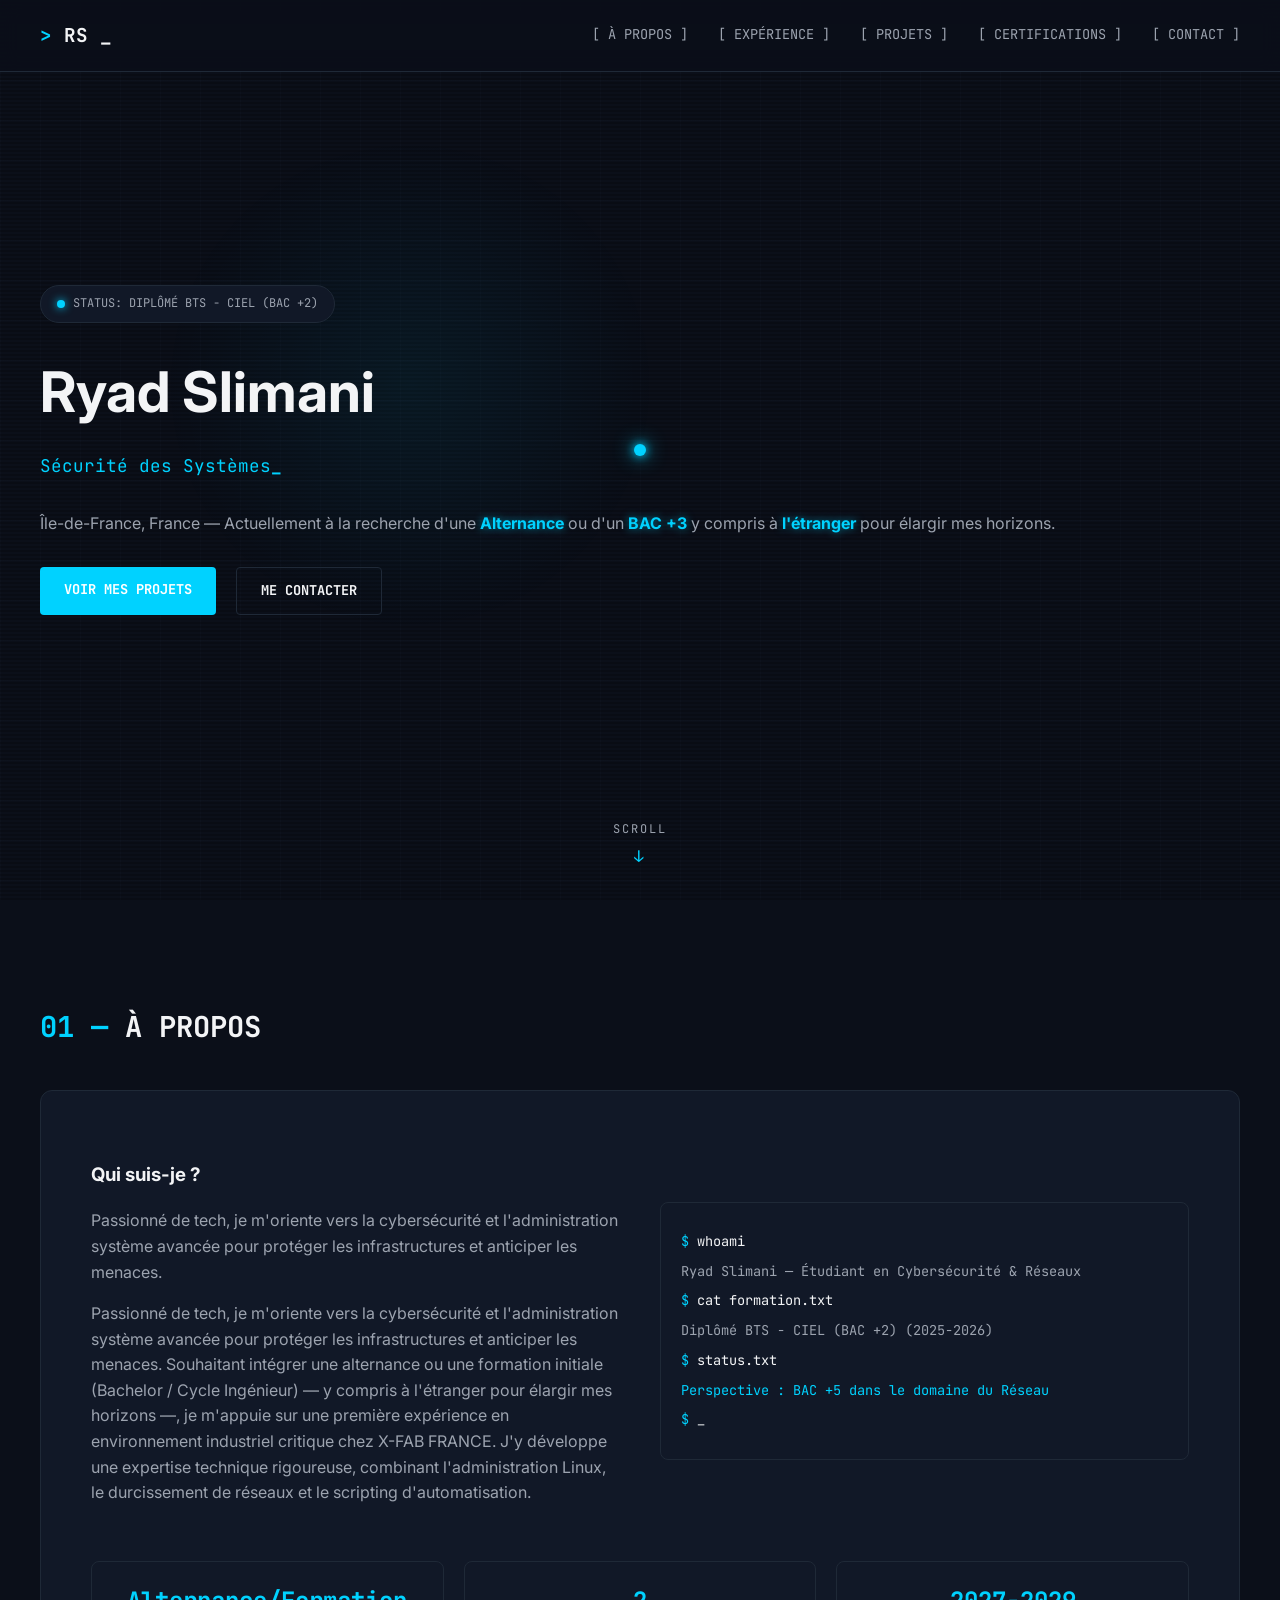
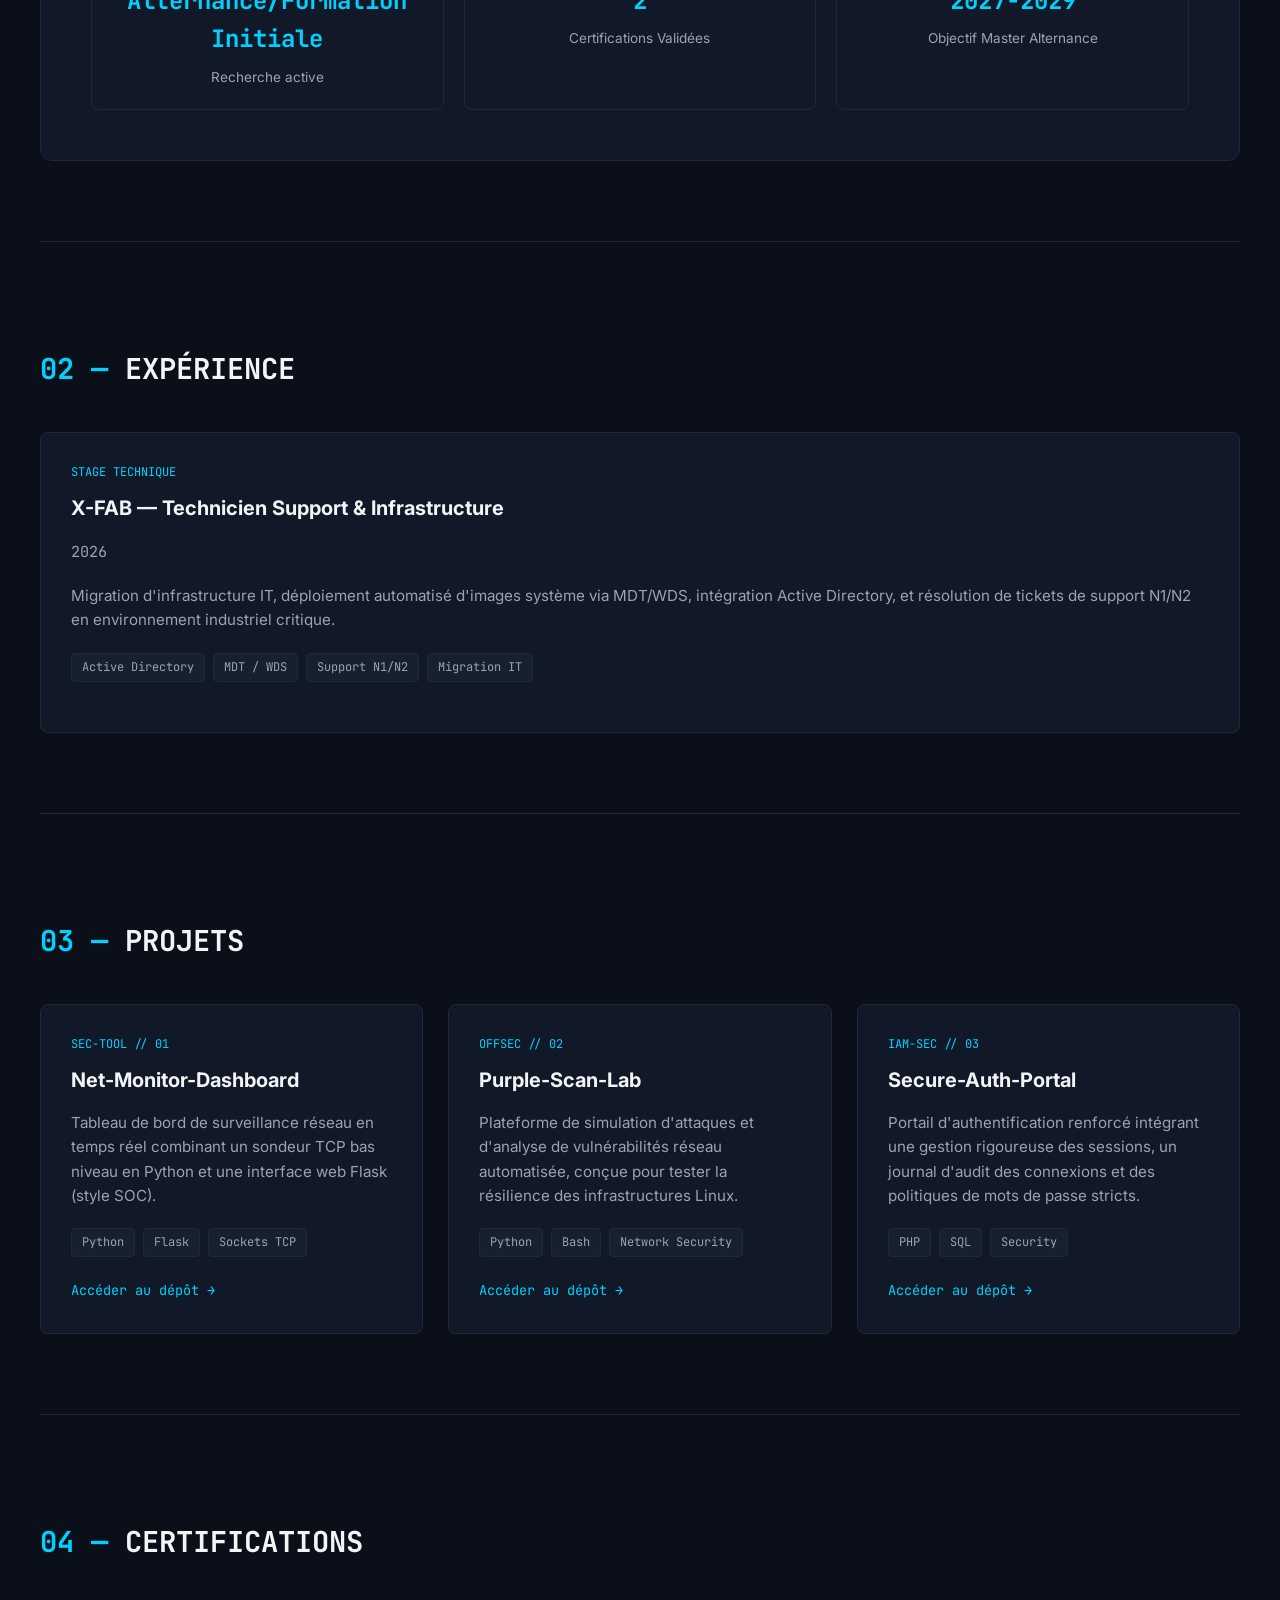
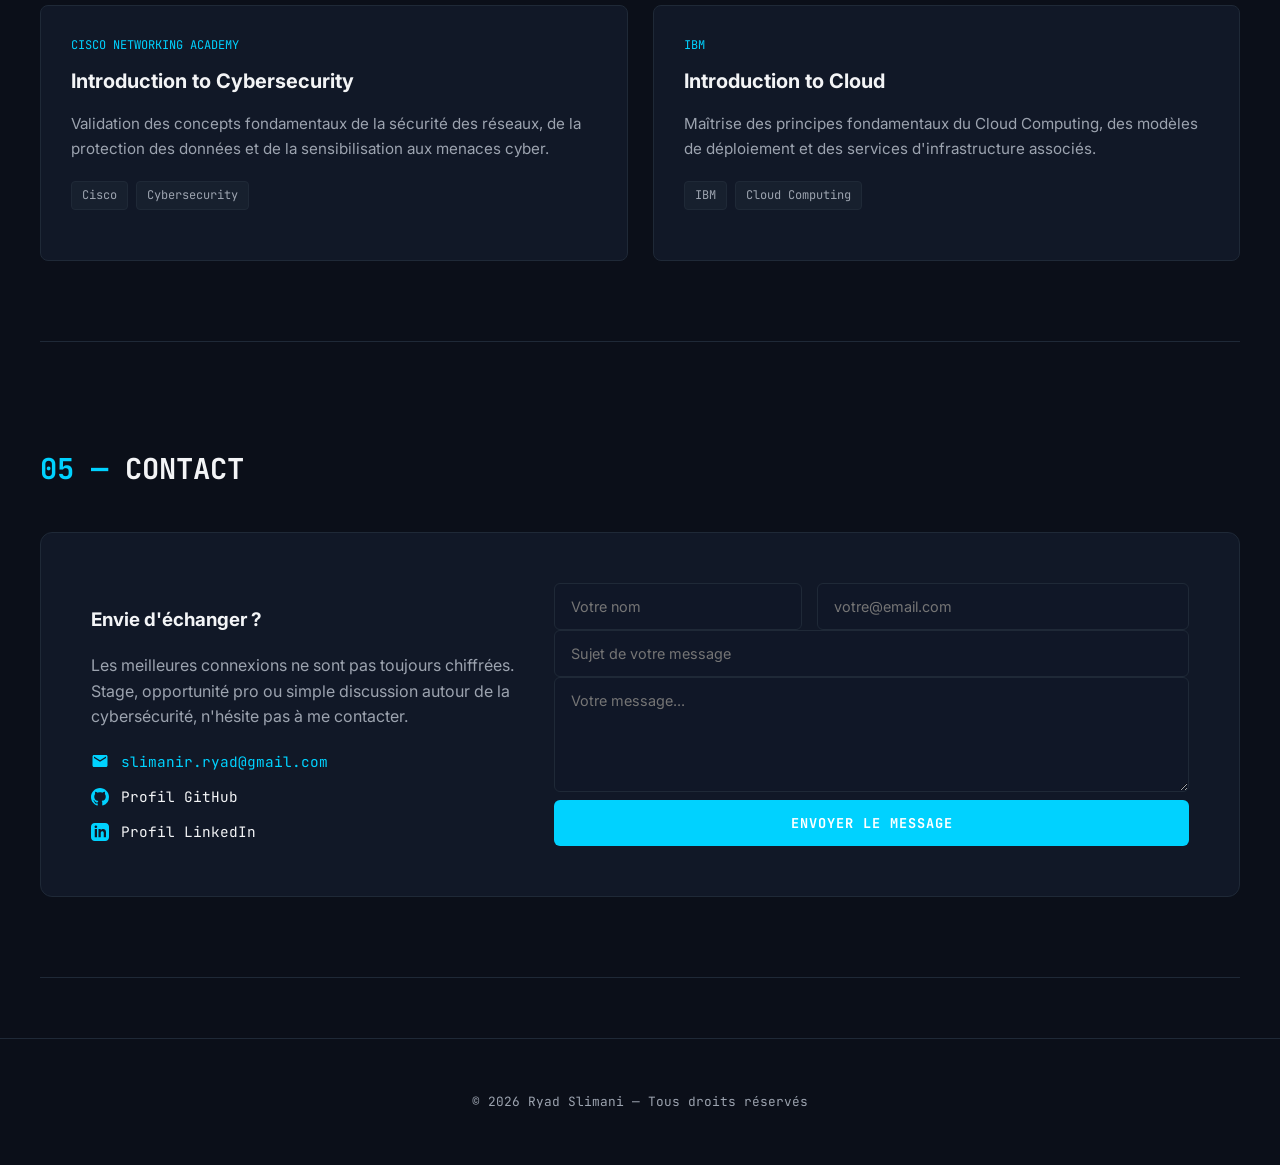
==== index.html @ cd1e7e22 "Mise à jour du texte de présentation (mobilité internationale)" ====
<!DOCTYPE html>
<html lang="fr">
<head>
    <meta charset="UTF-8">
    <meta name="viewport" content="width=device-width, initial-scale=1.0">
    <title>Portfolio - Slimani Ryad</title>
    <!-- Favicon personnalisé (remplace href par ton fichier d'icône si besoin) -->
    <link rel="icon" type="image/png" href="img/RS.png">
    <link href="https://fonts.googleapis.com/css2?family=JetBrains+Mono:wght@400;500;700&family=Inter:wght@300;400;600;700&display=swap" rel="stylesheet">
    <link rel="stylesheet" href="portfolio.css">
</head>
<body>

    <!-- Arrière-plan animé et scanlines -->
    <div class="bg-grid"></div>
    <div class="scanlines"></div>

    <!-- Curseur suiveur personnalisé -->
    <div class="custom-cursor"></div>

    <header>
        <div class="logo">
            <span class="terminal-prompt">&gt;</span> RS <span class="blink">_</span>
        </div>
        <nav>
            <a href="#about">[ À PROPOS ]</a>
            <a href="#experience">[ EXPÉRIENCE ]</a>
            <a href="#projects">[ PROJETS ]</a>
            <a href="#certifications">[ CERTIFICATIONS ]</a>
            <a href="#contact">[ CONTACT ]</a>
        </nav>
    </header>

    <div class="container">

        <!-- Hero Section -->
        <div class="hero" id="home">
            
            <div class="badge-status">
                <span class="dot"></span> STATUS: DIPLÔMÉ BTS - CIEL (BAC +2)
            </div>
            <h1>Ryad Slimani</h1>
            
            <!-- Ligne sous-titre avec l'animation de frappe -->
            <div class="subtitle">
                <span id="typed-text"></span><span class="cursor-blink">_</span>
            </div>

            <p class="location">Île-de-France, France — Actuellement à la recherche d'une <span class="glitch-text" data-text="Alternance">Alternance</span> ou d'un <span class="glitch-text" data-text="BAC +3">BAC +3</span> y compris à <span class="glitch-text" data-text="l'étranger">l'étranger</span> pour élargir mes horizons.</p>
            
            <div class="hero-actions">
                <a href="#projects" class="btn-primary">VOIR MES PROJETS</a>
                <a href="#contact" class="btn-secondary">ME CONTACTER</a>
            </div>

            <!-- Indicateur de scroll -->
            <div class="scroll-indicator">
                SCROLL
                <span>&darr;</span>
            </div>
        </div>

        <!-- À Propos -->
        <section id="about">
            <h2><span class="section-num">01 —</span> À PROPOS</h2>
            
            <div class="about-wrapper">
                <div class="about-grid">
                    <div class="about-text">
                        <h3>Qui suis-je ?</h3>
                        <p>Passionné de tech, je m'oriente vers la cybersécurité et l'administration système avancée pour protéger les infrastructures et anticiper les menaces.</p>
                        <p>Passionné de tech, je m'oriente vers la cybersécurité et l'administration système avancée pour protéger les infrastructures et anticiper les menaces. Souhaitant intégrer une alternance ou une formation initiale (Bachelor / Cycle Ingénieur) — y compris à l'étranger pour élargir mes horizons —, je m'appuie sur une première expérience en environnement industriel critique chez X-FAB FRANCE. J'y développe une expertise technique rigoureuse, combinant l'administration Linux, le durcissement de réseaux et le scripting d'automatisation.</p>
                    </div>
                    <div class="about-terminal">
                        <div class="terminal-box-sm">
                            <p class="t-line"><span class="t-prompt">$</span> whoami</p>
                            <p class="t-line text-muted">Ryad Slimani — Étudiant en Cybersécurité & Réseaux</p>
                            <p class="t-line"><span class="t-prompt">$</span> cat formation.txt</p>
                            <p class="t-line text-muted">Diplômé BTS - CIEL (BAC +2) (2025-2026)</p>
                            <p class="t-line"><span class="t-prompt">$</span> status.txt</p>
                            <p class="t-line text-green">Perspective : BAC +5 dans le domaine du Réseau</p>
                            <p class="t-line"><span class="t-prompt">$</span> <span class="blink">_</span></p>
                        </div>
                    </div>
                </div>

                <div class="system-metrics">
                    <div class="metric-box">
                        <span class="metric-val">Alternance/Formation Initiale</span>
                        <span class="metric-label">Recherche active</span>
                    </div>
                    <div class="metric-box">
                        <span class="metric-val">2</span>
                        <span class="metric-label">Certifications Validées</span>
                    </div>
                    <div class="metric-box">
                        <span class="metric-val">2027-2029</span>
                        <span class="metric-label">Objectif Master Alternance</span>
                    </div>
                </div>
            </div>
        </section>

        <!-- Expérience -->
        <section id="experience">
            <h2><span class="section-num">02 —</span> EXPÉRIENCE</h2>
            <div class="card full-width">
                <div class="card-header-tag">STAGE TECHNIQUE</div>
                <h3>X-FAB — Technicien Support & Infrastructure</h3>
                <p class="card-date">2026</p>
                <p>Migration d'infrastructure IT, déploiement automatisé d'images système via MDT/WDS, intégration Active Directory, et résolution de tickets de support N1/N2 en environnement industriel critique.</p>
                <div class="tags">
                    <span class="tag">Active Directory</span>
                    <span class="tag">MDT / WDS</span>
                    <span class="tag">Support N1/N2</span>
                    <span class="tag">Migration IT</span>
                </div>
            </div>
        </section>

        <!-- Projets -->
        <section id="projects">
            <h2><span class="section-num">03 —</span> PROJETS</h2>
            <div class="grid">
                <div class="card">
                    <div class="card-header-tag">SEC-TOOL // 01</div>
                    <h3>Net-Monitor-Dashboard</h3>
                    <p>Tableau de bord de surveillance réseau en temps réel combinant un sondeur TCP bas niveau en Python et une interface web Flask (style SOC).</p>
                    <div class="tags">
                        <span class="tag">Python</span>
                        <span class="tag">Flask</span>
                        <span class="tag">Sockets TCP</span>
                    </div>
                    <a href="https://github.com/ryadslimani" target="_blank" class="btn-link">Accéder au dépôt &rarr;</a>
                </div>

                <div class="card">
                    <div class="card-header-tag">OFFSEC // 02</div>
                    <h3>Purple-Scan-Lab</h3>
                    <p>Plateforme de simulation d'attaques et d'analyse de vulnérabilités réseau automatisée, conçue pour tester la résilience des infrastructures Linux.</p>
                    <div class="tags">
                        <span class="tag">Python</span>
                        <span class="tag">Bash</span>
                        <span class="tag">Network Security</span>
                    </div>
                    <a href="https://github.com/ryadslimani" target="_blank" class="btn-link">Accéder au dépôt &rarr;</a>
                </div>

                <div class="card">
                    <div class="card-header-tag">IAM-SEC // 03</div>
                    <h3>Secure-Auth-Portal</h3>
                    <p>Portail d'authentification renforcé intégrant une gestion rigoureuse des sessions, un journal d'audit des connexions et des politiques de mots de passe stricts.</p>
                    <div class="tags">
                        <span class="tag">PHP</span>
                        <span class="tag">SQL</span>
                        <span class="tag">Security</span>
                    </div>
                    <a href="https://github.com/ryadslimani" target="_blank" class="btn-link">Accéder au dépôt &rarr;</a>
                </div>
            </div>
        </section>

        <!-- Certifications -->
        <section id="certifications">
            <h2><span class="section-num">04 —</span> CERTIFICATIONS</h2>
            <div class="grid">
                <div class="card">
                    <div class="card-header-tag">CISCO NETWORKING ACADEMY</div>
                    <h3>Introduction to Cybersecurity</h3>
                    <p>Validation des concepts fondamentaux de la sécurité des réseaux, de la protection des données et de la sensibilisation aux menaces cyber.</p>
                    <div class="tags">
                        <span class="tag">Cisco</span>
                        <span class="tag">Cybersecurity</span>
                    </div>
                </div>

                <div class="card">
                    <div class="card-header-tag">IBM</div>
                    <h3>Introduction to Cloud</h3>
                    <p>Maîtrise des principes fondamentaux du Cloud Computing, des modèles de déploiement et des services d'infrastructure associés.</p>
                    <div class="tags">
                        <span class="tag">IBM</span>
                        <span class="tag">Cloud Computing</span>
                    </div>
                </div>
            </div>
        </section>

        <!-- Contact -->
        <section id="contact">
            <h2><span class="section-num">05 —</span> CONTACT</h2>
            <div class="contact-wrapper">
                <div class="contact-container">
                    <div class="contact-info">
                        <h3>Envie d'échanger ?</h3>
                        <p>Les meilleures connexions ne sont pas toujours chiffrées. Stage, opportunité pro ou simple discussion autour de la cybersécurité, n'hésite pas à me contacter.</p>
                        
                        <div class="contact-links-list">
                            <a href="mailto:slimanir.ryad@gmail.com" class="contact-link-item">
                                <svg viewBox="0 0 24 24"><path d="M20 4H4c-1.1 0-1.99.9-1.99 2L2 18c0 1.1.9 2 2 2h16c1.1 0 2-.9 2-2V6c0-1.1-.9-2-2-2zm0 4l-8 5-8-5V6l8 5 8-5v2z"/></svg>
                                <span class="email-link">slimanir.ryad@gmail.com</span>
                            </a>
                            <a href="https://github.com/ryadslimani" target="_blank" class="contact-link-item">
                                <svg viewBox="0 0 24 24"><path d="M12 0C5.37 0 0 5.37 0 12c0 5.31 3.435 9.795 8.205 11.385.6.105.825-.255.825-.57 0-.285-.015-1.23-.015-2.235-3.015.555-3.795-.735-4.035-1.41-.135-.345-.72-1.41-1.23-1.695-.42-.225-1.02-.78-.015-.795.945-.015 1.62.87 1.845 1.23 1.08 1.815 2.805 1.305 3.495.99.105-.78.42-1.305.765-1.605-2.67-.3-5.46-1.335-5.46-5.925 0-1.305.465-2.385 1.23-3.225-.12-.3-.54-1.53.12-3.18 0 0 1.005-.315 3.3 1.23.96-.27 1.98-.405 3-.405s2.04.135 3 .405c2.295-1.56 3.3-1.23 3.3-1.23.66 1.65.24 2.88.12 3.18.765.84 1.23 1.905 1.23 3.225 0 4.605-2.805 5.625-5.475 5.925.435.375.81 1.095.81 2.22 0 1.605-.015 2.895-.015 3.3 0 .315.225.69.825.57A12.02 12.02 0 0024 12c0-6.63-5.37-12-12-12z"/></svg>
                                <span>Profil GitHub</span>
                            </a>
                            <a href="https://www.linkedin.com" target="_blank" class="contact-link-item">
                                <svg viewBox="0 0 24 24"><path d="M19 0h-14c-2.761 0-5 2.239-5 5v14c0 2.761 2.239 5 5 5h14c2.762 0 5-2.239 5-5v-14c0-2.761-2.238-5-5-5zm-11 19h-3v-11h3v11zm-1.5-12.268c-.966 0-1.75-.79-1.75-1.764s.784-1.764 1.75-1.764 1.75.79 1.75 1.764-.783 1.764-1.75 1.764zm13.5 12.268h-3v-5.604c0-3.368-4-3.113-4 0v5.604h-3v-11h3v1.765c1.396-2.586 7-2.777 7 2.476v6.759z"/></svg>
                                <span>Profil LinkedIn</span>
                            </a>
                        </div>
                    </div>
                    <div class="contact-form">
                        <form action="send-mail.php" method="POST">
                            <div class="form-group">
                                <input type="text" name="name" placeholder="Votre nom" required>
                                <input type="email" name="email" placeholder="votre@email.com" required>
                            </div>
                            <input type="text" name="subject" placeholder="Sujet de votre message" class="form-full" required>
                            <textarea name="message" placeholder="Votre message..." rows="5" class="form-full" required></textarea>
                            <button type="submit" class="btn-primary">ENVOYER LE MESSAGE</button>
                        </form>
                    </div>
                </div>
            </div>
        </section>
    </div>

    <footer>
        <p>&copy; <span id="current-year">2026</span> Ryad Slimani — Tous droits réservés</p>
    </footer>

    <!-- Bouton Retour en haut -->
    <a href="#home" class="back-to-top" id="backToTopBtn">&uarr;</a>

    <script src="portfolio.js"></script>
</body>
</html>
---- portfolio.css ----
:root {
    --bg-color: #0b0f19;
    --card-bg: #111827;
    --border-color: #1f2937;
    --text-main: #f3f4f6;
    --text-muted: #9ca3af;
    --accent-blue: #00d2ff;
    --accent-glow: rgba(0, 210, 255, 0.15);
}

/* Corrections globales contre les dépassements et le scroll horizontal */
*, *::before, *::after {
    box-sizing: border-box;
    max-width: 100%;
}

html {
    scroll-behavior: smooth;
    overflow-x: hidden;
    width: 100%;
}

body {
    font-family: 'Inter', sans-serif;
    background-color: var(--bg-color);
    color: var(--text-main);
    line-height: 1.6;
    margin: 0;
    padding: 0;
    overflow-x: hidden;
    width: 100%;
    position: relative;
}

/* --- Personnalisation de la Scrollbar --- */
::-webkit-scrollbar {
    width: 8px;
}

::-webkit-scrollbar-track {
    background: var(--bg-color);
}

::-webkit-scrollbar-thumb {
    background: rgba(0, 210, 255, 0.3);
    border-radius: 4px;
    transition: background 0.3s ease, box-shadow 0.3s ease;
}

::-webkit-scrollbar-thumb:hover,
::-webkit-scrollbar-thumb:active {
    background: var(--accent-blue);
    box-shadow: 0 0 12px var(--accent-blue);
}

/* Grille de fond animée type terminal / cyber */
.bg-grid {
    position: fixed;
    top: 0;
    left: 0;
    width: 100%;
    height: 100%;
    background-image: 
        linear-gradient(to right, rgba(31, 41, 55, 0.15) 1px, transparent 1px),
        linear-gradient(to bottom, rgba(31, 41, 55, 0.15) 1px, transparent 1px);
    background-size: 40px 40px;
    z-index: -2;
    pointer-events: none;
}

/* Effet de balayage (Scanlines) */
.scanlines {
    position: fixed;
    top: 0;
    left: 0;
    width: 100%;
    height: 100%;
    background: linear-gradient(
        to bottom,
        rgba(255,255,255,0),
        rgba(255,255,255,0) 50%,
        rgba(0, 0, 0, 0.3) 50%,
        rgba(0, 0, 0, 0.3)
    );
    background-size: 100% 4px;
    z-index: -1;
    pointer-events: none;
    opacity: 0.6;
}

/* Header fixe */
header {
    position: fixed;
    top: 0;
    left: 0;
    width: 100%;
    background-color: rgba(11, 15, 25, 0.85);
    backdrop-filter: blur(10px);
    display: flex;
    justify-content: space-between;
    align-items: center;
    padding: 20px 40px;
    z-index: 1000;
    border-bottom: 1px solid var(--border-color);
}

.logo {
    font-family: 'JetBrains Mono', monospace;
    font-weight: 700;
    font-size: 1.2rem;
    color: var(--text-main);
}

.terminal-prompt {
    color: var(--accent-blue);
}

.blink {
    animation: blink 1s infinite;
}

@keyframes blink {
    0%, 100% { opacity: 1; }
    50% { opacity: 0; }
}

nav {
    display: flex;
    gap: 30px;
}

nav a {
    color: var(--text-muted);
    text-decoration: none;
    font-family: 'JetBrains Mono', monospace;
    font-size: 0.85rem;
    transition: color 0.3s ease;
}

nav a:hover {
    color: var(--accent-blue);
}

/* Layout Container */
.container {
    max-width: 1350px;
    margin: 0 auto;
    padding: 0 40px 60px 40px;
    width: 100%;
}

/* Sections */
section {
    padding: 80px 0;
    border-bottom: 1px solid var(--border-color);
}

h2 {
    font-family: 'JetBrains Mono', monospace;
    font-size: 1.8rem;
    margin-bottom: 40px;
    color: var(--text-main);
}

.section-num {
    color: var(--accent-blue);
}

/* Hero Section */
.hero {
    position: relative;
    min-height: 100vh;
    display: flex;
    flex-direction: column;
    justify-content: center;
    padding: 0;
}

.hero::before {
    content: '';
    position: absolute;
    top: 15%;
    left: 10%;
    width: 500px;
    height: 500px;
    background: radial-gradient(circle, rgba(0, 210, 255, 0.06) 0%, transparent 70%);
    z-index: -1;
    pointer-events: none;
}

.badge-status {
    display: inline-flex;
    align-items: center;
    background-color: var(--card-bg);
    border: 1px solid var(--border-color);
    padding: 8px 16px;
    border-radius: 20px;
    font-family: 'JetBrains Mono', monospace;
    font-size: 0.75rem;
    color: var(--text-muted);
    margin-bottom: 25px;
    width: fit-content;
}

.dot {
    height: 8px;
    width: 8px;
    background-color: var(--accent-blue);
    border-radius: 50%;
    display: inline-block;
    margin-right: 8px;
    box-shadow: 0 0 8px var(--accent-blue);
}

.hero h1 {
    font-size: 3.5rem;
    font-weight: 700;
    margin: 0 0 15px 0;
    word-break: break-word;
}

.subtitle {
    font-family: 'JetBrains Mono', monospace;
    color: var(--accent-blue);
    font-size: 1.1rem;
    margin-bottom: 15px;
    min-height: 1.6rem;
}

.cursor-blink {
    font-weight: bold;
    animation: blink 0.8s infinite;
}

.location {
    color: var(--text-muted);
    margin-bottom: 30px;
}

.hero-actions {
    display: flex;
    gap: 20px;
}

.btn-primary, .btn-secondary {
    display: inline-block;
    padding: 12px 24px;
    font-family: 'JetBrains Mono', monospace;
    font-size: 0.85rem;
    font-weight: 700;
    text-decoration: none;
    border-radius: 4px;
    transition: all 0.3s ease;
}

.btn-primary {
    background-color: var(--accent-blue);
    color: #fff;
}

.btn-primary:hover {
    box-shadow: 0 0 15px rgba(59, 130, 246, 0.4);
}

.btn-secondary {
    background-color: transparent;
    color: var(--text-main);
    border: 1px solid var(--border-color);
}

.btn-secondary:hover {
    border-color: var(--accent-blue);
    color: var(--accent-blue);
}

.grid {
    display: grid;
    grid-template-columns: repeat(auto-fit, minmax(320px, 1fr));
    gap: 25px;
}

.card {
    background-color: var(--card-bg);
    border: 1px solid var(--border-color);
    border-radius: 8px;
    padding: 30px;
    transition: transform 0.3s ease, border-color 0.3s ease;
}

.card:hover {
    transform: translateY(-5px);
    border-color: var(--accent-blue);
}

.card.full-width {
    grid-column: 1 / -1;
}

.card-header-tag {
    font-family: 'JetBrains Mono', monospace;
    font-size: 0.75rem;
    color: var(--accent-blue);
    margin-bottom: 10px;
}

.card h3 {
    margin: 0 0 10px 0;
    font-size: 1.25rem;
}

.card p {
    color: var(--text-muted);
    font-size: 0.95rem;
    margin-bottom: 20px;
}

.card-date {
    font-family: 'JetBrains Mono', monospace;
    font-size: 0.8rem;
    color: var(--accent-blue);
    margin-bottom: 10px;
}

.tags {
    display: flex;
    flex-wrap: wrap;
    gap: 8px;
    margin-bottom: 20px;
}

.tag {
    background-color: rgba(31, 41, 55, 0.5);
    color: var(--text-muted);
    padding: 4px 10px;
    border-radius: 4px;
    font-family: 'JetBrains Mono', monospace;
    font-size: 0.75rem;
    border: 1px solid var(--border-color);
}

.btn-link {
    color: var(--accent-blue);
    text-decoration: none;
    font-family: 'JetBrains Mono', monospace;
    font-size: 0.85rem;
    display: inline-block;
}

.btn-link:hover {
    text-decoration: underline;
}

.about-grid {
    display: grid;
    grid-template-columns: 1fr 1fr;
    gap: 40px;
    align-items: center;
    margin-bottom: 50px;
}

.about-text p {
    color: var(--text-muted);
    margin-bottom: 15px;
}

.terminal-box-sm {
    background-color: var(--card-bg);
    border: 1px solid var(--border-color);
    border-radius: 8px;
    padding: 20px;
    font-family: 'JetBrains Mono', monospace;
    font-size: 0.85rem;
    overflow-x: auto;
}

.t-line {
    margin: 8px 0;
}

.t-prompt {
    color: var(--accent-blue);
}

.text-muted {
    color: var(--text-muted);
}

.text-green {
    color: var(--accent-blue);
}

.system-metrics {
    display: grid;
    grid-template-columns: repeat(3, 1fr);
    gap: 20px;
}

.metric-box {
    background-color: var(--card-bg);
    border: 1px solid var(--border-color);
    padding: 20px;
    border-radius: 8px;
    text-align: center;
}

.metric-val {
    display: block;
    font-family: 'JetBrains Mono', monospace;
    font-size: 1.5rem;
    font-weight: 700;
    color: var(--accent-blue);
    margin-bottom: 5px;
}

.metric-label {
    font-size: 0.85rem;
    color: var(--text-muted);
}

.contact-wrapper {
    background-color: var(--card-bg);
    border: 1px solid var(--border-color);
    border-radius: 12px;
    padding: 50px;
    position: relative;
    overflow: hidden;
    transition: border-color 0.3s ease;
}

.contact-wrapper:hover {
    border-color: var(--accent-blue);
}

.contact-container {
    display: grid;
    grid-template-columns: 1fr 1.5fr;
    gap: 40px;
    align-items: center;
}

.contact-info p {
    color: var(--text-muted);
    margin-bottom: 15px;
}

.contact-links-list {
    display: flex;
    flex-direction: column;
    gap: 12px;
    margin-top: 20px;
}

.contact-link-item {
    display: flex;
    align-items: center;
    gap: 12px;
    font-family: 'JetBrains Mono', monospace;
    font-size: 0.9rem;
    color: var(--text-main);
    text-decoration: none;
    transition: color 0.3s ease;
    word-break: break-all;
}

.contact-link-item svg {
    width: 18px;
    height: 18px;
    fill: var(--accent-blue);
    flex-shrink: 0;
    transition: transform 0.3s ease;
}

.contact-link-item:hover {
    color: var(--accent-blue);
}

.contact-link-item:hover svg {
    transform: scale(1.1);
}

.email-link {
    color: var(--accent-blue) !important;
}

.contact-form {
    display: flex;
    flex-direction: column;
    gap: 20px;
}

.form-group {
    display: grid;
    grid-template-columns: 1fr 1.5fr;
    gap: 15px;
}

input, textarea {
    background-color: rgba(17, 24, 39, 0.7);
    border: 1px solid var(--border-color);
    padding: 14px 16px;
    border-radius: 6px;
    color: var(--text-main);
    font-family: 'Inter', sans-serif;
    font-size: 0.9rem;
    width: 100%;
    transition: all 0.3s ease;
}

input:focus, textarea:focus {
    outline: none;
    border-color: var(--accent-blue);
    box-shadow: 0 0 10px rgba(0, 210, 255, 0.15);
    background-color: var(--card-bg);
}

.form-full {
    width: 100%;
}

.contact-form .btn-primary {
    width: 100%;
    text-align: center;
    padding: 14px;
    border-radius: 6px;
    cursor: pointer;
    border: none;
    letter-spacing: 1px;
}

footer {
    text-align: center;
    padding: 40px 0;
    font-family: 'JetBrains Mono', monospace;
    font-size: 0.8rem;
    color: var(--text-muted);
    border-top: 1px solid var(--border-color);
}

.custom-cursor {
    position: fixed;
    top: 0;
    left: 0;
    width: 12px;
    height: 12px;
    background-color: var(--accent-blue);
    border-radius: 50%;
    pointer-events: none;
    box-shadow: 0 0 10px var(--accent-blue), 0 0 20px var(--accent-blue);
    z-index: 9999;
    transition: width 0.2s, height 0.2s, background-color 0.2s;
}

body.hovering .custom-cursor {
    width: 30px;
    height: 30px;
    background-color: rgba(59, 130, 246, 0.2);
    border: 1px solid var(--accent-blue);
}

.scroll-indicator {
    position: absolute;
    bottom: 30px;
    left: 50%;
    transform: translateX(-50%);
    text-align: center;
    font-family: 'JetBrains Mono', monospace;
    font-size: 0.75rem;
    color: var(--text-muted);
    letter-spacing: 2px;
}

.scroll-indicator span {
    display: block;
    margin-top: 5px;
    font-size: 1rem;
    color: var(--accent-blue);
    animation: bounce 2s infinite;
}

@keyframes bounce {
    0%, 20%, 50%, 80%, 100% { transform: translateY(0); }
    40% { transform: translateY(-6px); }
    60% { transform: translateY(-3px); }
}

.about-wrapper {
    background-color: var(--card-bg);
    border: 1px solid var(--border-color);
    border-radius: 12px;
    padding: 50px;
    position: relative;
    overflow: hidden;
    transition: border-color 0.3s ease;
}

.about-wrapper:hover {
    border-color: var(--accent-blue);
}

.about-wrapper .about-grid {
    margin-bottom: 40px;
}

.back-to-top {
    position: fixed;
    bottom: 30px;
    right: 30px;
    background-color: var(--card-bg);
    border: 1px solid var(--border-color);
    color: var(--accent-blue);
    width: 45px;
    height: 45px;
    border-radius: 8px;
    display: flex;
    justify-content: center;
    align-items: center;
    font-size: 1.2rem;
    cursor: pointer;
    text-decoration: none;
    z-index: 999;
    opacity: 0;
    visibility: hidden;
    transition: all 0.3s ease;
    box-shadow: 0 4px 12px rgba(0, 0, 0, 0.5);
}

.back-to-top.visible {
    opacity: 1;
    visibility: visible;
}

.back-to-top:hover {
    background-color: var(--accent-blue);
    color: var(--bg-color);
    border-color: var(--accent-blue);
    box-shadow: 0 0 15px rgba(0, 210, 255, 0.4);
}

.glitch-text {
    position: relative;
    color: var(--accent-blue);
    font-weight: 700;
    text-shadow: 0 0 8px rgba(0, 210, 255, 0.6);
    display: inline-block;
    animation: glitch-skew 3s infinite linear alternate-reverse;
}

.glitch-text::before,
.glitch-text::after {
    content: attr(data-text);
    position: absolute;
    top: 0;
    left: 0;
    width: 100%;
    height: 100%;
    clip: rect(0, 0, 0, 0);
}

.glitch-text::before {
    left: 2px;
    text-shadow: -2px 0 #ff0055;
    animation: glitch-anim 2s infinite linear alternate-reverse;
}

.glitch-text::after {
    left: -2px;
    text-shadow: -2px 0 var(--accent-blue), 0 2px #00ffff;
    animation: glitch-anim2 2.5s infinite linear alternate-reverse;
}

@keyframes glitch-anim {
    0% { clip: rect(44px, 9999px, 56px, 0); transform: skew(0.3deg); }
    10% { clip: rect(12px, 9999px, 84px, 0); transform: skew(0.8deg); }
    20% { clip: rect(78px, 9999px, 15px, 0); transform: skew(0.1deg); }
    30% { clip: rect(2px, 9999px, 92px, 0); transform: skew(0.5deg); }
    40% { clip: rect(55px, 9999px, 34px, 0); transform: skew(0.2deg); }
    50% { clip: rect(23px, 9999px, 67px, 0); transform: skew(0.7deg); }
    60% { clip: rect(89px, 9999px, 12px, 0); transform: skew(0.4deg); }
    70% { clip: rect(34px, 9999px, 45px, 0); transform: skew(0.6deg); }
    80% { clip: rect(67px, 9999px, 89px, 0); transform: skew(0.1deg); }
    90% { clip: rect(15px, 9999px, 23px, 0); transform: skew(0.3deg); }
    100% { clip: rect(50px, 9999px, 70px, 0); transform: skew(0.5deg); }
}

@keyframes glitch-anim2 {
    0% { clip: rect(12px, 9999px, 59px, 0); transform: skew(0.5deg); }
    15% { clip: rect(84px, 9999px, 21px, 0); transform: skew(0.2deg); }
    30% { clip: rect(32px, 9999px, 76px, 0); transform: skew(0.8deg); }
    45% { clip: rect(67px, 9999px, 12px, 0); transform: skew(0.1deg); }
    60% { clip: rect(23px, 9999px, 90px, 0); transform: skew(0.4deg); }
    75% { clip: rect(55px, 9999px, 33px, 0); transform: skew(0.6deg); }
    100% { clip: rect(10px, 9999px, 50px, 0); transform: skew(0.3deg); }
}

@keyframes glitch-skew {
    0% { transform: skew(0deg); }
    10% { transform: skew(-2deg); }
    11% { transform: skew(0deg); }
    60% { transform: skew(0deg); }
    62% { transform: skew(3deg); }
    63% { transform: skew(0deg); }
    100% { transform: skew(0deg); }
}

/* ==========================================
   RÈGLES RESPONSIVES STRICTES (MOBILE & TABLETTE)
   ========================================== */
@media (max-width: 768px) {
    /* Forçage global de box-sizing et max-width sur tous les éléments du DOM */
    *, *::before, *::after {
        box-sizing: border-box !important;
        max-width: 100% !important;
    }

    /* Verrouillage absolu de la largeur pour empêcher le défilement horizontal */
    html, body {
        overflow-x: hidden !important;
        width: 100% !important;
        max-width: 100% !important;
        margin: 0 !important;
        padding: 0 !important;
        position: relative !important;
    }

    /* Masquage du curseur personnalisé sur mobile */
    .custom-cursor {
        display: none !important;
    }

    .container {
        padding: 0 12px 40px 12px !important;
        width: 100% !important;
        max-width: 100% !important;
        overflow-x: hidden !important;
    }

    /* Header mobile fixé en mode normal (position: relative) pour épouser l'écran */
    header {
        position: relative !important;
        flex-direction: column !important;
        padding: 12px 10px !important;
        gap: 8px !important;
        align-items: center !important;
        text-align: center !important;
        width: 100% !important;
    }

    .logo {
        font-size: 1.1rem !important;
    }

    nav {
        display: flex !important;
        flex-direction: row !important;
        flex-wrap: wrap !important;
        justify-content: center !important;
        align-items: center !important;
        gap: 4px 8px !important;
        width: 100% !important;
        padding-top: 6px !important;
        border-top: 1px solid var(--border-color) !important;
        text-align: center !important;
    }

    nav a {
        font-size: 0.65rem !important;
        padding: 2px 4px !important;
        letter-spacing: -0.5px !important;
    }

    /* Section Hero */
    .hero {
        padding: 40px 0 30px 0 !important;
        min-height: auto !important;
        width: 100% !important;
    }

    .badge-status {
        font-size: 0.65rem !important;
        padding: 6px 10px !important;
        text-align: left !important;
        line-height: 1.3 !important;
        width: 100% !important;
    }

    .hero h1 {
        font-size: 2.2rem !important;
        word-break: break-word !important;
    }

    .subtitle {
        font-size: 0.9rem !important;
        min-height: 1.4rem !important;
    }

    .hero-actions {
        flex-direction: column !important;
        gap: 12px !important;
        width: 100% !important;
    }

    .hero-actions a {
        width: 100% !important;
        text-align: center !important;
    }

    .scroll-indicator {
        display: none !important;
    }

    /* Forçage des grilles et des conteneurs en une seule colonne 100% sécurisée */
    .about-grid,
    .contact-container,
    .form-group,
    .system-metrics,
    .grid {
        grid-template-columns: 1fr !important;
        gap: 15px !important;
        width: 100% !important;
    }

    .about-wrapper,
    .contact-wrapper,
    .card,
    .terminal-box-sm,
    .metric-box {
        padding: 20px 12px !important;
        width: 100% !important;
    }

    h2 {
        font-size: 1.4rem !important;
        margin-bottom: 25px !important;
    }

    input, textarea {
        width: 100% !important;
        font-size: 0.85rem !important;
        padding: 12px !important;
    }

    .contact-form .btn-primary {
        width: 100% !important;
    }
}
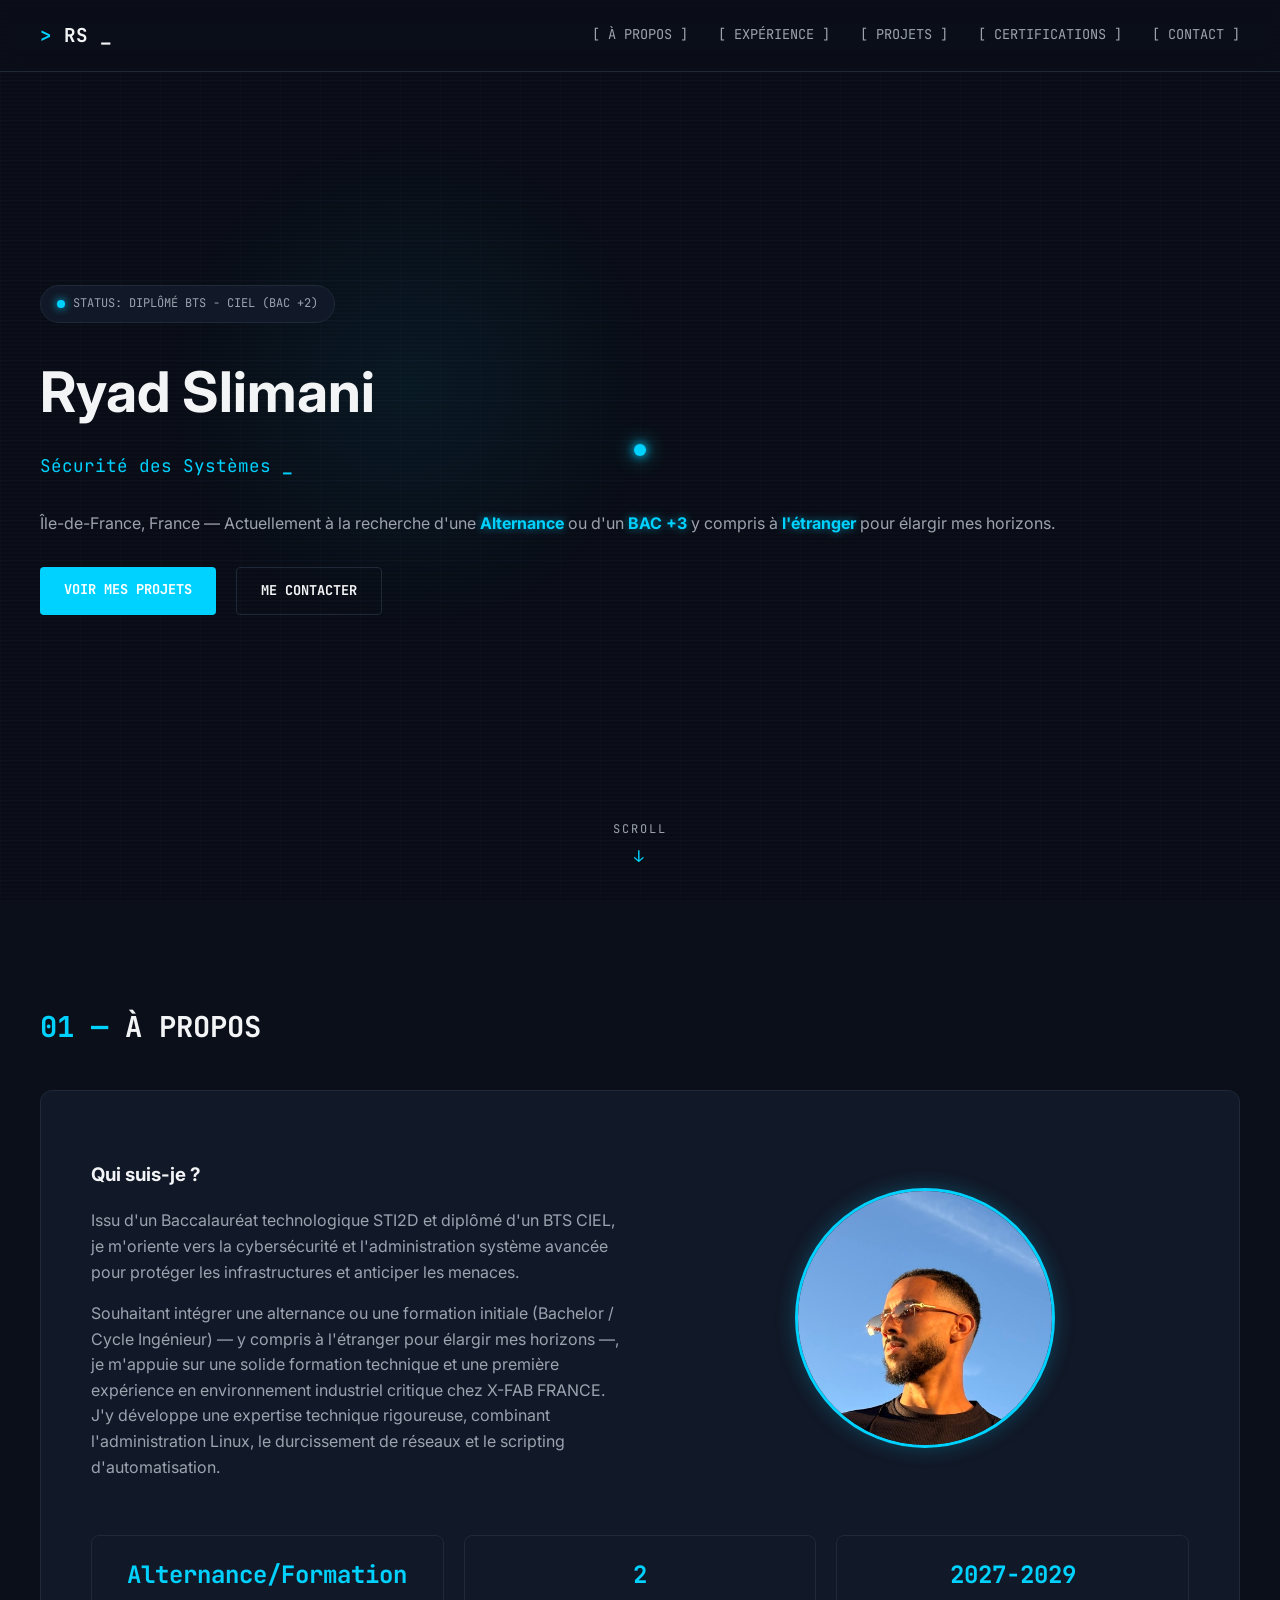
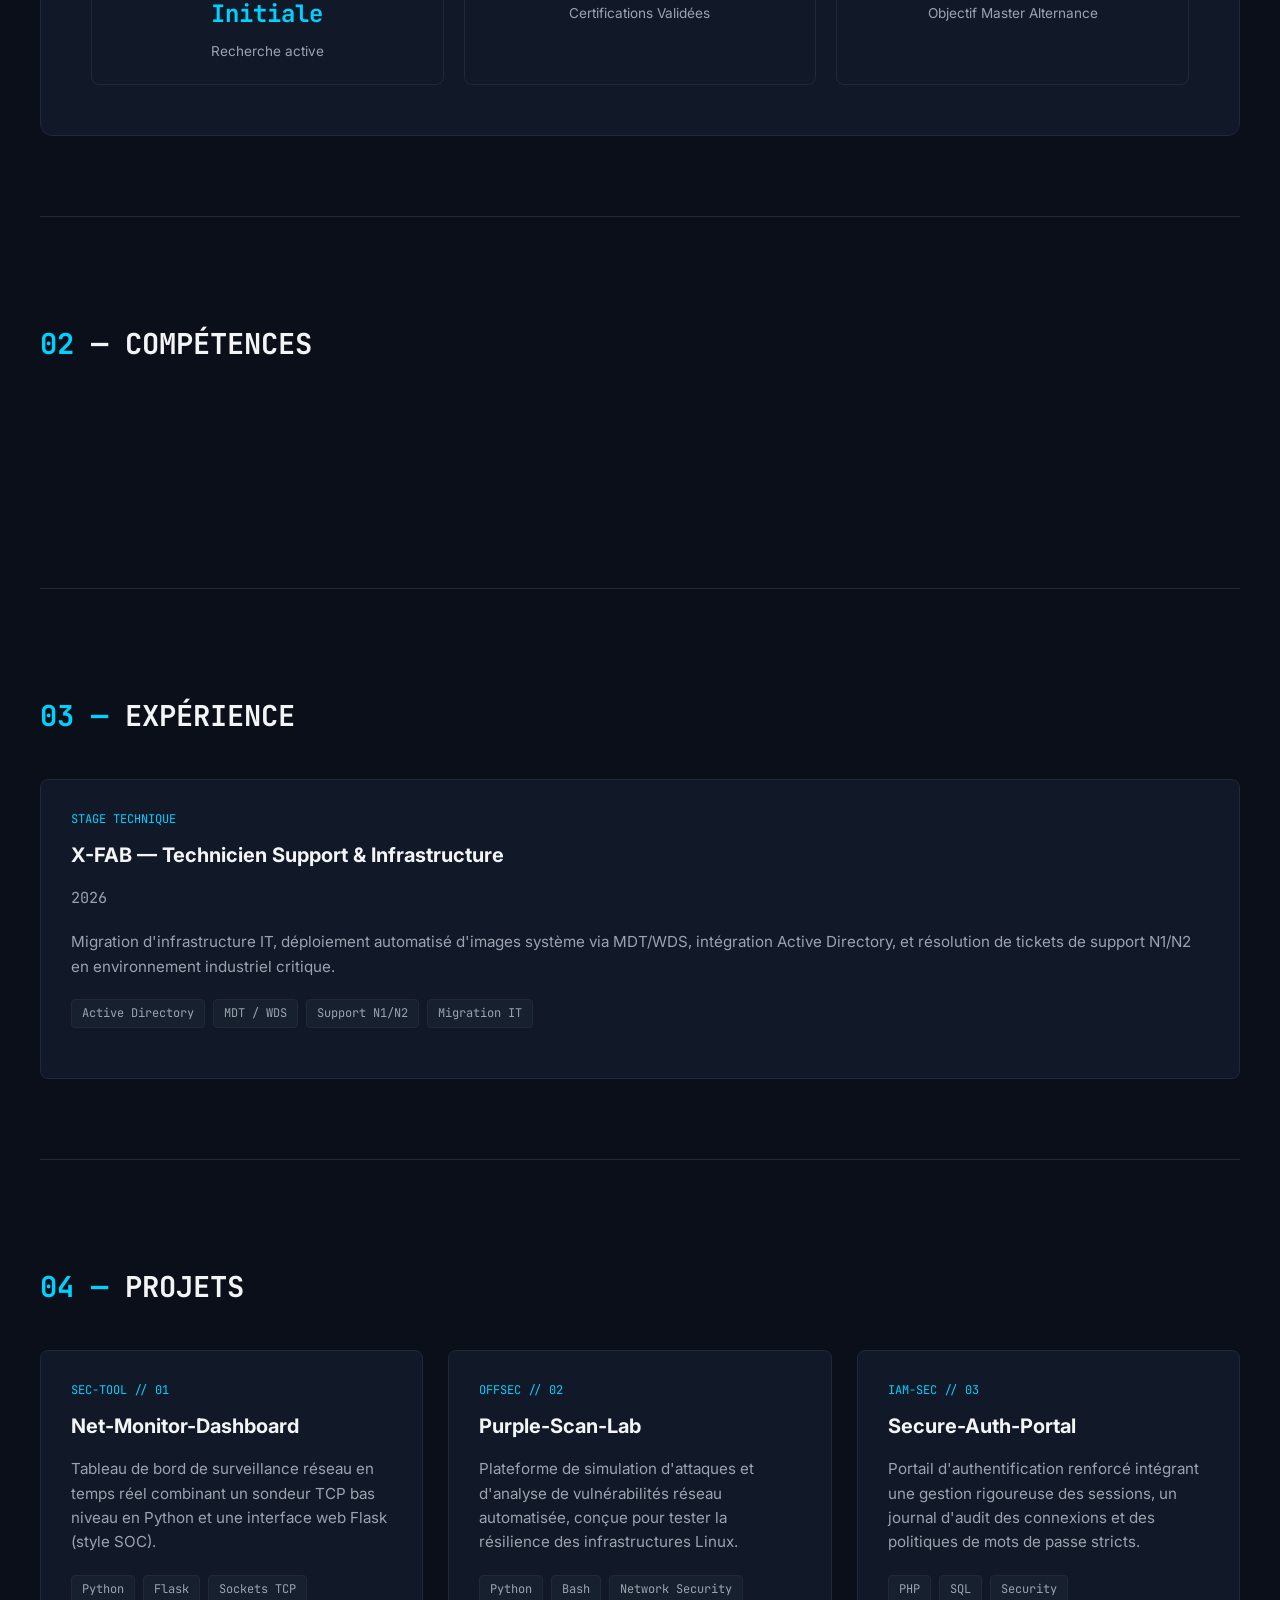
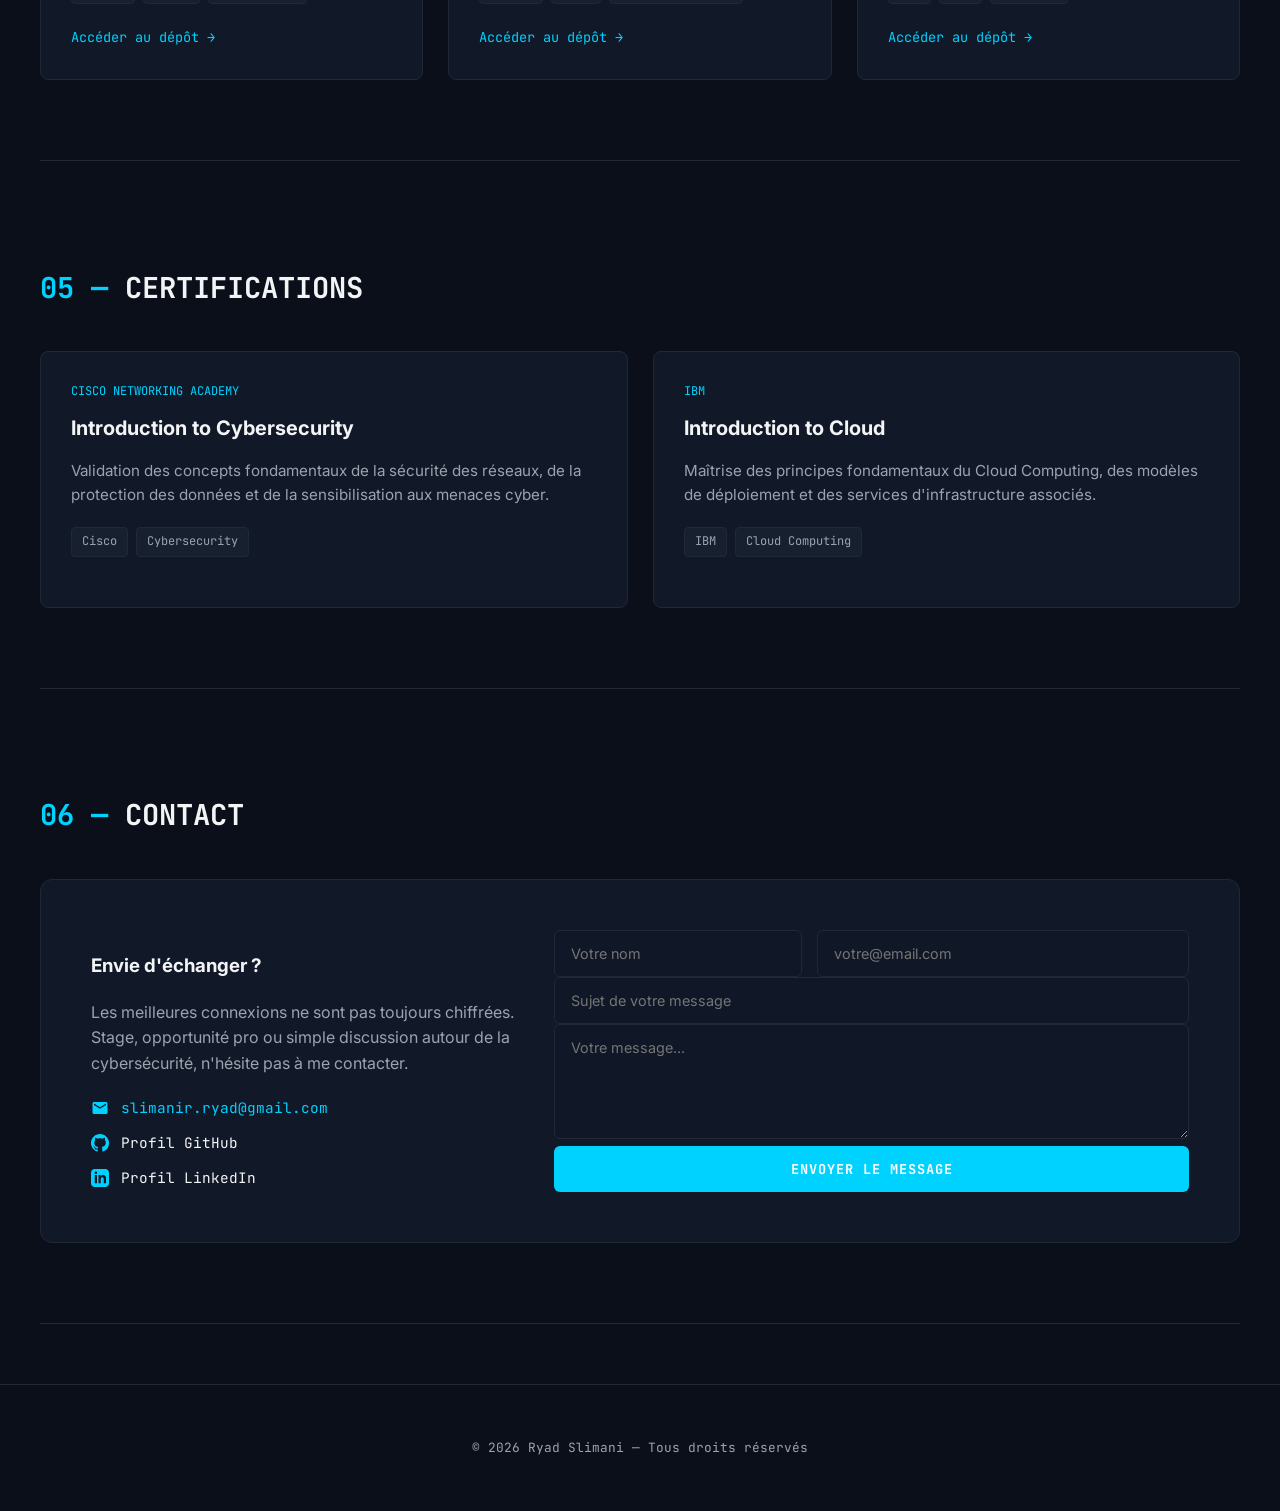
==== commit 13c35b77: "feat: ajout d'effets cursor, photo de profil" ====
--- a/index.html
+++ b/index.html
@@ -68,18 +68,16 @@
                 <div class="about-grid">
                     <div class="about-text">
                         <h3>Qui suis-je ?</h3>
-                        <p>Passionné de tech, je m'oriente vers la cybersécurité et l'administration système avancée pour protéger les infrastructures et anticiper les menaces.</p>
-                        <p>Passionné de tech, je m'oriente vers la cybersécurité et l'administration système avancée pour protéger les infrastructures et anticiper les menaces. Souhaitant intégrer une alternance ou une formation initiale (Bachelor / Cycle Ingénieur) — y compris à l'étranger pour élargir mes horizons —, je m'appuie sur une première expérience en environnement industriel critique chez X-FAB FRANCE. J'y développe une expertise technique rigoureuse, combinant l'administration Linux, le durcissement de réseaux et le scripting d'automatisation.</p>
-                    </div>
-                    <div class="about-terminal">
-                        <div class="terminal-box-sm">
-                            <p class="t-line"><span class="t-prompt">$</span> whoami</p>
-                            <p class="t-line text-muted">Ryad Slimani — Étudiant en Cybersécurité & Réseaux</p>
-                            <p class="t-line"><span class="t-prompt">$</span> cat formation.txt</p>
-                            <p class="t-line text-muted">Diplômé BTS - CIEL (BAC +2) (2025-2026)</p>
-                            <p class="t-line"><span class="t-prompt">$</span> status.txt</p>
-                            <p class="t-line text-green">Perspective : BAC +5 dans le domaine du Réseau</p>
-                            <p class="t-line"><span class="t-prompt">$</span> <span class="blink">_</span></p>
+                        <p>
+                            Issu d'un Baccalauréat technologique STI2D et diplômé d'un BTS CIEL, je m'oriente vers la cybersécurité et l'administration système avancée pour protéger les infrastructures et anticiper les menaces.
+                        </p>
+                        <p>
+                            Souhaitant intégrer une alternance ou une formation initiale (Bachelor / Cycle Ingénieur) — y compris à l'étranger pour élargir mes horizons —, je m'appuie sur une solide formation technique et une première expérience en environnement industriel critique chez X-FAB FRANCE. J'y développe une expertise technique rigoureuse, combinant l'administration Linux, le durcissement de réseaux et le scripting d'automatisation.
+                        </p>
+                    </div>
+                    <div class="about-photo-container">
+                        <div class="photo-circle">
+                            <img src="img/profil.jpeg" alt="Ryad Slimani">
                         </div>
                     </div>
                 </div>
@@ -101,9 +99,43 @@
             </div>
         </section>
 
+        <!-- Section 02 - Compétences -->
+        <section id="competences">
+            <h2><span class="section-num">02</span> — COMPÉTENCES</h2>
+            <!-- Section Compétences avec les vrais logos SVG officiels -->
+            <!-- Section Compétences sans les icônes, avec le défilement fluide -->
+<div class="skills-marquee-container">
+    <div class="skills-track">
+        <!-- PREMIÈRE SÉRIE -->
+        <div class="skill-badge">HTML / CSS</div>
+        <div class="skill-badge">Bash / Scripting</div>
+        <div class="skill-badge">MySQL / phpMyAdmin</div>
+        <div class="skill-badge">Git / GitHub</div>
+        <div class="skill-badge">Cisco</div>
+        <div class="skill-badge">SysML / UML</div>
+        <div class="skill-badge">Linux / Unix</div>
+        <div class="skill-badge">Python</div>
+        <div class="skill-badge">PHP</div>
+        <div class="skill-badge">JavaScript</div>
+
+        <!-- DOUBLE DE LA SÉRIE (Pour un effet infini fluide) -->
+        <div class="skill-badge">HTML / CSS</div>
+        <div class="skill-badge">Bash / Scripting</div>
+        <div class="skill-badge">MySQL / phpMyAdmin</div>
+        <div class="skill-badge">Git / GitHub</div>
+        <div class="skill-badge">Cisco</div>
+        <div class="skill-badge">SysML / UML</div>
+        <div class="skill-badge">Linux / Unix</div>
+        <div class="skill-badge">Python</div>
+        <div class="skill-badge">PHP</div>
+        <div class="skill-badge">JavaScript</div>
+    </div>
+</div>
+        </section>
+
         <!-- Expérience -->
         <section id="experience">
-            <h2><span class="section-num">02 —</span> EXPÉRIENCE</h2>
+            <h2><span class="section-num">03 —</span> EXPÉRIENCE</h2>
             <div class="card full-width">
                 <div class="card-header-tag">STAGE TECHNIQUE</div>
                 <h3>X-FAB — Technicien Support & Infrastructure</h3>
@@ -120,7 +152,7 @@
 
         <!-- Projets -->
         <section id="projects">
-            <h2><span class="section-num">03 —</span> PROJETS</h2>
+            <h2><span class="section-num">04 —</span> PROJETS</h2>
             <div class="grid">
                 <div class="card">
                     <div class="card-header-tag">SEC-TOOL // 01</div>
@@ -162,7 +194,7 @@
 
         <!-- Certifications -->
         <section id="certifications">
-            <h2><span class="section-num">04 —</span> CERTIFICATIONS</h2>
+            <h2><span class="section-num">05 —</span> CERTIFICATIONS</h2>
             <div class="grid">
                 <div class="card">
                     <div class="card-header-tag">CISCO NETWORKING ACADEMY</div>
@@ -188,7 +220,7 @@
 
         <!-- Contact -->
         <section id="contact">
-            <h2><span class="section-num">05 —</span> CONTACT</h2>
+            <h2><span class="section-num">06 —</span> CONTACT</h2>
             <div class="contact-wrapper">
                 <div class="contact-container">
                     <div class="contact-info">
--- a/portfolio.css
+++ b/portfolio.css
@@ -636,6 +636,96 @@
     box-shadow: 0 0 15px rgba(0, 210, 255, 0.4);
 }
 
+/* --- Style du cercle photo dans À Propos --- */
+.about-photo-container {
+    display: flex;
+    justify-content: center;
+    align-items: center;
+}
+
+.photo-circle {
+    position: relative;
+    width: 260px;
+    height: 260px;
+    border-radius: 50%;
+    overflow: hidden;
+    border: 3px solid var(--accent-blue);
+    box-shadow: 0 0 20px rgba(0, 210, 255, 0.25);
+    transition: transform 0.3s ease, box-shadow 0.3s ease;
+}
+
+.photo-circle:hover {
+    transform: scale(1.03);
+    box-shadow: 0 0 30px rgba(0, 210, 255, 0.5);
+}
+
+.photo-circle img {
+    width: 100%;
+    height: 100%;
+    object-fit: cover;
+    object-position: top center;
+    filter: contrast(1.05) brightness(1.02);
+}
+
+/* --- Style de la section Compétences & Marquee --- */
+.skills-marquee-container {
+    overflow: hidden;
+    width: 100%;
+    position: relative;
+    padding: 25px 0;
+    background-color: var(--card-bg);
+    border: 1px solid var(--border-color);
+    border-radius: 12px;
+    margin-top: 20px;
+    mask-image: linear-gradient(to right, transparent, black 10%, black 90%, transparent);
+    -webkit-mask-image: linear-gradient(to right, transparent, black 10%, black 90%, transparent);
+}
+
+.skills-track {
+    display: flex;
+    gap: 20px;
+    width: max-content;
+    will-change: transform;
+    animation: scrollMarquee 30s linear infinite;
+}
+
+.skills-track:hover {
+    animation-play-state: paused;
+}
+
+.skill-badge {
+    display: inline-flex;
+    align-items: center;
+    gap: 10px;
+    background-color: rgba(31, 41, 55, 0.6);
+    border: 1px solid var(--border-color);
+    color: var(--text-main);
+    font-family: 'JetBrains Mono', monospace;
+    font-size: 0.9rem;
+    padding: 12px 24px;
+    border-radius: 8px;
+    white-space: nowrap;
+    cursor: pointer;
+    box-shadow: 0 4px 6px rgba(0, 0, 0, 0.1);
+    transition: border-color 0.3s ease, color 0.3s ease, box-shadow 0.3s ease, transform 0.3s ease;
+}
+
+.skill-badge:hover {
+    border-color: var(--accent-blue);
+    color: var(--accent-blue);
+    box-shadow: 0 0 15px rgba(0, 210, 255, 0.3);
+    transform: translateY(-2px);
+}
+
+@keyframes scrollMarquee {
+    0% {
+        transform: translateX(0);
+    }
+    100% {
+        transform: translateX(-50%);
+    }
+}
+
 .glitch-text {
     position: relative;
     color: var(--accent-blue);
@@ -706,13 +796,11 @@
    RÈGLES RESPONSIVES STRICTES (MOBILE & TABLETTE)
    ========================================== */
 @media (max-width: 768px) {
-    /* Forçage global de box-sizing et max-width sur tous les éléments du DOM */
     *, *::before, *::after {
         box-sizing: border-box !important;
         max-width: 100% !important;
     }
 
-    /* Verrouillage absolu de la largeur pour empêcher le défilement horizontal */
     html, body {
         overflow-x: hidden !important;
         width: 100% !important;
@@ -722,7 +810,6 @@
         position: relative !important;
     }
 
-    /* Masquage du curseur personnalisé sur mobile */
     .custom-cursor {
         display: none !important;
     }
@@ -734,7 +821,6 @@
         overflow-x: hidden !important;
     }
 
-    /* Header mobile fixé en mode normal (position: relative) pour épouser l'écran */
     header {
         position: relative !important;
         flex-direction: column !important;
@@ -768,7 +854,6 @@
         letter-spacing: -0.5px !important;
     }
 
-    /* Section Hero */
     .hero {
         padding: 40px 0 30px 0 !important;
         min-height: auto !important;
@@ -808,7 +893,6 @@
         display: none !important;
     }
 
-    /* Forçage des grilles et des conteneurs en une seule colonne 100% sécurisée */
     .about-grid,
     .contact-container,
     .form-group,
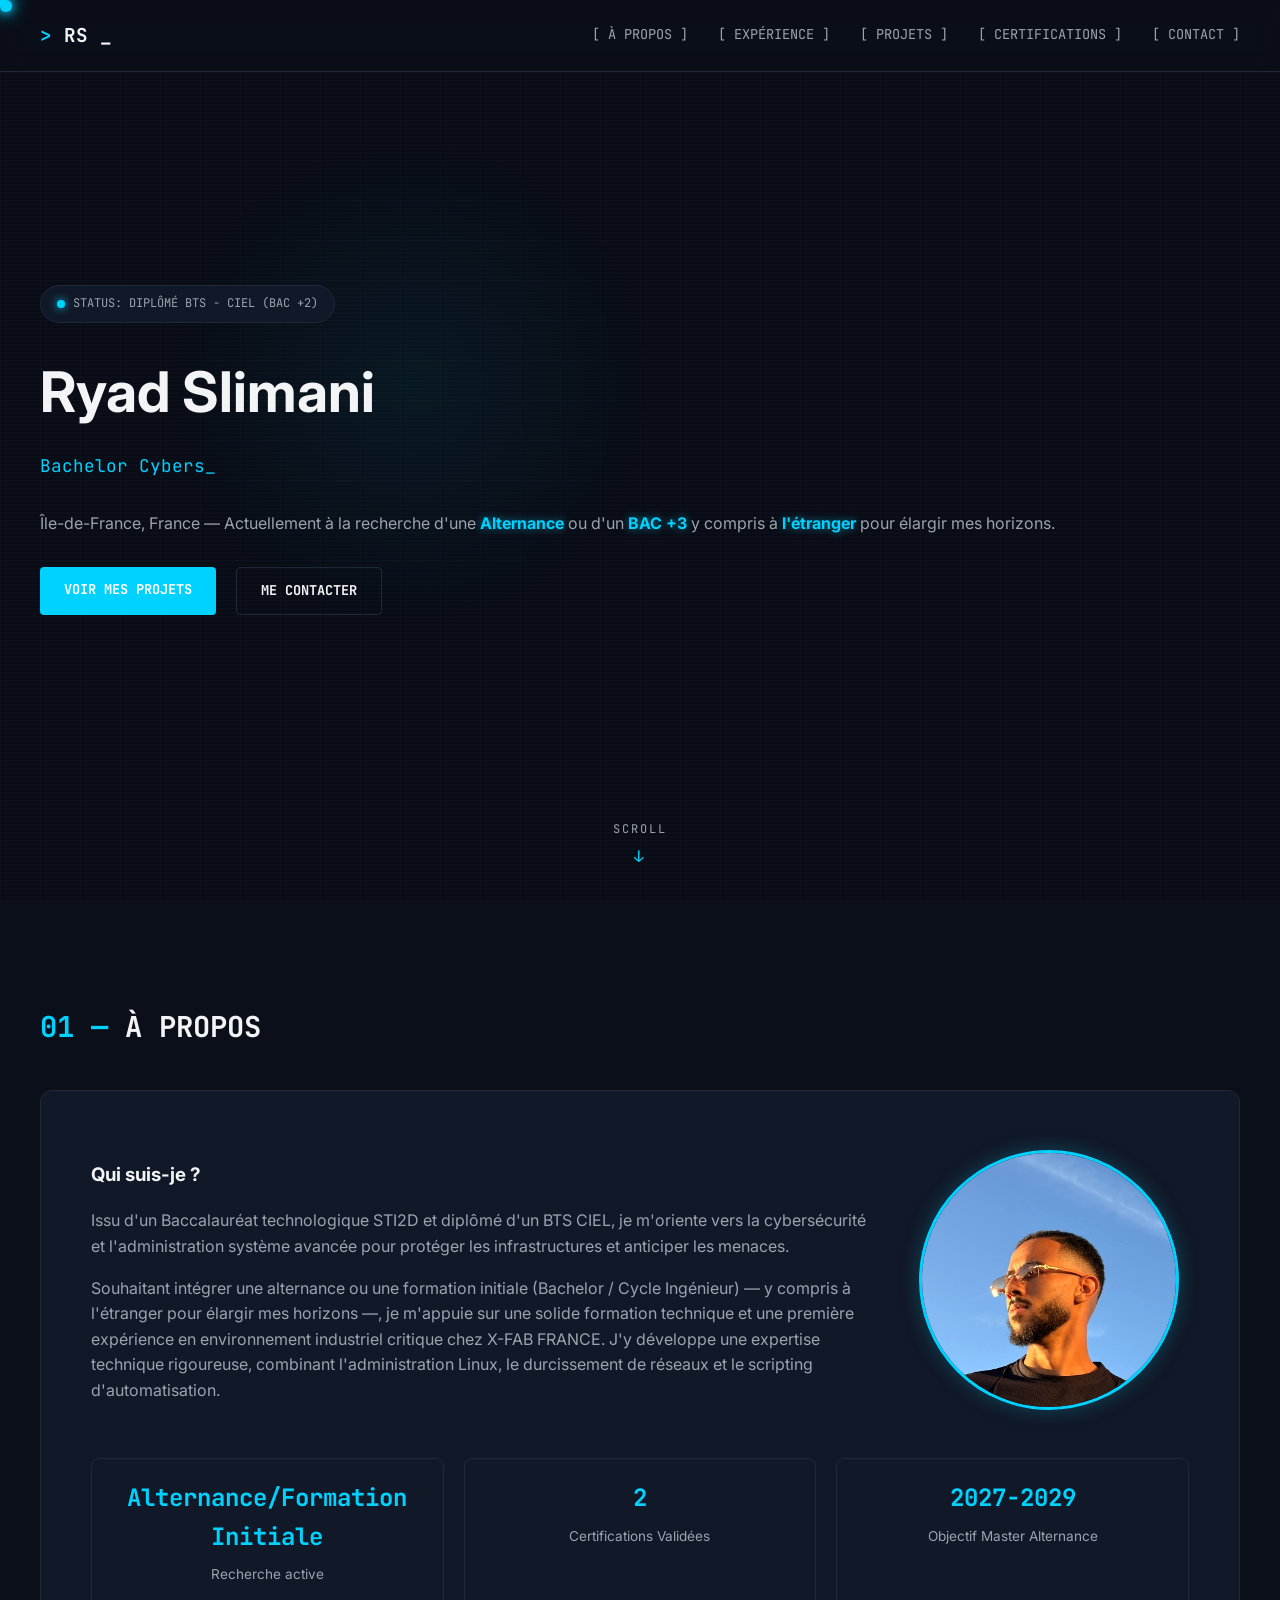
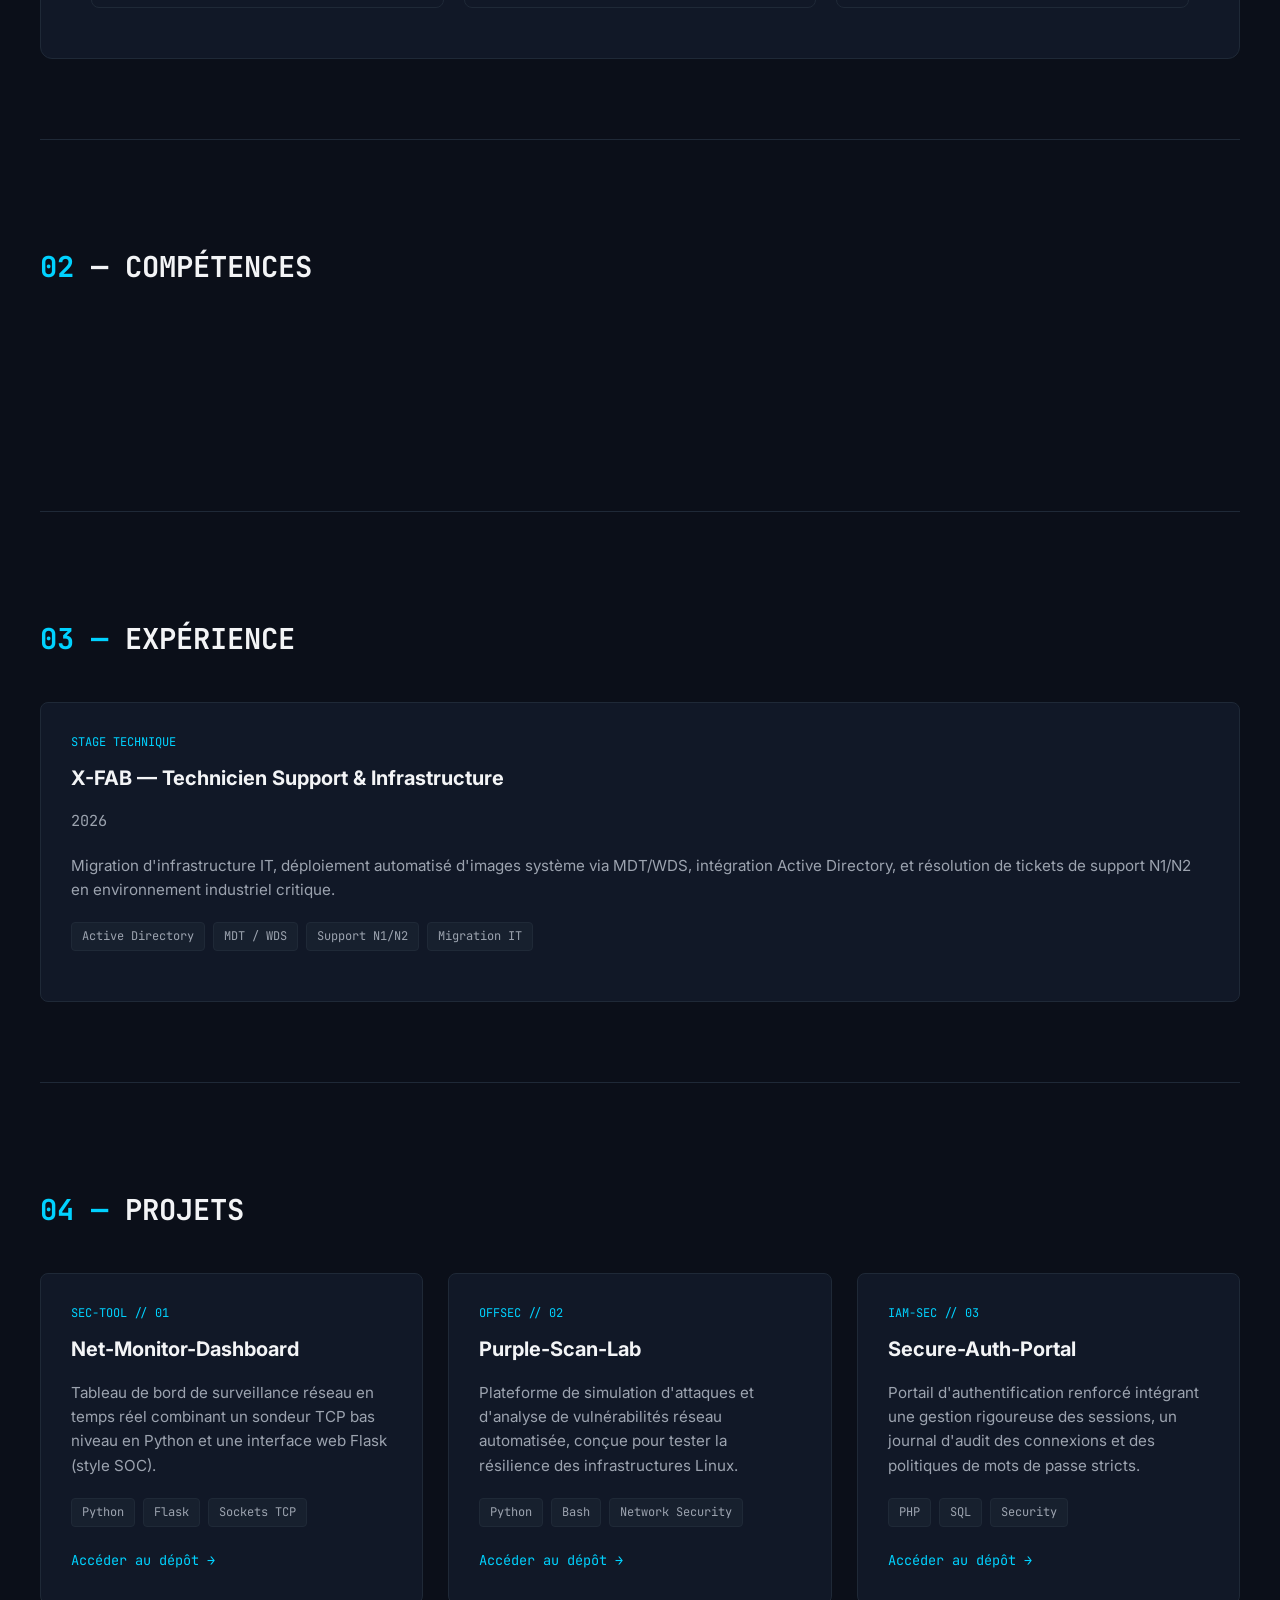
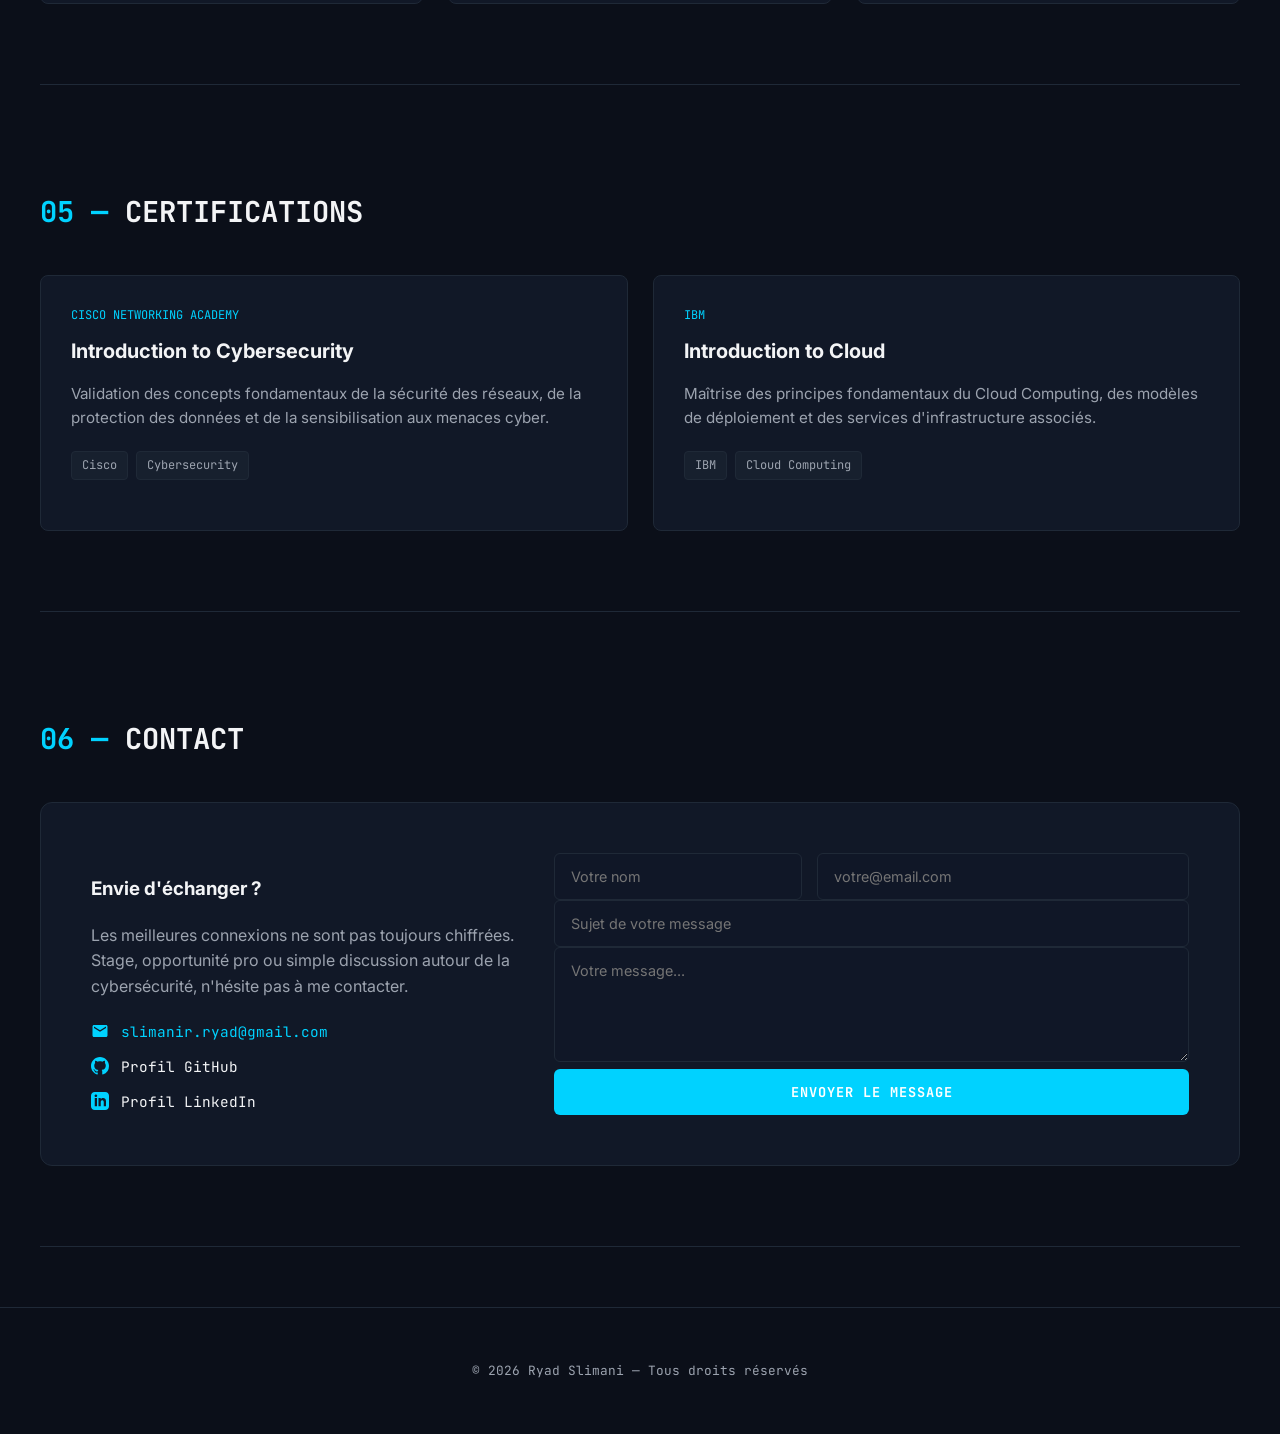
==== commit bd7813c6: "Intégration du formulaire Web3Forms" ====
--- a/index.html
+++ b/index.html
@@ -4,7 +4,7 @@
     <meta charset="UTF-8">
     <meta name="viewport" content="width=device-width, initial-scale=1.0">
     <title>Portfolio - Slimani Ryad</title>
-    <!-- Favicon personnalisé (remplace href par ton fichier d'icône si besoin) -->
+    <!-- Favicon personnalisé -->
     <link rel="icon" type="image/png" href="img/RS.png">
     <link href="https://fonts.googleapis.com/css2?family=JetBrains+Mono:wght@400;500;700&family=Inter:wght@300;400;600;700&display=swap" rel="stylesheet">
     <link rel="stylesheet" href="portfolio.css">
@@ -102,35 +102,33 @@
         <!-- Section 02 - Compétences -->
         <section id="competences">
             <h2><span class="section-num">02</span> — COMPÉTENCES</h2>
-            <!-- Section Compétences avec les vrais logos SVG officiels -->
-            <!-- Section Compétences sans les icônes, avec le défilement fluide -->
-<div class="skills-marquee-container">
-    <div class="skills-track">
-        <!-- PREMIÈRE SÉRIE -->
-        <div class="skill-badge">HTML / CSS</div>
-        <div class="skill-badge">Bash / Scripting</div>
-        <div class="skill-badge">MySQL / phpMyAdmin</div>
-        <div class="skill-badge">Git / GitHub</div>
-        <div class="skill-badge">Cisco</div>
-        <div class="skill-badge">SysML / UML</div>
-        <div class="skill-badge">Linux / Unix</div>
-        <div class="skill-badge">Python</div>
-        <div class="skill-badge">PHP</div>
-        <div class="skill-badge">JavaScript</div>
-
-        <!-- DOUBLE DE LA SÉRIE (Pour un effet infini fluide) -->
-        <div class="skill-badge">HTML / CSS</div>
-        <div class="skill-badge">Bash / Scripting</div>
-        <div class="skill-badge">MySQL / phpMyAdmin</div>
-        <div class="skill-badge">Git / GitHub</div>
-        <div class="skill-badge">Cisco</div>
-        <div class="skill-badge">SysML / UML</div>
-        <div class="skill-badge">Linux / Unix</div>
-        <div class="skill-badge">Python</div>
-        <div class="skill-badge">PHP</div>
-        <div class="skill-badge">JavaScript</div>
-    </div>
-</div>
+            <div class="skills-marquee-container">
+                <div class="skills-track">
+                    <!-- PREMIÈRE SÉRIE -->
+                    <div class="skill-badge">HTML / CSS</div>
+                    <div class="skill-badge">Bash / Scripting</div>
+                    <div class="skill-badge">MySQL / phpMyAdmin</div>
+                    <div class="skill-badge">Git / GitHub</div>
+                    <div class="skill-badge">Cisco</div>
+                    <div class="skill-badge">SysML / UML</div>
+                    <div class="skill-badge">Linux / Unix</div>
+                    <div class="skill-badge">Python</div>
+                    <div class="skill-badge">PHP</div>
+                    <div class="skill-badge">JavaScript</div>
+
+                    <!-- DOUBLE DE LA SÉRIE (Pour un effet infini fluide) -->
+                    <div class="skill-badge">HTML / CSS</div>
+                    <div class="skill-badge">Bash / Scripting</div>
+                    <div class="skill-badge">MySQL / phpMyAdmin</div>
+                    <div class="skill-badge">Git / GitHub</div>
+                    <div class="skill-badge">Cisco</div>
+                    <div class="skill-badge">SysML / UML</div>
+                    <div class="skill-badge">Linux / Unix</div>
+                    <div class="skill-badge">Python</div>
+                    <div class="skill-badge">PHP</div>
+                    <div class="skill-badge">JavaScript</div>
+                </div>
+            </div>
         </section>
 
         <!-- Expérience -->
@@ -218,7 +216,7 @@
             </div>
         </section>
 
-        <!-- Contact -->
+        <!-- Contact (Mis à jour pour Web3Forms / GitHub Pages) -->
         <section id="contact">
             <h2><span class="section-num">06 —</span> CONTACT</h2>
             <div class="contact-wrapper">
@@ -243,7 +241,10 @@
                         </div>
                     </div>
                     <div class="contact-form">
-                        <form action="send-mail.php" method="POST">
+                        <form action="https://api.web3forms.com/submit" method="POST">
+                            <!-- Remplace par ta clé d'accès Web3Forms gratuite obtenue sur web3forms.com -->
+                            <input type="hidden" name="access_key" value="41650a27-eca1-41f4-ad47-9dc3d4f1aee7">
+                            
                             <div class="form-group">
                                 <input type="text" name="name" placeholder="Votre nom" required>
                                 <input type="email" name="email" placeholder="votre@email.com" required>
--- a/portfolio.css
+++ b/portfolio.css
@@ -352,10 +352,21 @@
 
 .about-grid {
     display: grid;
-    grid-template-columns: 1fr 1fr;
+    grid-template-columns: 1fr 280px; /* Texte à gauche, photo à droite sur PC */
     gap: 40px;
     align-items: center;
     margin-bottom: 50px;
+}
+
+.about-text {
+    grid-column: 1;
+}
+
+.about-photo-container {
+    grid-column: 2;
+    display: flex;
+    justify-content: center;
+    align-items: center;
 }
 
 .about-text p {
@@ -637,12 +648,6 @@
 }
 
 /* --- Style du cercle photo dans À Propos --- */
-.about-photo-container {
-    display: flex;
-    justify-content: center;
-    align-items: center;
-}
-
 .photo-circle {
     position: relative;
     width: 260px;
@@ -893,7 +898,6 @@
         display: none !important;
     }
 
-    .about-grid,
     .contact-container,
     .form-group,
     .system-metrics,
@@ -926,4 +930,34 @@
     .contact-form .btn-primary {
         width: 100% !important;
     }
+
+    /* Force l'ordre des éléments sur mobile : Photo en premier (order: 1), Texte en second (order: 2) */
+    .about-wrapper .about-grid {
+        display: flex !important;
+        flex-direction: column !important;
+        gap: 20px !important;
+    }
+
+    .about-photo-container {
+        order: 1 !important;
+        width: 100% !important;
+        display: flex !important;
+        justify-content: center !important;
+        margin-bottom: 5px !important;
+    }
+
+    .about-text {
+        order: 2 !important;
+        width: 100% !important;
+    }
+
+    .photo-circle {
+        width: 200px !important;
+        height: 200px !important;
+    }
+
+    /* Défilement des compétences plus rapide sur mobile (15s au lieu de 30s) */
+    .skills-track {
+        animation: scrollMarquee 15s linear infinite !important;
+    }
 }
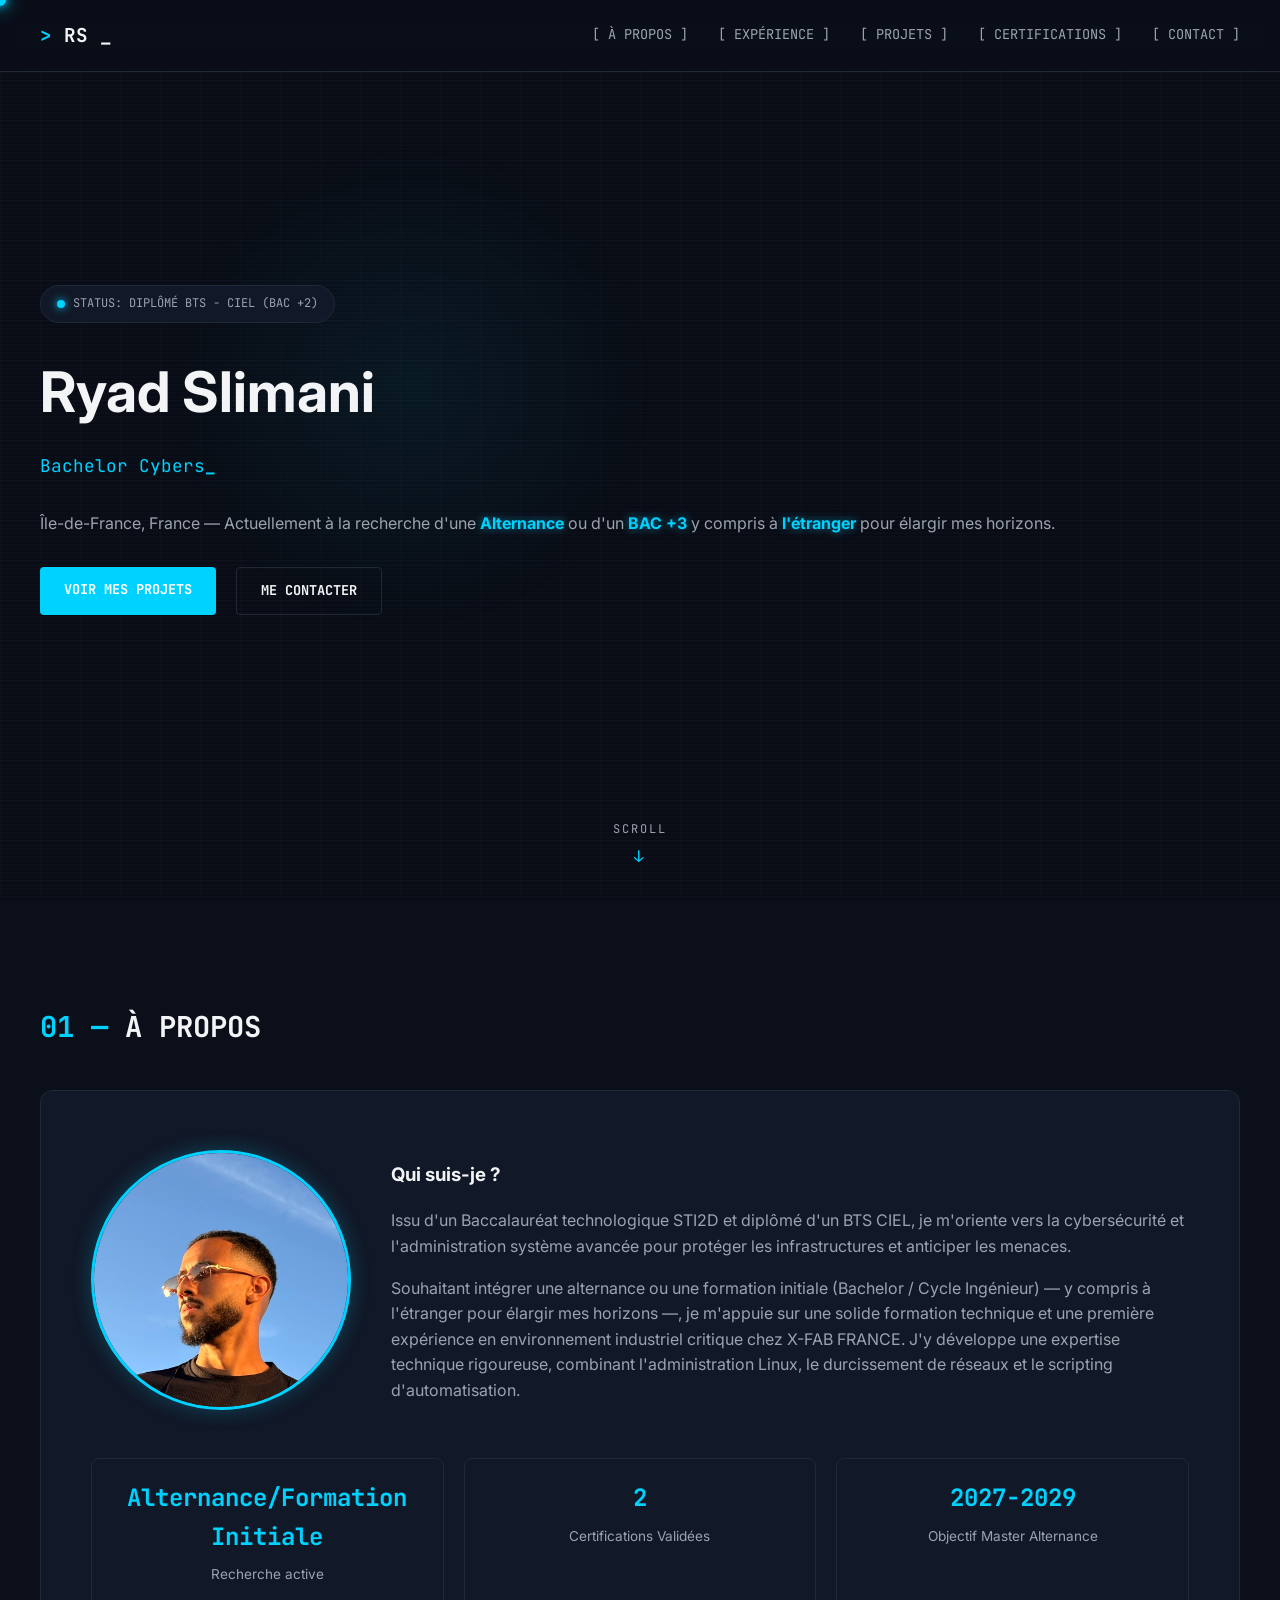
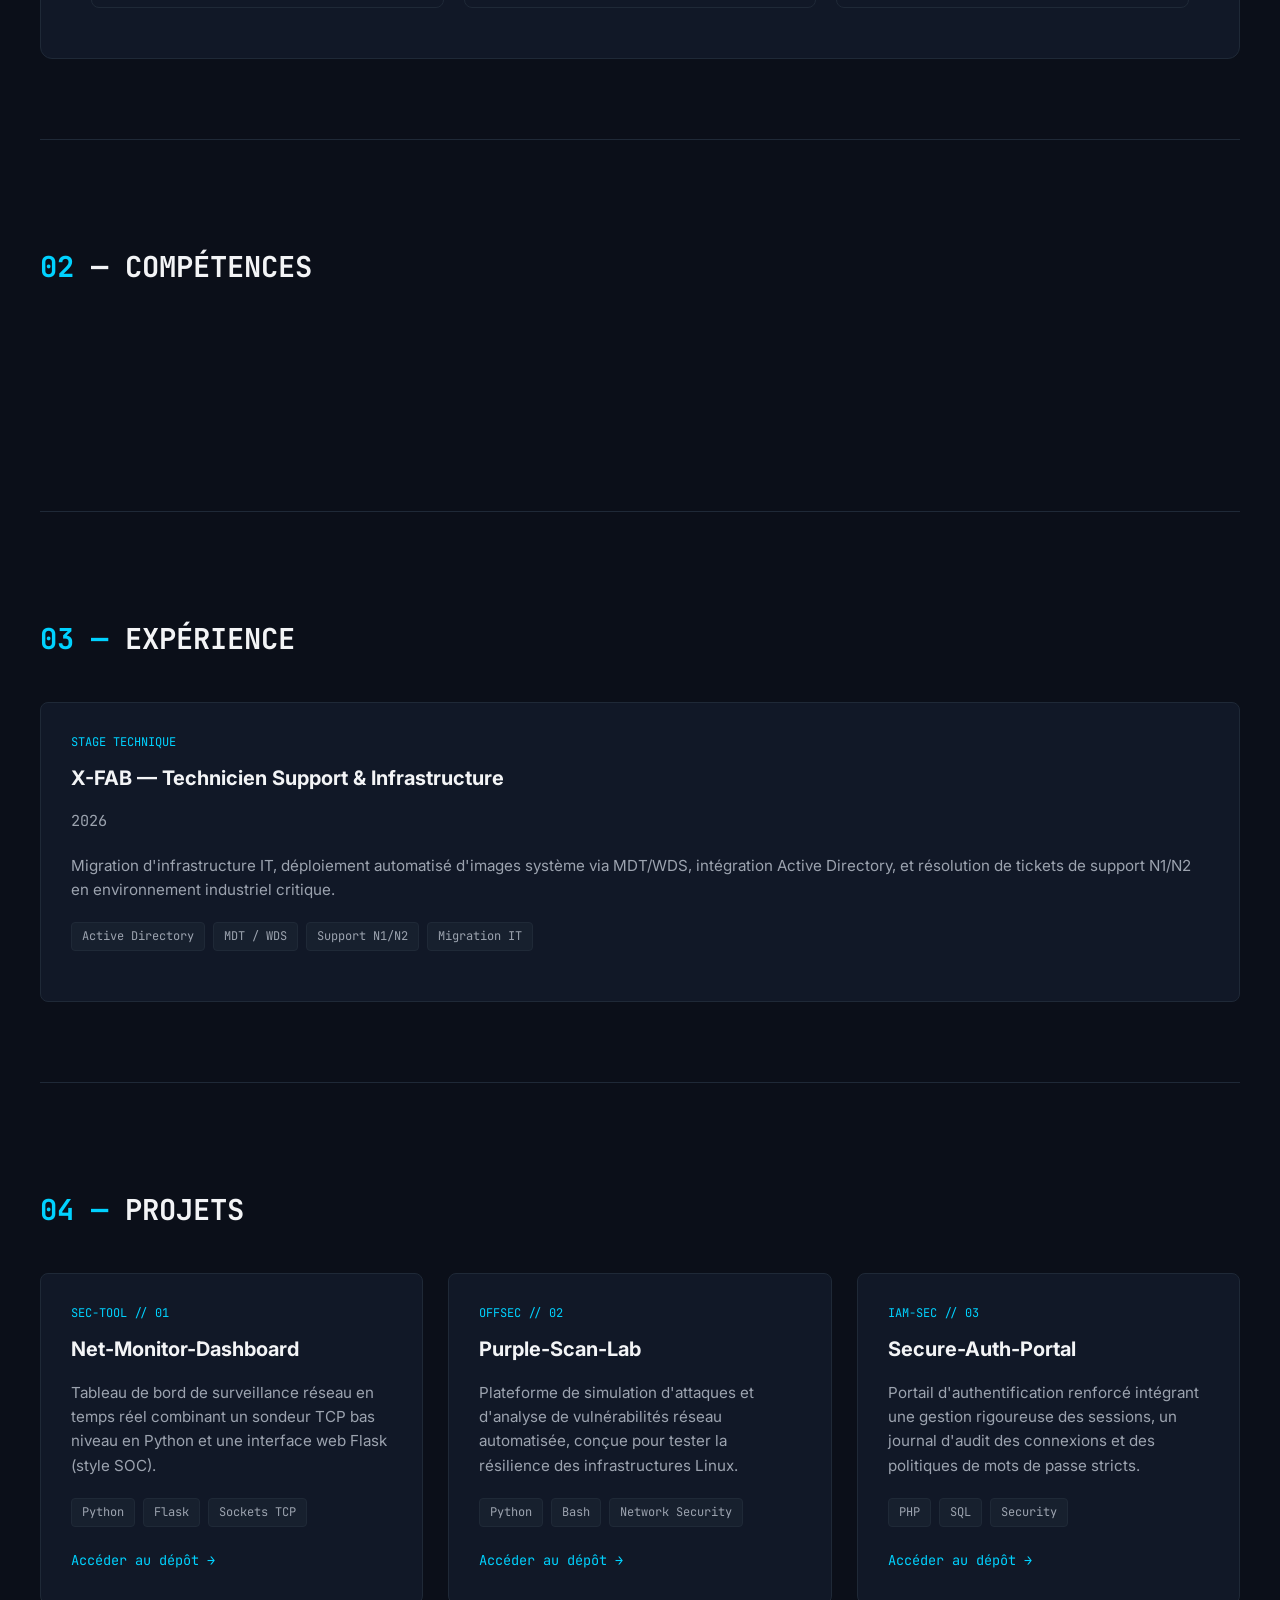
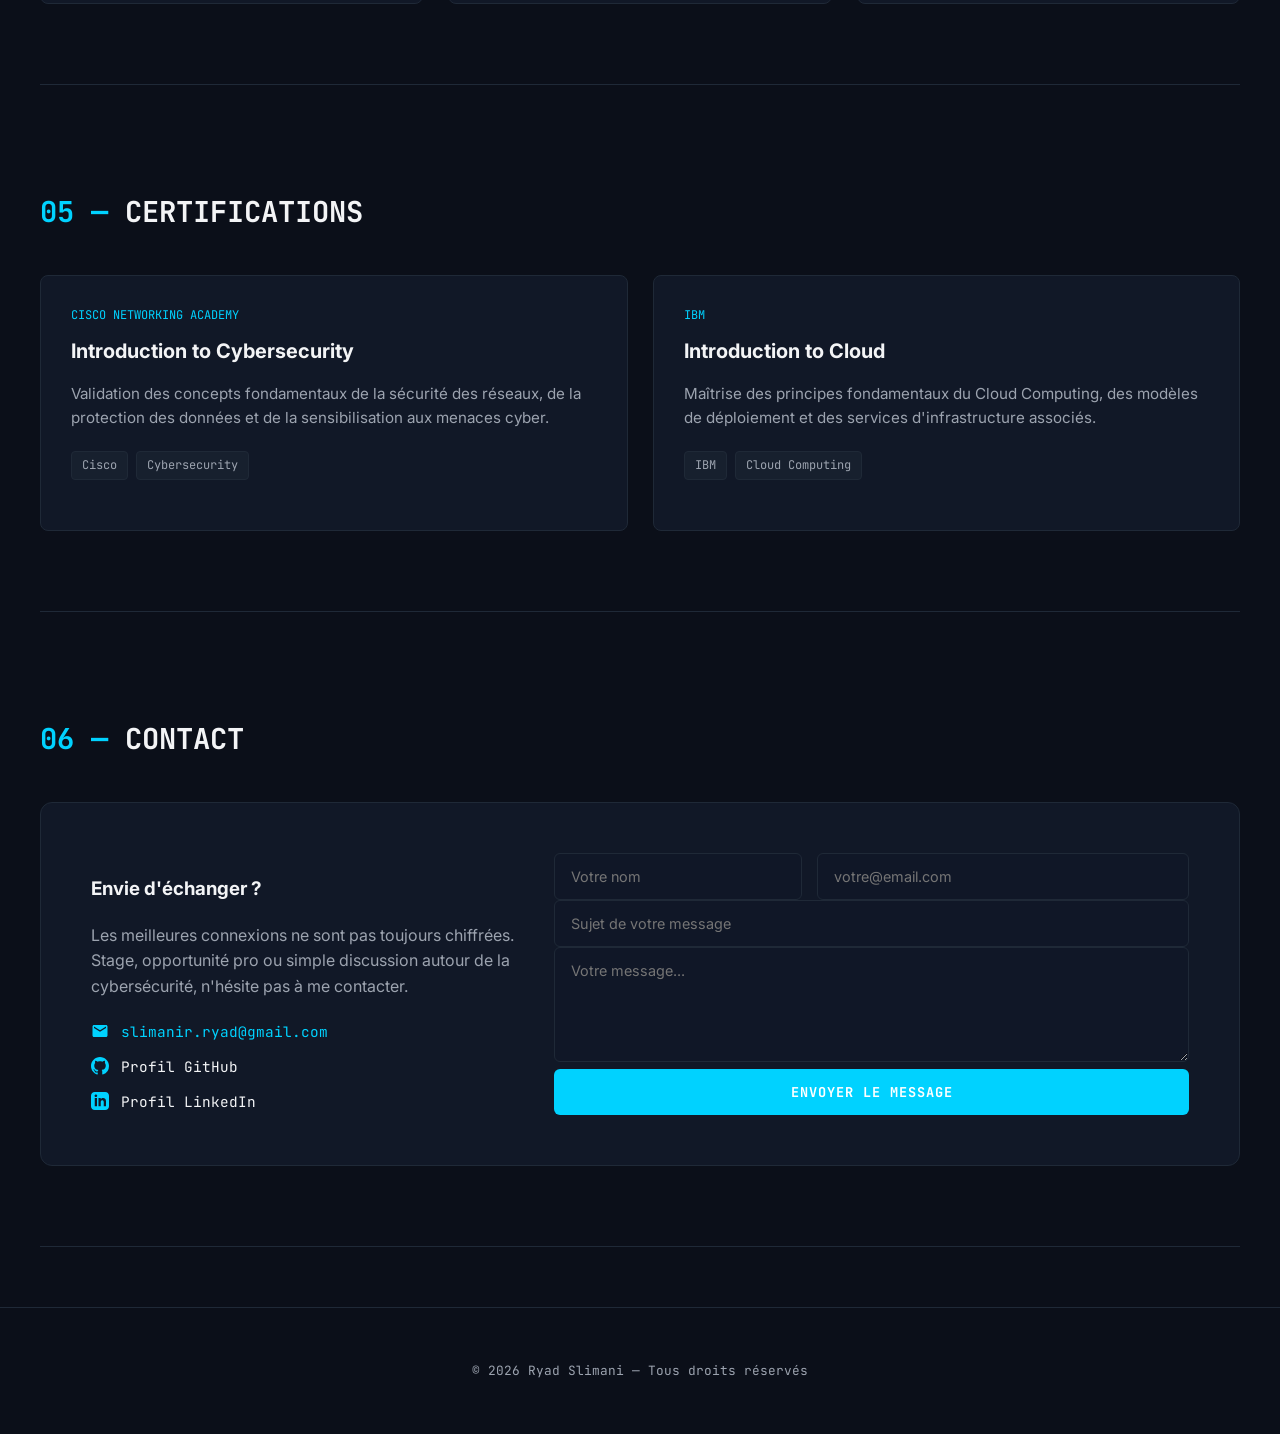
==== commit ffaf8cda: "Inversement des places photo/textee" ====
--- a/index.html
+++ b/index.html
@@ -60,12 +60,17 @@
             </div>
         </div>
 
-        <!-- À Propos -->
+        <!-- À Propos (Photo à gauche, Texte à droite) -->
         <section id="about">
             <h2><span class="section-num">01 —</span> À PROPOS</h2>
             
             <div class="about-wrapper">
                 <div class="about-grid">
+                    <div class="about-photo-container">
+                        <div class="photo-circle">
+                            <img src="img/profil.jpeg" alt="Ryad Slimani">
+                        </div>
+                    </div>
                     <div class="about-text">
                         <h3>Qui suis-je ?</h3>
                         <p>
@@ -74,11 +79,6 @@
                         <p>
                             Souhaitant intégrer une alternance ou une formation initiale (Bachelor / Cycle Ingénieur) — y compris à l'étranger pour élargir mes horizons —, je m'appuie sur une solide formation technique et une première expérience en environnement industriel critique chez X-FAB FRANCE. J'y développe une expertise technique rigoureuse, combinant l'administration Linux, le durcissement de réseaux et le scripting d'automatisation.
                         </p>
-                    </div>
-                    <div class="about-photo-container">
-                        <div class="photo-circle">
-                            <img src="img/profil.jpeg" alt="Ryad Slimani">
-                        </div>
                     </div>
                 </div>
 
@@ -216,7 +216,7 @@
             </div>
         </section>
 
-        <!-- Contact (Mis à jour pour Web3Forms / GitHub Pages) -->
+        <!-- Contact -->
         <section id="contact">
             <h2><span class="section-num">06 —</span> CONTACT</h2>
             <div class="contact-wrapper">
@@ -242,7 +242,6 @@
                     </div>
                     <div class="contact-form">
                         <form action="https://api.web3forms.com/submit" method="POST">
-                            <!-- Remplace par ta clé d'accès Web3Forms gratuite obtenue sur web3forms.com -->
                             <input type="hidden" name="access_key" value="41650a27-eca1-41f4-ad47-9dc3d4f1aee7">
                             
                             <div class="form-group">
--- a/portfolio.css
+++ b/portfolio.css
@@ -351,19 +351,19 @@
 }
 
 .about-grid {
-    display: grid;
-    grid-template-columns: 1fr 280px; /* Texte à gauche, photo à droite sur PC */
+    display: flex;
+    flex-direction: row;
+    align-items: center;
     gap: 40px;
-    align-items: center;
     margin-bottom: 50px;
 }
 
 .about-text {
-    grid-column: 1;
+    flex: 1;
 }
 
 .about-photo-container {
-    grid-column: 2;
+    flex-shrink: 0;
     display: flex;
     justify-content: center;
     align-items: center;
@@ -372,32 +372,6 @@
 .about-text p {
     color: var(--text-muted);
     margin-bottom: 15px;
-}
-
-.terminal-box-sm {
-    background-color: var(--card-bg);
-    border: 1px solid var(--border-color);
-    border-radius: 8px;
-    padding: 20px;
-    font-family: 'JetBrains Mono', monospace;
-    font-size: 0.85rem;
-    overflow-x: auto;
-}
-
-.t-line {
-    margin: 8px 0;
-}
-
-.t-prompt {
-    color: var(--accent-blue);
-}
-
-.text-muted {
-    color: var(--text-muted);
-}
-
-.text-green {
-    color: var(--accent-blue);
 }
 
 .system-metrics {
@@ -555,10 +529,21 @@
     height: 12px;
     background-color: var(--accent-blue);
     border-radius: 50%;
-    pointer-events: none;
+    pointer-events: none !important;
     box-shadow: 0 0 10px var(--accent-blue), 0 0 20px var(--accent-blue);
-    z-index: 9999;
+    z-index: 2147483647 !important;
     transition: width 0.2s, height 0.2s, background-color 0.2s;
+}
+
+.skills-marquee-container, .skills-track {
+    isolation: isolate;
+}
+
+.skills-marquee-container, 
+.skills-track, 
+.skill-badge {
+    position: relative;
+    z-index: 1;
 }
 
 body.hovering .custom-cursor {
@@ -647,7 +632,6 @@
     box-shadow: 0 0 15px rgba(0, 210, 255, 0.4);
 }
 
-/* --- Style du cercle photo dans À Propos --- */
 .photo-circle {
     position: relative;
     width: 260px;
@@ -672,7 +656,6 @@
     filter: contrast(1.05) brightness(1.02);
 }
 
-/* --- Style de la section Compétences & Marquee --- */
 .skills-marquee-container {
     overflow: hidden;
     width: 100%;
@@ -723,12 +706,8 @@
 }
 
 @keyframes scrollMarquee {
-    0% {
-        transform: translateX(0);
-    }
-    100% {
-        transform: translateX(-50%);
-    }
+    0% { transform: translateX(0); }
+    100% { transform: translateX(-50%); }
 }
 
 .glitch-text {
@@ -797,9 +776,6 @@
     100% { transform: skew(0deg); }
 }
 
-/* ==========================================
-   RÈGLES RESPONSIVES STRICTES (MOBILE & TABLETTE)
-   ========================================== */
 @media (max-width: 768px) {
     *, *::before, *::after {
         box-sizing: border-box !important;
@@ -931,7 +907,6 @@
         width: 100% !important;
     }
 
-    /* Force l'ordre des éléments sur mobile : Photo en premier (order: 1), Texte en second (order: 2) */
     .about-wrapper .about-grid {
         display: flex !important;
         flex-direction: column !important;
@@ -956,8 +931,7 @@
         height: 200px !important;
     }
 
-    /* Défilement des compétences plus rapide sur mobile (15s au lieu de 30s) */
     .skills-track {
-        animation: scrollMarquee 15s linear infinite !important;
+        animation: scrollMarquee 4s linear infinite !important; /* Passage de 15s à 8s pour l'accélérer */
     }
 }
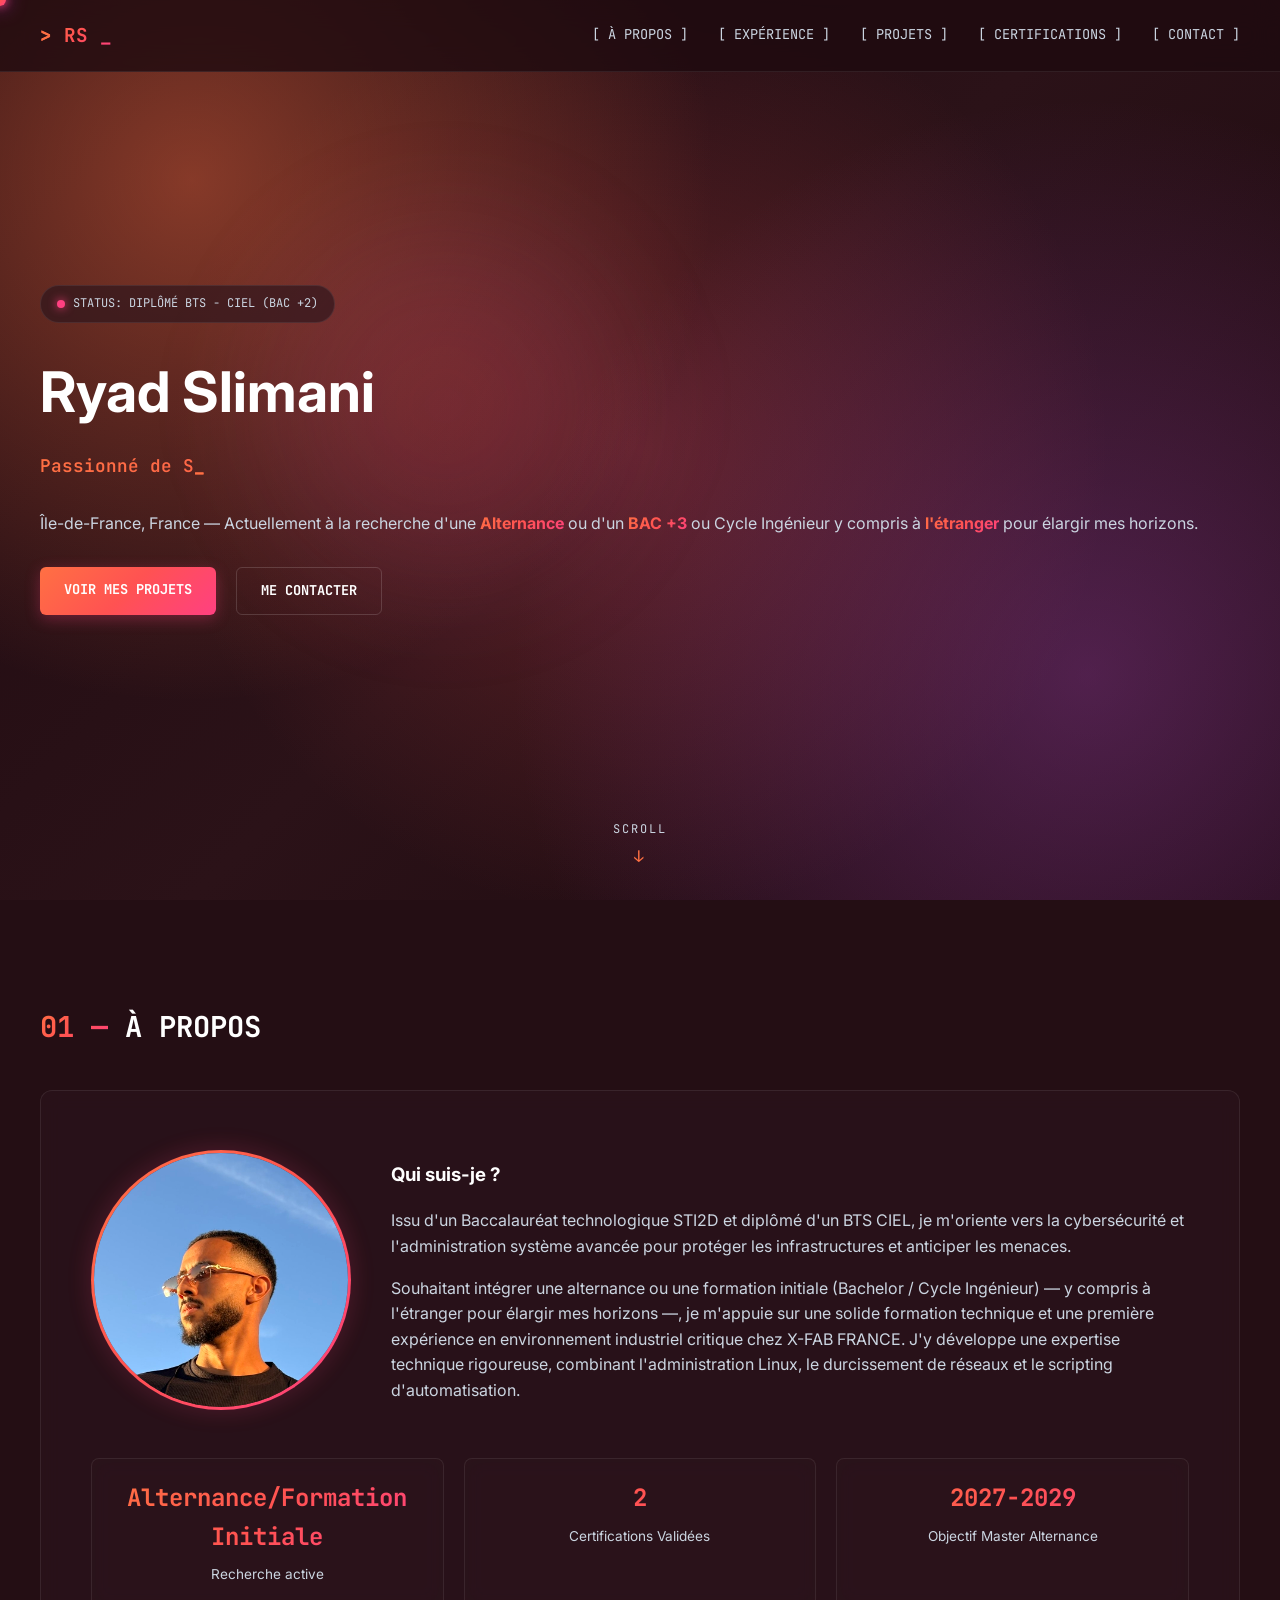
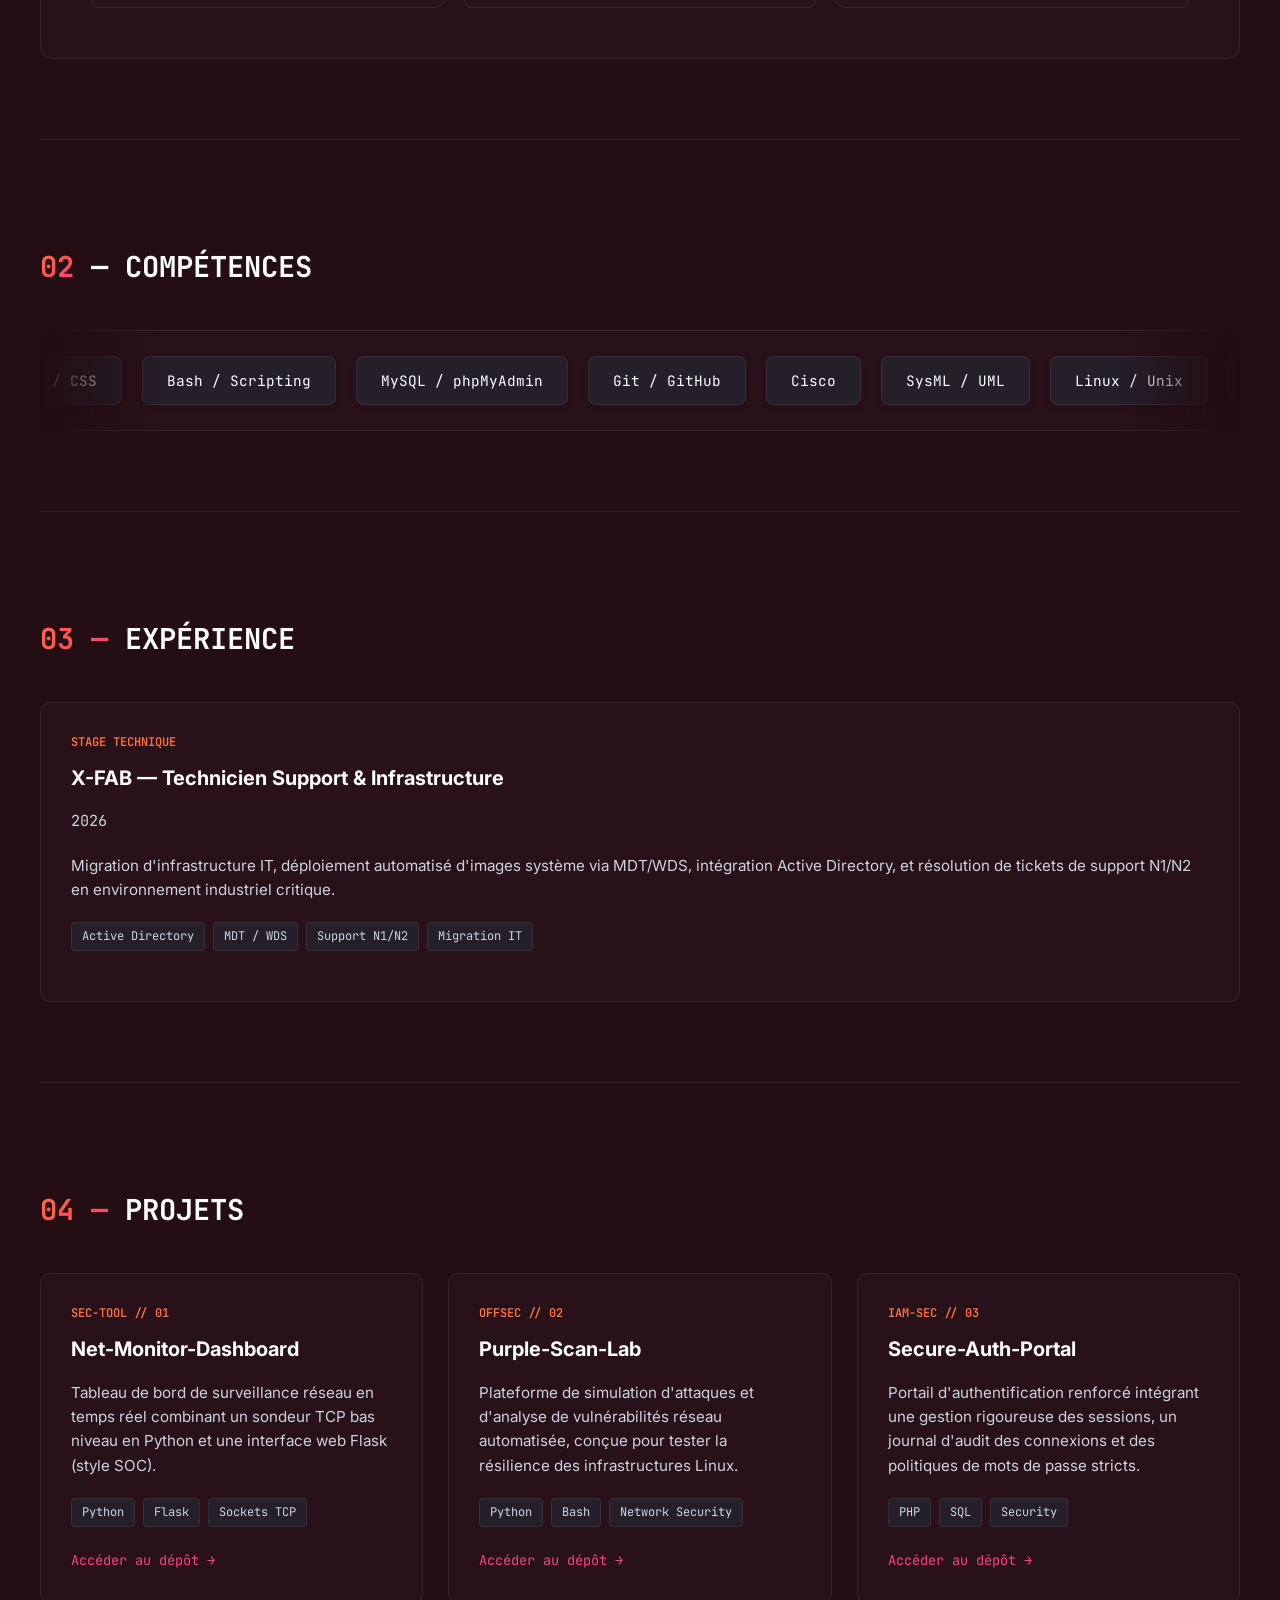
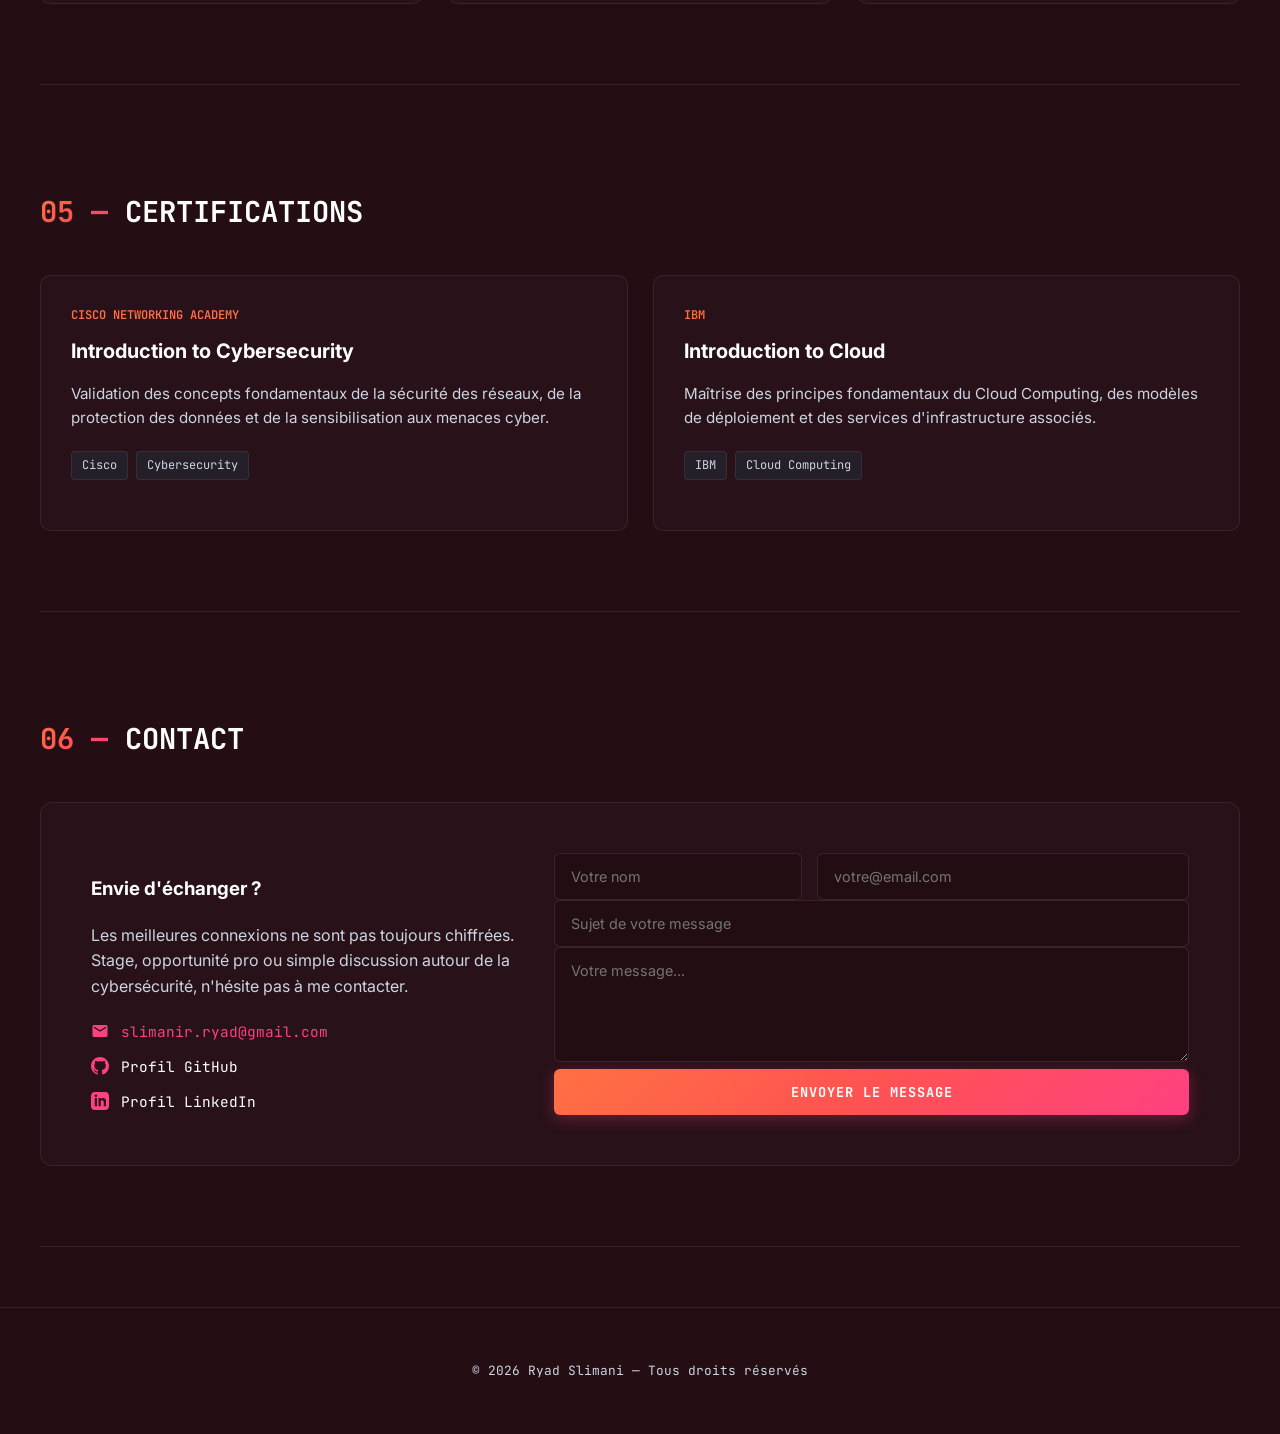
==== commit 110bc662: "feat: Changement de thème et nettoyage CSS" ====
--- a/index.html
+++ b/index.html
@@ -46,7 +46,7 @@
                 <span id="typed-text"></span><span class="cursor-blink">_</span>
             </div>
 
-            <p class="location">Île-de-France, France — Actuellement à la recherche d'une <span class="glitch-text" data-text="Alternance">Alternance</span> ou d'un <span class="glitch-text" data-text="BAC +3">BAC +3</span> y compris à <span class="glitch-text" data-text="l'étranger">l'étranger</span> pour élargir mes horizons.</p>
+            <p class="location">Île-de-France, France — Actuellement à la recherche d'une <span class="glitch-text" data-text="Alternance">Alternance</span> ou d'un <span class="glitch-text" data-text="BAC +3">BAC +3</span> ou Cycle Ingénieur y compris à <span class="glitch-text" data-text="l'étranger">l'étranger</span> pour élargir mes horizons.</p>
             
             <div class="hero-actions">
                 <a href="#projects" class="btn-primary">VOIR MES PROJETS</a>
--- a/portfolio.css
+++ b/portfolio.css
@@ -1,11 +1,18 @@
 :root {
-    --bg-color: #0b0f19;
-    --card-bg: #111827;
-    --border-color: #1f2937;
-    --text-main: #f3f4f6;
-    --text-muted: #9ca3af;
-    --accent-blue: #00d2ff;
-    --accent-glow: rgba(0, 210, 255, 0.15);
+    /* Fond de base lumineux et chaud inspiré de Suno AI */
+    --bg-color: #2b1218; 
+    --card-bg: rgba(43, 22, 30, 0.75);
+    --border-color: rgba(255, 120, 80, 0.15);
+    --text-main: #ffffff;
+    --text-muted: #cbd5e1;
+    
+    /* Vraies teintes Suno AI (Orange ambré, Rose corail, Magenta chaleureux) */
+    --suno-orange: #ff7043;
+    --suno-coral: #ff5252;
+    --suno-magenta: #ff4081;
+    --suno-purple: #ab47bc;
+    
+    --accent-gradient: linear-gradient(135deg, var(--suno-orange) 0%, var(--suno-coral) 50%, var(--suno-magenta) 100%);
 }
 
 /* Corrections globales contre les dépassements et le scroll horizontal */
@@ -22,7 +29,13 @@
 
 body {
     font-family: 'Inter', sans-serif;
-    background-color: var(--bg-color);
+    background-color: #240e14;
+    background-image: 
+        radial-gradient(circle at 15% 20%, rgba(255, 112, 67, 0.45) 0%, transparent 40%),
+        radial-gradient(circle at 85% 75%, rgba(171, 71, 188, 0.35) 0%, transparent 45%),
+        radial-gradient(circle at 50% 50%, rgba(255, 82, 82, 0.25) 0%, transparent 60%),
+        linear-gradient(135deg, #1f0a10 0%, #2b1218 50%, #1a080d 100%);
+    background-attachment: fixed;
     color: var(--text-main);
     line-height: 1.6;
     margin: 0;
@@ -32,60 +45,30 @@
     position: relative;
 }
 
+/* Suppression du cadrillage et des scanlines pour un fond pur Suno AI */
+.bg-grid, .scanlines {
+    display: none !important;
+}
+
 /* --- Personnalisation de la Scrollbar --- */
 ::-webkit-scrollbar {
     width: 8px;
 }
 
 ::-webkit-scrollbar-track {
-    background: var(--bg-color);
+    background: #1f0a10;
 }
 
 ::-webkit-scrollbar-thumb {
-    background: rgba(0, 210, 255, 0.3);
+    background: rgba(171, 71, 188, 0.3);
     border-radius: 4px;
     transition: background 0.3s ease, box-shadow 0.3s ease;
 }
 
 ::-webkit-scrollbar-thumb:hover,
 ::-webkit-scrollbar-thumb:active {
-    background: var(--accent-blue);
-    box-shadow: 0 0 12px var(--accent-blue);
-}
-
-/* Grille de fond animée type terminal / cyber */
-.bg-grid {
-    position: fixed;
-    top: 0;
-    left: 0;
-    width: 100%;
-    height: 100%;
-    background-image: 
-        linear-gradient(to right, rgba(31, 41, 55, 0.15) 1px, transparent 1px),
-        linear-gradient(to bottom, rgba(31, 41, 55, 0.15) 1px, transparent 1px);
-    background-size: 40px 40px;
-    z-index: -2;
-    pointer-events: none;
-}
-
-/* Effet de balayage (Scanlines) */
-.scanlines {
-    position: fixed;
-    top: 0;
-    left: 0;
-    width: 100%;
-    height: 100%;
-    background: linear-gradient(
-        to bottom,
-        rgba(255,255,255,0),
-        rgba(255,255,255,0) 50%,
-        rgba(0, 0, 0, 0.3) 50%,
-        rgba(0, 0, 0, 0.3)
-    );
-    background-size: 100% 4px;
-    z-index: -1;
-    pointer-events: none;
-    opacity: 0.6;
+    background: var(--suno-magenta);
+    box-shadow: 0 0 12px var(--suno-magenta);
 }
 
 /* Header fixe */
@@ -94,14 +77,14 @@
     top: 0;
     left: 0;
     width: 100%;
-    background-color: rgba(11, 15, 25, 0.85);
-    backdrop-filter: blur(10px);
+    background-color: rgba(31, 10, 16, 0.8);
+    backdrop-filter: blur(14px);
     display: flex;
     justify-content: space-between;
     align-items: center;
     padding: 20px 40px;
     z-index: 1000;
-    border-bottom: 1px solid var(--border-color);
+    border-bottom: 1px solid rgba(255, 255, 255, 0.08);
 }
 
 .logo {
@@ -109,14 +92,20 @@
     font-weight: 700;
     font-size: 1.2rem;
     color: var(--text-main);
+    background: var(--accent-gradient);
+    -webkit-background-clip: text;
+    background-clip: text;
+    -webkit-text-fill-color: transparent;
 }
 
 .terminal-prompt {
-    color: var(--accent-blue);
+    color: var(--suno-orange);
+    -webkit-text-fill-color: var(--suno-orange);
 }
 
 .blink {
     animation: blink 1s infinite;
+    color: var(--suno-magenta);
 }
 
 @keyframes blink {
@@ -138,7 +127,7 @@
 }
 
 nav a:hover {
-    color: var(--accent-blue);
+    color: var(--suno-magenta);
 }
 
 /* Layout Container */
@@ -152,7 +141,7 @@
 /* Sections */
 section {
     padding: 80px 0;
-    border-bottom: 1px solid var(--border-color);
+    border-bottom: 1px solid rgba(255, 255, 255, 0.08);
 }
 
 h2 {
@@ -163,7 +152,10 @@
 }
 
 .section-num {
-    color: var(--accent-blue);
+    background: var(--accent-gradient);
+    -webkit-background-clip: text;
+    background-clip: text;
+    -webkit-text-fill-color: transparent;
 }
 
 /* Hero Section */
@@ -179,20 +171,21 @@
 .hero::before {
     content: '';
     position: absolute;
-    top: 15%;
-    left: 10%;
-    width: 500px;
-    height: 500px;
-    background: radial-gradient(circle, rgba(0, 210, 255, 0.06) 0%, transparent 70%);
+    top: 20%;
+    left: 15%;
+    width: 450px;
+    height: 450px;
+    background: radial-gradient(circle, rgba(255, 64, 129, 0.15) 0%, rgba(171, 71, 188, 0.08) 50%, transparent 70%);
     z-index: -1;
     pointer-events: none;
+    filter: blur(50px);
 }
 
 .badge-status {
     display: inline-flex;
     align-items: center;
-    background-color: var(--card-bg);
-    border: 1px solid var(--border-color);
+    background-color: rgba(43, 20, 28, 0.65);
+    border: 1px solid rgba(255, 255, 255, 0.08);
     padding: 8px 16px;
     border-radius: 20px;
     font-family: 'JetBrains Mono', monospace;
@@ -205,11 +198,11 @@
 .dot {
     height: 8px;
     width: 8px;
-    background-color: var(--accent-blue);
+    background-color: var(--suno-magenta);
     border-radius: 50%;
     display: inline-block;
     margin-right: 8px;
-    box-shadow: 0 0 8px var(--accent-blue);
+    box-shadow: 0 0 10px var(--suno-magenta);
 }
 
 .hero h1 {
@@ -217,18 +210,28 @@
     font-weight: 700;
     margin: 0 0 15px 0;
     word-break: break-word;
+    background: linear-gradient(135deg, #ffffff 30%, #cbd5e1 100%);
+    -webkit-background-clip: text;
+    background-clip: text;
+    -webkit-text-fill-color: transparent;
 }
 
 .subtitle {
     font-family: 'JetBrains Mono', monospace;
-    color: var(--accent-blue);
+    background: var(--accent-gradient);
+    -webkit-background-clip: text;
+    background-clip: text;
+    -webkit-text-fill-color: transparent;
     font-size: 1.1rem;
     margin-bottom: 15px;
     min-height: 1.6rem;
+    font-weight: 600;
 }
 
 .cursor-blink {
     font-weight: bold;
+    color: var(--suno-orange);
+    -webkit-text-fill-color: var(--suno-orange);
     animation: blink 0.8s infinite;
 }
 
@@ -249,28 +252,33 @@
     font-size: 0.85rem;
     font-weight: 700;
     text-decoration: none;
-    border-radius: 4px;
+    border-radius: 6px;
     transition: all 0.3s ease;
 }
 
 .btn-primary {
-    background-color: var(--accent-blue);
+    background: var(--accent-gradient);
     color: #fff;
+    border: none;
+    box-shadow: 0 4px 15px rgba(255, 64, 129, 0.3);
 }
 
 .btn-primary:hover {
-    box-shadow: 0 0 15px rgba(59, 130, 246, 0.4);
+    opacity: 0.9;
+    box-shadow: 0 0 20px rgba(255, 64, 129, 0.5);
+    transform: translateY(-2px);
 }
 
 .btn-secondary {
     background-color: transparent;
     color: var(--text-main);
-    border: 1px solid var(--border-color);
+    border: 1px solid rgba(255, 255, 255, 0.15);
 }
 
 .btn-secondary:hover {
-    border-color: var(--accent-blue);
-    color: var(--accent-blue);
+    border-color: var(--suno-magenta);
+    color: var(--suno-magenta);
+    background-color: rgba(255, 64, 129, 0.05);
 }
 
 .grid {
@@ -280,16 +288,18 @@
 }
 
 .card {
-    background-color: var(--card-bg);
-    border: 1px solid var(--border-color);
-    border-radius: 8px;
+    background-color: rgba(43, 20, 28, 0.65);
+    backdrop-filter: blur(10px);
+    border: 1px solid rgba(255, 255, 255, 0.08);
+    border-radius: 10px;
     padding: 30px;
-    transition: transform 0.3s ease, border-color 0.3s ease;
+    transition: transform 0.3s ease, border-color 0.3s ease, box-shadow 0.3s ease;
 }
 
 .card:hover {
     transform: translateY(-5px);
-    border-color: var(--accent-blue);
+    border-color: var(--suno-magenta);
+    box-shadow: 0 8px 25px rgba(0, 0, 0, 0.4), 0 0 15px rgba(255, 64, 129, 0.15);
 }
 
 .card.full-width {
@@ -299,8 +309,9 @@
 .card-header-tag {
     font-family: 'JetBrains Mono', monospace;
     font-size: 0.75rem;
-    color: var(--accent-blue);
+    color: var(--suno-orange);
     margin-bottom: 10px;
+    font-weight: 600;
 }
 
 .card h3 {
@@ -317,7 +328,7 @@
 .card-date {
     font-family: 'JetBrains Mono', monospace;
     font-size: 0.8rem;
-    color: var(--accent-blue);
+    color: var(--suno-purple);
     margin-bottom: 10px;
 }
 
@@ -329,24 +340,26 @@
 }
 
 .tag {
-    background-color: rgba(31, 41, 55, 0.5);
+    background-color: rgba(36, 40, 56, 0.6);
     color: var(--text-muted);
     padding: 4px 10px;
     border-radius: 4px;
     font-family: 'JetBrains Mono', monospace;
     font-size: 0.75rem;
-    border: 1px solid var(--border-color);
+    border: 1px solid rgba(255, 255, 255, 0.08);
 }
 
 .btn-link {
-    color: var(--accent-blue);
+    color: var(--suno-magenta);
     text-decoration: none;
     font-family: 'JetBrains Mono', monospace;
     font-size: 0.85rem;
     display: inline-block;
+    transition: color 0.2s ease;
 }
 
 .btn-link:hover {
+    color: var(--suno-orange);
     text-decoration: underline;
 }
 
@@ -381,11 +394,17 @@
 }
 
 .metric-box {
-    background-color: var(--card-bg);
-    border: 1px solid var(--border-color);
+    background-color: rgba(43, 20, 28, 0.65);
+    backdrop-filter: blur(10px);
+    border: 1px solid rgba(255, 255, 255, 0.08);
     padding: 20px;
     border-radius: 8px;
     text-align: center;
+    transition: border-color 0.3s ease;
+}
+
+.metric-box:hover {
+    border-color: var(--suno-purple);
 }
 
 .metric-val {
@@ -393,7 +412,10 @@
     font-family: 'JetBrains Mono', monospace;
     font-size: 1.5rem;
     font-weight: 700;
-    color: var(--accent-blue);
+    background: var(--accent-gradient);
+    -webkit-background-clip: text;
+    background-clip: text;
+    -webkit-text-fill-color: transparent;
     margin-bottom: 5px;
 }
 
@@ -403,8 +425,9 @@
 }
 
 .contact-wrapper {
-    background-color: var(--card-bg);
-    border: 1px solid var(--border-color);
+    background-color: rgba(43, 20, 28, 0.65);
+    backdrop-filter: blur(10px);
+    border: 1px solid rgba(255, 255, 255, 0.08);
     border-radius: 12px;
     padding: 50px;
     position: relative;
@@ -413,7 +436,7 @@
 }
 
 .contact-wrapper:hover {
-    border-color: var(--accent-blue);
+    border-color: var(--suno-magenta);
 }
 
 .contact-container {
@@ -450,13 +473,13 @@
 .contact-link-item svg {
     width: 18px;
     height: 18px;
-    fill: var(--accent-blue);
+    fill: var(--suno-magenta);
     flex-shrink: 0;
     transition: transform 0.3s ease;
 }
 
 .contact-link-item:hover {
-    color: var(--accent-blue);
+    color: var(--suno-magenta);
 }
 
 .contact-link-item:hover svg {
@@ -464,7 +487,7 @@
 }
 
 .email-link {
-    color: var(--accent-blue) !important;
+    color: var(--suno-magenta) !important;
 }
 
 .contact-form {
@@ -480,8 +503,8 @@
 }
 
 input, textarea {
-    background-color: rgba(17, 24, 39, 0.7);
-    border: 1px solid var(--border-color);
+    background-color: rgba(31, 10, 16, 0.6);
+    border: 1px solid rgba(255, 255, 255, 0.1);
     padding: 14px 16px;
     border-radius: 6px;
     color: var(--text-main);
@@ -493,9 +516,9 @@
 
 input:focus, textarea:focus {
     outline: none;
-    border-color: var(--accent-blue);
-    box-shadow: 0 0 10px rgba(0, 210, 255, 0.15);
-    background-color: var(--card-bg);
+    border-color: var(--suno-magenta);
+    box-shadow: 0 0 12px rgba(255, 64, 129, 0.2);
+    background-color: rgba(43, 20, 28, 0.9);
 }
 
 .form-full {
@@ -518,7 +541,7 @@
     font-family: 'JetBrains Mono', monospace;
     font-size: 0.8rem;
     color: var(--text-muted);
-    border-top: 1px solid var(--border-color);
+    border-top: 1px solid rgba(255, 255, 255, 0.08);
 }
 
 .custom-cursor {
@@ -527,12 +550,12 @@
     left: 0;
     width: 12px;
     height: 12px;
-    background-color: var(--accent-blue);
+    background: var(--accent-gradient);
     border-radius: 50%;
     pointer-events: none !important;
-    box-shadow: 0 0 10px var(--accent-blue), 0 0 20px var(--accent-blue);
+    box-shadow: 0 0 10px var(--suno-magenta), 0 0 20px var(--suno-purple);
     z-index: 2147483647 !important;
-    transition: width 0.2s, height 0.2s, background-color 0.2s;
+    transition: width 0.2s, height 0.2s;
 }
 
 .skills-marquee-container, .skills-track {
@@ -549,8 +572,8 @@
 body.hovering .custom-cursor {
     width: 30px;
     height: 30px;
-    background-color: rgba(59, 130, 246, 0.2);
-    border: 1px solid var(--accent-blue);
+    background-color: rgba(255, 64, 129, 0.15);
+    border: 1px solid var(--suno-magenta);
 }
 
 .scroll-indicator {
@@ -569,7 +592,7 @@
     display: block;
     margin-top: 5px;
     font-size: 1rem;
-    color: var(--accent-blue);
+    color: var(--suno-orange);
     animation: bounce 2s infinite;
 }
 
@@ -580,8 +603,9 @@
 }
 
 .about-wrapper {
-    background-color: var(--card-bg);
-    border: 1px solid var(--border-color);
+    background-color: rgba(43, 20, 28, 0.65);
+    backdrop-filter: blur(10px);
+    border: 1px solid rgba(255, 255, 255, 0.08);
     border-radius: 12px;
     padding: 50px;
     position: relative;
@@ -590,7 +614,7 @@
 }
 
 .about-wrapper:hover {
-    border-color: var(--accent-blue);
+    border-color: var(--suno-purple);
 }
 
 .about-wrapper .about-grid {
@@ -601,9 +625,10 @@
     position: fixed;
     bottom: 30px;
     right: 30px;
-    background-color: var(--card-bg);
-    border: 1px solid var(--border-color);
-    color: var(--accent-blue);
+    background-color: rgba(43, 20, 28, 0.8);
+    backdrop-filter: blur(10px);
+    border: 1px solid rgba(255, 255, 255, 0.08);
+    color: var(--suno-magenta);
     width: 45px;
     height: 45px;
     border-radius: 8px;
@@ -626,10 +651,10 @@
 }
 
 .back-to-top:hover {
-    background-color: var(--accent-blue);
-    color: var(--bg-color);
-    border-color: var(--accent-blue);
-    box-shadow: 0 0 15px rgba(0, 210, 255, 0.4);
+    background: var(--accent-gradient);
+    color: #fff;
+    border-color: transparent;
+    box-shadow: 0 0 15px rgba(255, 64, 129, 0.4);
 }
 
 .photo-circle {
@@ -638,14 +663,15 @@
     height: 260px;
     border-radius: 50%;
     overflow: hidden;
-    border: 3px solid var(--accent-blue);
-    box-shadow: 0 0 20px rgba(0, 210, 255, 0.25);
+    border: 3px solid transparent;
+    background: linear-gradient(var(--card-bg), var(--card-bg)) padding-box, var(--accent-gradient) border-box;
+    box-shadow: 0 0 25px rgba(255, 64, 129, 0.2);
     transition: transform 0.3s ease, box-shadow 0.3s ease;
 }
 
 .photo-circle:hover {
     transform: scale(1.03);
-    box-shadow: 0 0 30px rgba(0, 210, 255, 0.5);
+    box-shadow: 0 0 35px rgba(255, 64, 129, 0.4);
 }
 
 .photo-circle img {
@@ -661,8 +687,9 @@
     width: 100%;
     position: relative;
     padding: 25px 0;
-    background-color: var(--card-bg);
-    border: 1px solid var(--border-color);
+    background-color: rgba(43, 20, 28, 0.65);
+    backdrop-filter: blur(10px);
+    border: 1px solid rgba(255, 255, 255, 0.08);
     border-radius: 12px;
     margin-top: 20px;
     mask-image: linear-gradient(to right, transparent, black 10%, black 90%, transparent);
@@ -674,19 +701,14 @@
     gap: 20px;
     width: max-content;
     will-change: transform;
-    animation: scrollMarquee 30s linear infinite;
-}
-
-.skills-track:hover {
-    animation-play-state: paused;
 }
 
 .skill-badge {
     display: inline-flex;
     align-items: center;
     gap: 10px;
-    background-color: rgba(31, 41, 55, 0.6);
-    border: 1px solid var(--border-color);
+    background-color: rgba(36, 40, 56, 0.6);
+    border: 1px solid rgba(255, 255, 255, 0.08);
     color: var(--text-main);
     font-family: 'JetBrains Mono', monospace;
     font-size: 0.9rem;
@@ -699,81 +721,20 @@
 }
 
 .skill-badge:hover {
-    border-color: var(--accent-blue);
-    color: var(--accent-blue);
-    box-shadow: 0 0 15px rgba(0, 210, 255, 0.3);
+    border-color: var(--suno-magenta);
+    color: var(--suno-orange);
+    box-shadow: 0 0 15px rgba(255, 64, 129, 0.25);
     transform: translateY(-2px);
-}
-
-@keyframes scrollMarquee {
-    0% { transform: translateX(0); }
-    100% { transform: translateX(-50%); }
 }
 
 .glitch-text {
     position: relative;
-    color: var(--accent-blue);
+    background: var(--accent-gradient);
+    -webkit-background-clip: text;
+    background-clip: text;
+    -webkit-text-fill-color: transparent;
     font-weight: 700;
-    text-shadow: 0 0 8px rgba(0, 210, 255, 0.6);
     display: inline-block;
-    animation: glitch-skew 3s infinite linear alternate-reverse;
-}
-
-.glitch-text::before,
-.glitch-text::after {
-    content: attr(data-text);
-    position: absolute;
-    top: 0;
-    left: 0;
-    width: 100%;
-    height: 100%;
-    clip: rect(0, 0, 0, 0);
-}
-
-.glitch-text::before {
-    left: 2px;
-    text-shadow: -2px 0 #ff0055;
-    animation: glitch-anim 2s infinite linear alternate-reverse;
-}
-
-.glitch-text::after {
-    left: -2px;
-    text-shadow: -2px 0 var(--accent-blue), 0 2px #00ffff;
-    animation: glitch-anim2 2.5s infinite linear alternate-reverse;
-}
-
-@keyframes glitch-anim {
-    0% { clip: rect(44px, 9999px, 56px, 0); transform: skew(0.3deg); }
-    10% { clip: rect(12px, 9999px, 84px, 0); transform: skew(0.8deg); }
-    20% { clip: rect(78px, 9999px, 15px, 0); transform: skew(0.1deg); }
-    30% { clip: rect(2px, 9999px, 92px, 0); transform: skew(0.5deg); }
-    40% { clip: rect(55px, 9999px, 34px, 0); transform: skew(0.2deg); }
-    50% { clip: rect(23px, 9999px, 67px, 0); transform: skew(0.7deg); }
-    60% { clip: rect(89px, 9999px, 12px, 0); transform: skew(0.4deg); }
-    70% { clip: rect(34px, 9999px, 45px, 0); transform: skew(0.6deg); }
-    80% { clip: rect(67px, 9999px, 89px, 0); transform: skew(0.1deg); }
-    90% { clip: rect(15px, 9999px, 23px, 0); transform: skew(0.3deg); }
-    100% { clip: rect(50px, 9999px, 70px, 0); transform: skew(0.5deg); }
-}
-
-@keyframes glitch-anim2 {
-    0% { clip: rect(12px, 9999px, 59px, 0); transform: skew(0.5deg); }
-    15% { clip: rect(84px, 9999px, 21px, 0); transform: skew(0.2deg); }
-    30% { clip: rect(32px, 9999px, 76px, 0); transform: skew(0.8deg); }
-    45% { clip: rect(67px, 9999px, 12px, 0); transform: skew(0.1deg); }
-    60% { clip: rect(23px, 9999px, 90px, 0); transform: skew(0.4deg); }
-    75% { clip: rect(55px, 9999px, 33px, 0); transform: skew(0.6deg); }
-    100% { clip: rect(10px, 9999px, 50px, 0); transform: skew(0.3deg); }
-}
-
-@keyframes glitch-skew {
-    0% { transform: skew(0deg); }
-    10% { transform: skew(-2deg); }
-    11% { transform: skew(0deg); }
-    60% { transform: skew(0deg); }
-    62% { transform: skew(3deg); }
-    63% { transform: skew(0deg); }
-    100% { transform: skew(0deg); }
 }
 
 @media (max-width: 768px) {
@@ -825,7 +786,7 @@
         gap: 4px 8px !important;
         width: 100% !important;
         padding-top: 6px !important;
-        border-top: 1px solid var(--border-color) !important;
+        border-top: 1px solid rgba(255, 255, 255, 0.08) !important;
         text-align: center !important;
     }
 
@@ -886,7 +847,6 @@
     .about-wrapper,
     .contact-wrapper,
     .card,
-    .terminal-box-sm,
     .metric-box {
         padding: 20px 12px !important;
         width: 100% !important;
@@ -930,8 +890,4 @@
         width: 200px !important;
         height: 200px !important;
     }
-
-    .skills-track {
-        animation: scrollMarquee 4s linear infinite !important; /* Passage de 15s à 8s pour l'accélérer */
-    }
 }
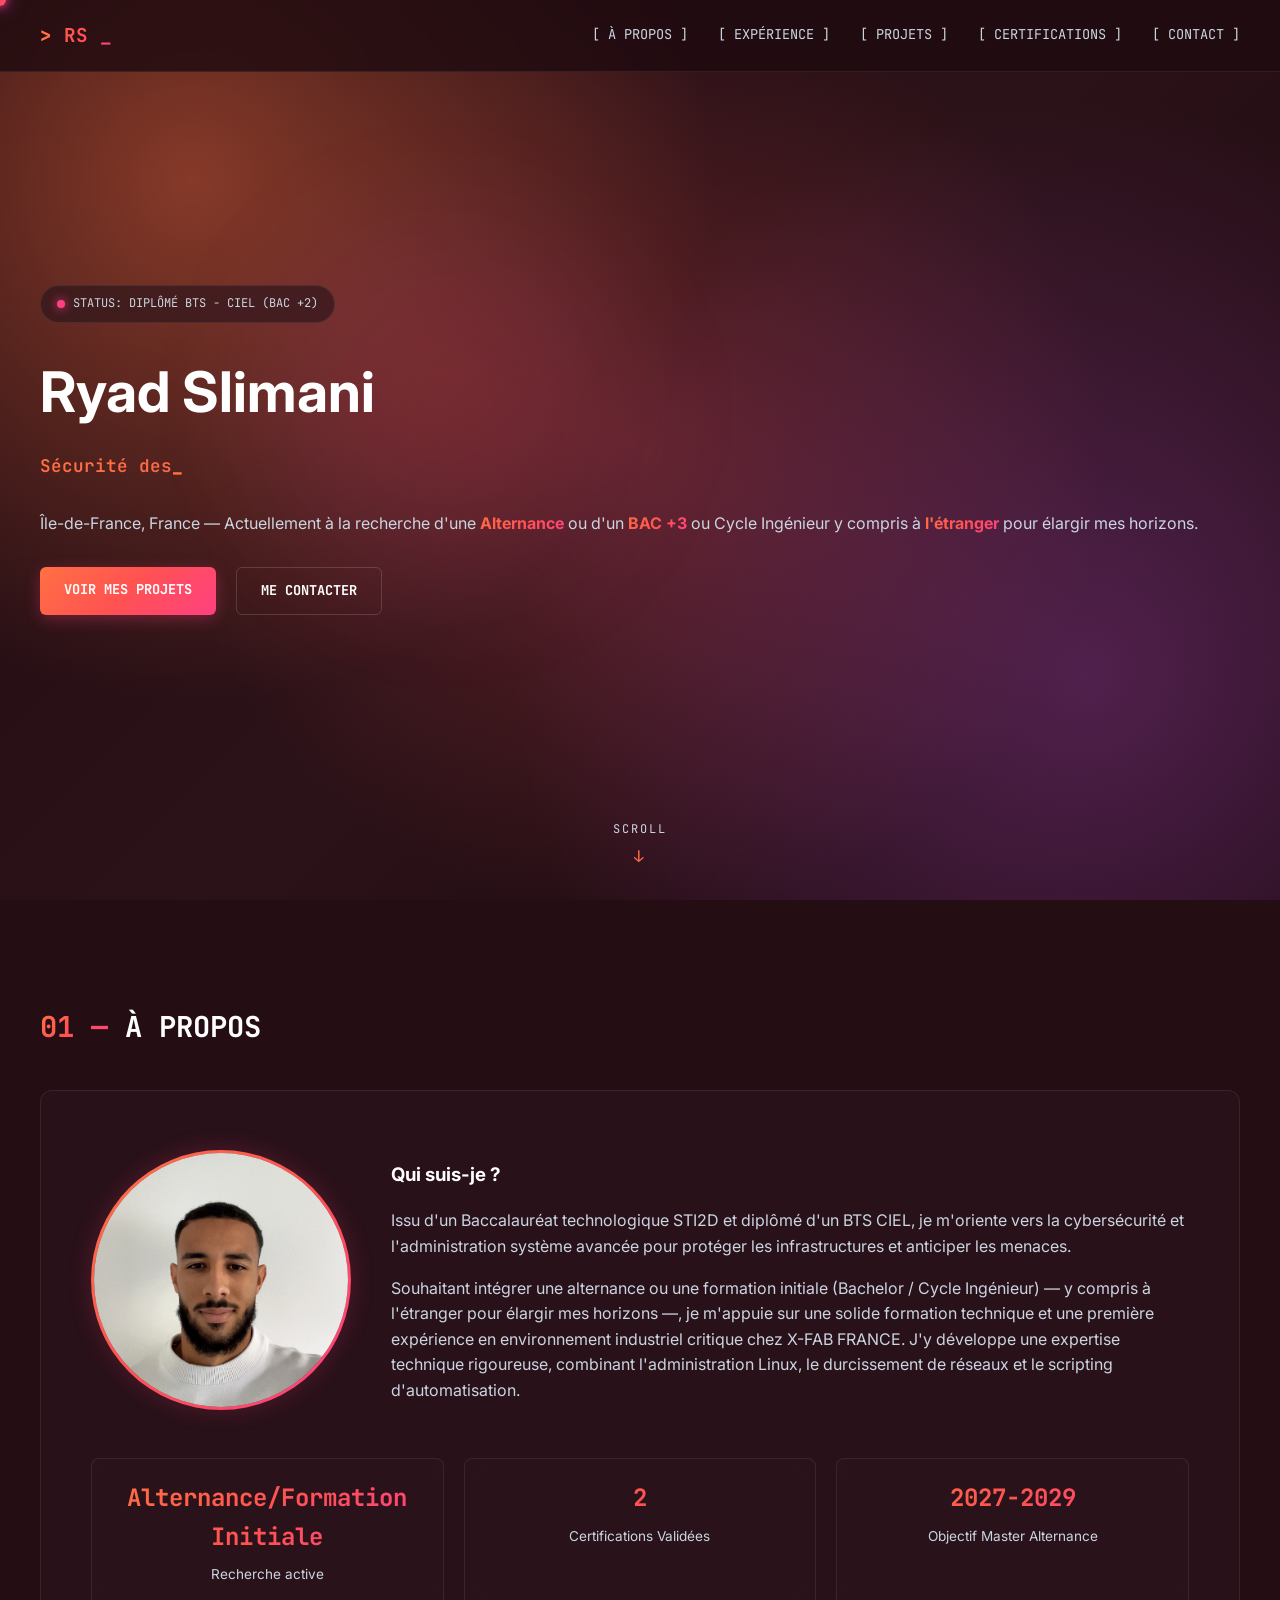
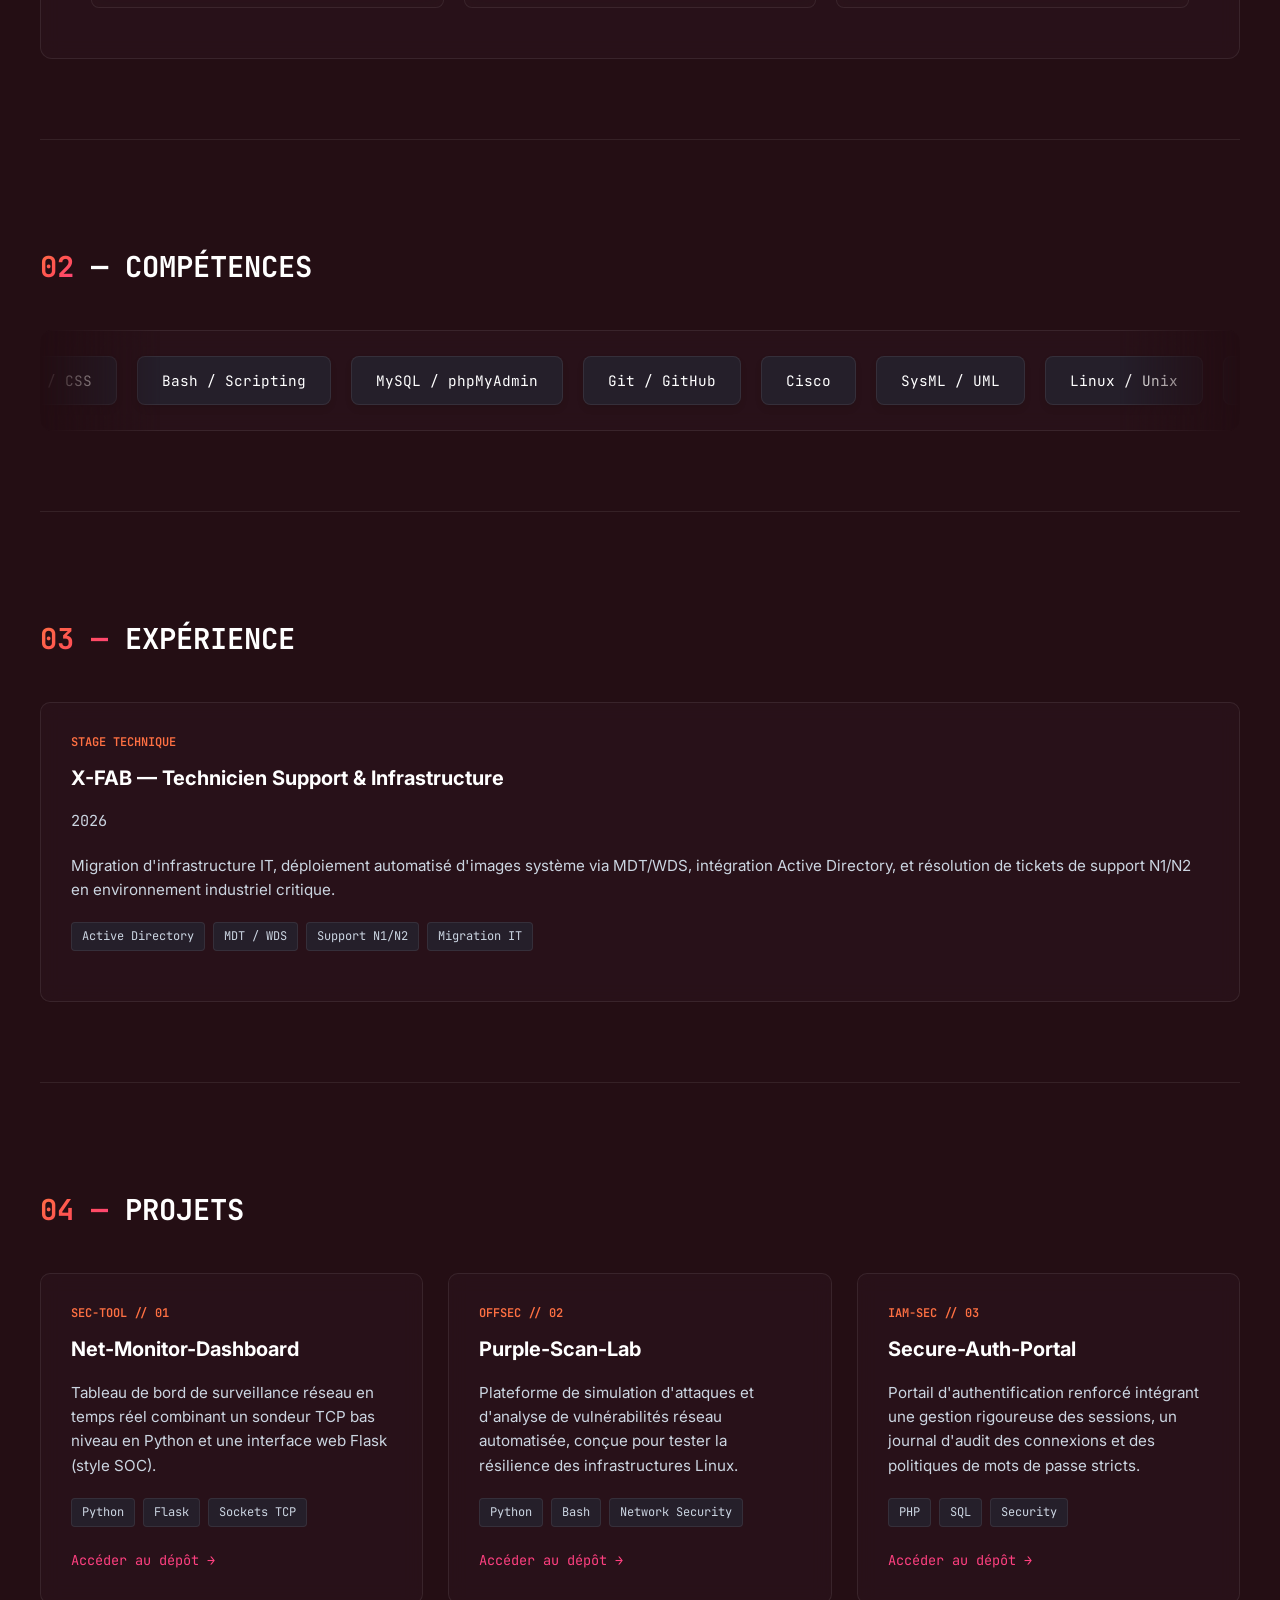
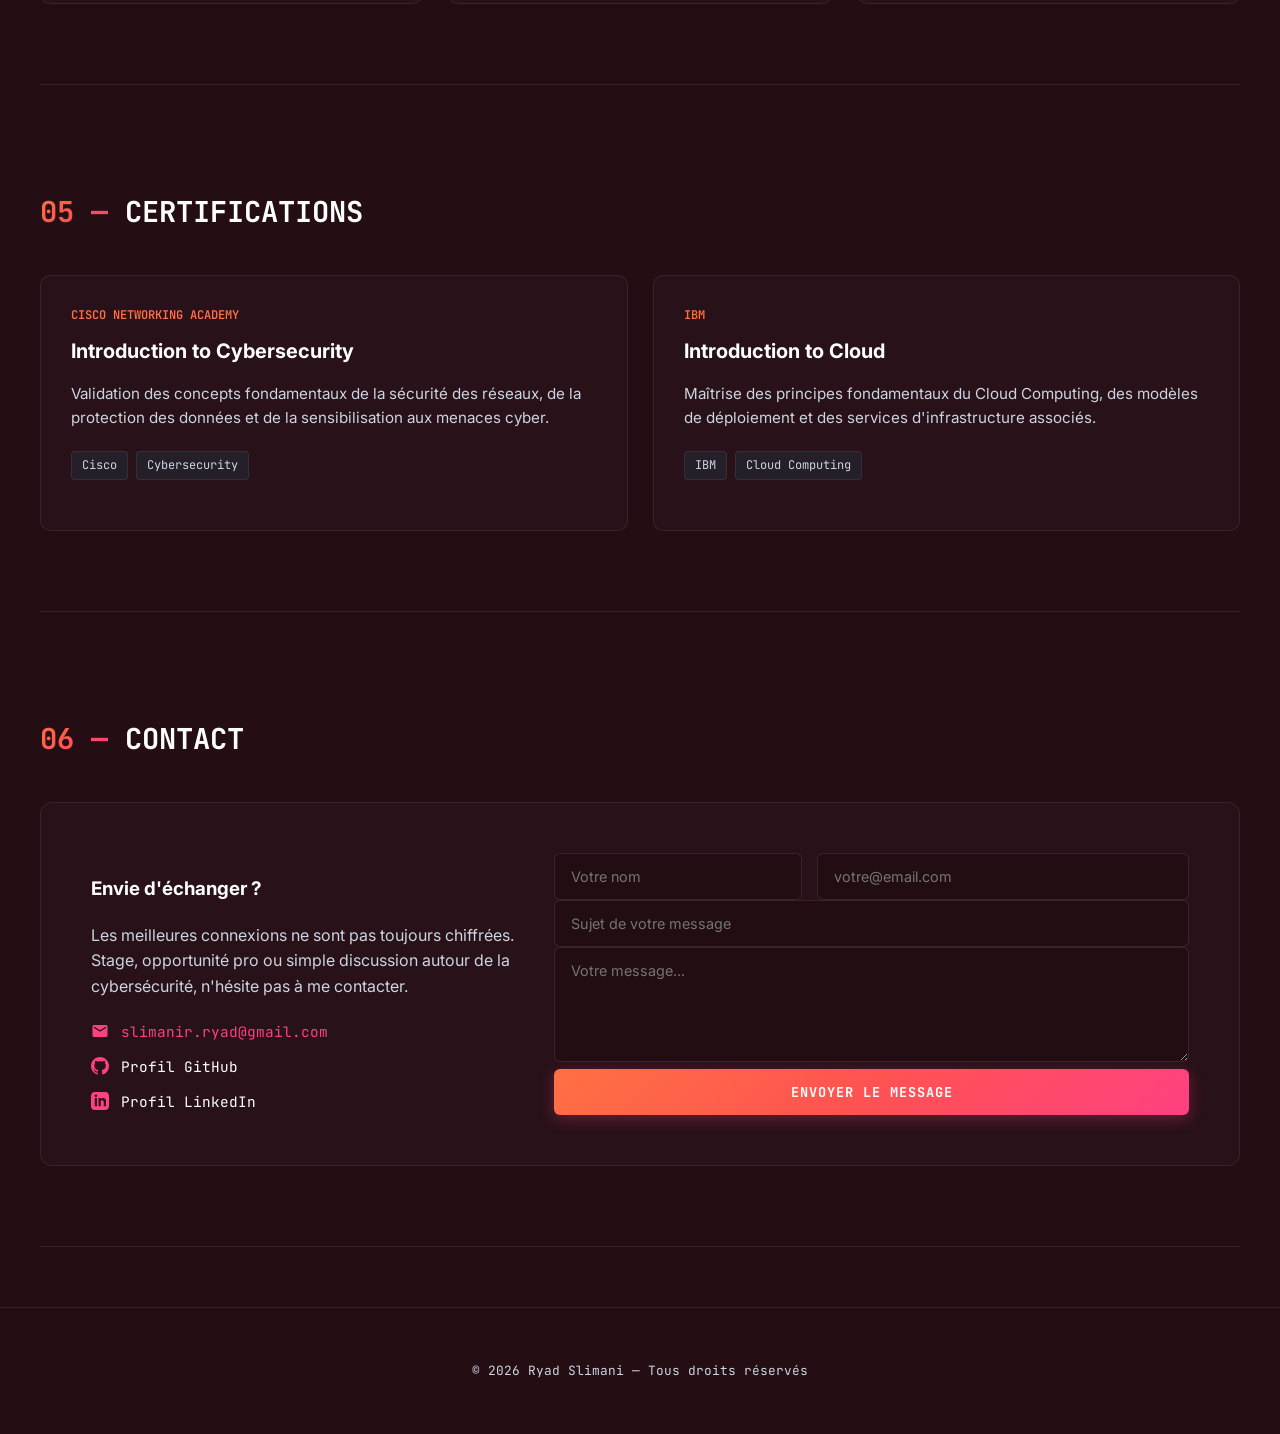
==== commit f7ab953e: "feat: Changement de photo de profil" ====
--- a/index.html
+++ b/index.html
@@ -68,7 +68,7 @@
                 <div class="about-grid">
                     <div class="about-photo-container">
                         <div class="photo-circle">
-                            <img src="img/profil.jpeg" alt="Ryad Slimani">
+                            <img src="img/PPCV.jpeg" alt="Ryad Slimani">
                         </div>
                     </div>
                     <div class="about-text">
--- a/portfolio.css
+++ b/portfolio.css
@@ -678,7 +678,8 @@
     width: 100%;
     height: 100%;
     object-fit: cover;
-    object-position: top center;
+    object-position: 50% 70%; /* Centre horizontalement (50%) et descend le cadre (70%) */
+    transform: none;
     filter: contrast(1.05) brightness(1.02);
 }
 
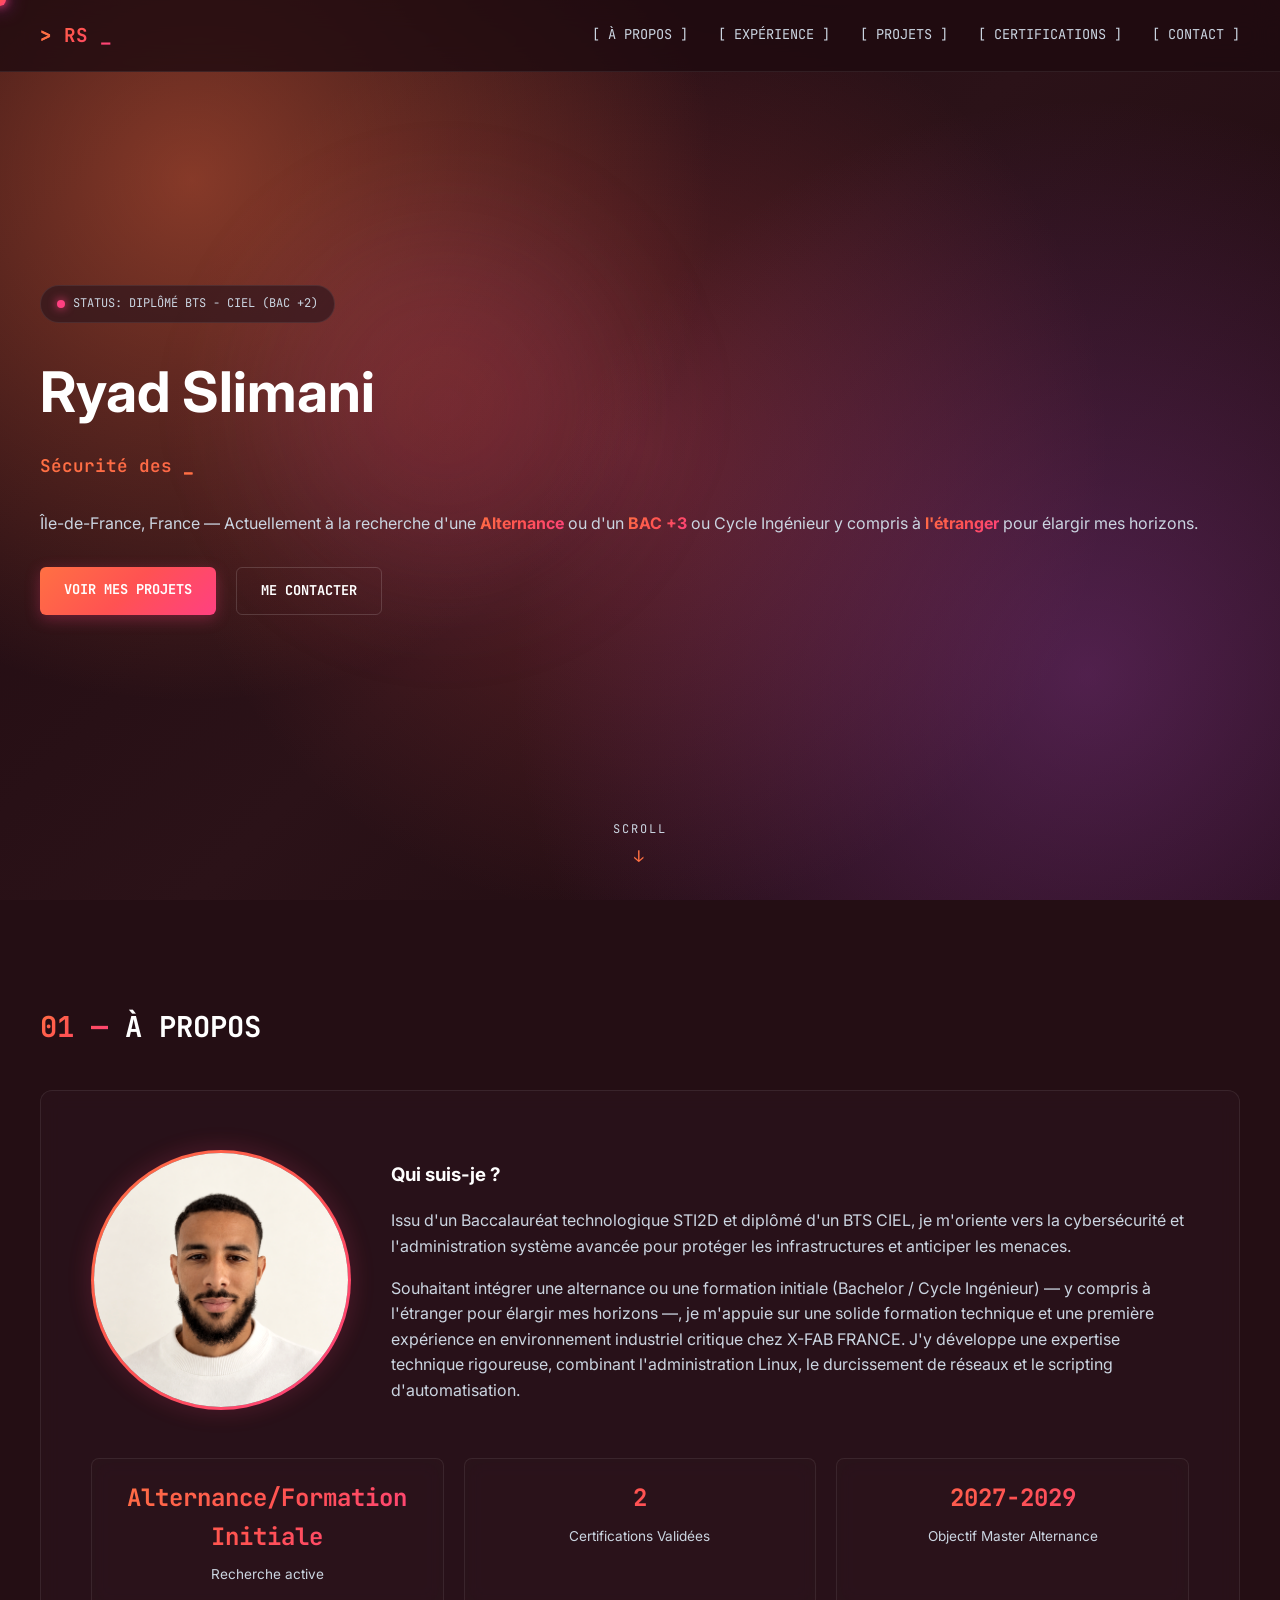
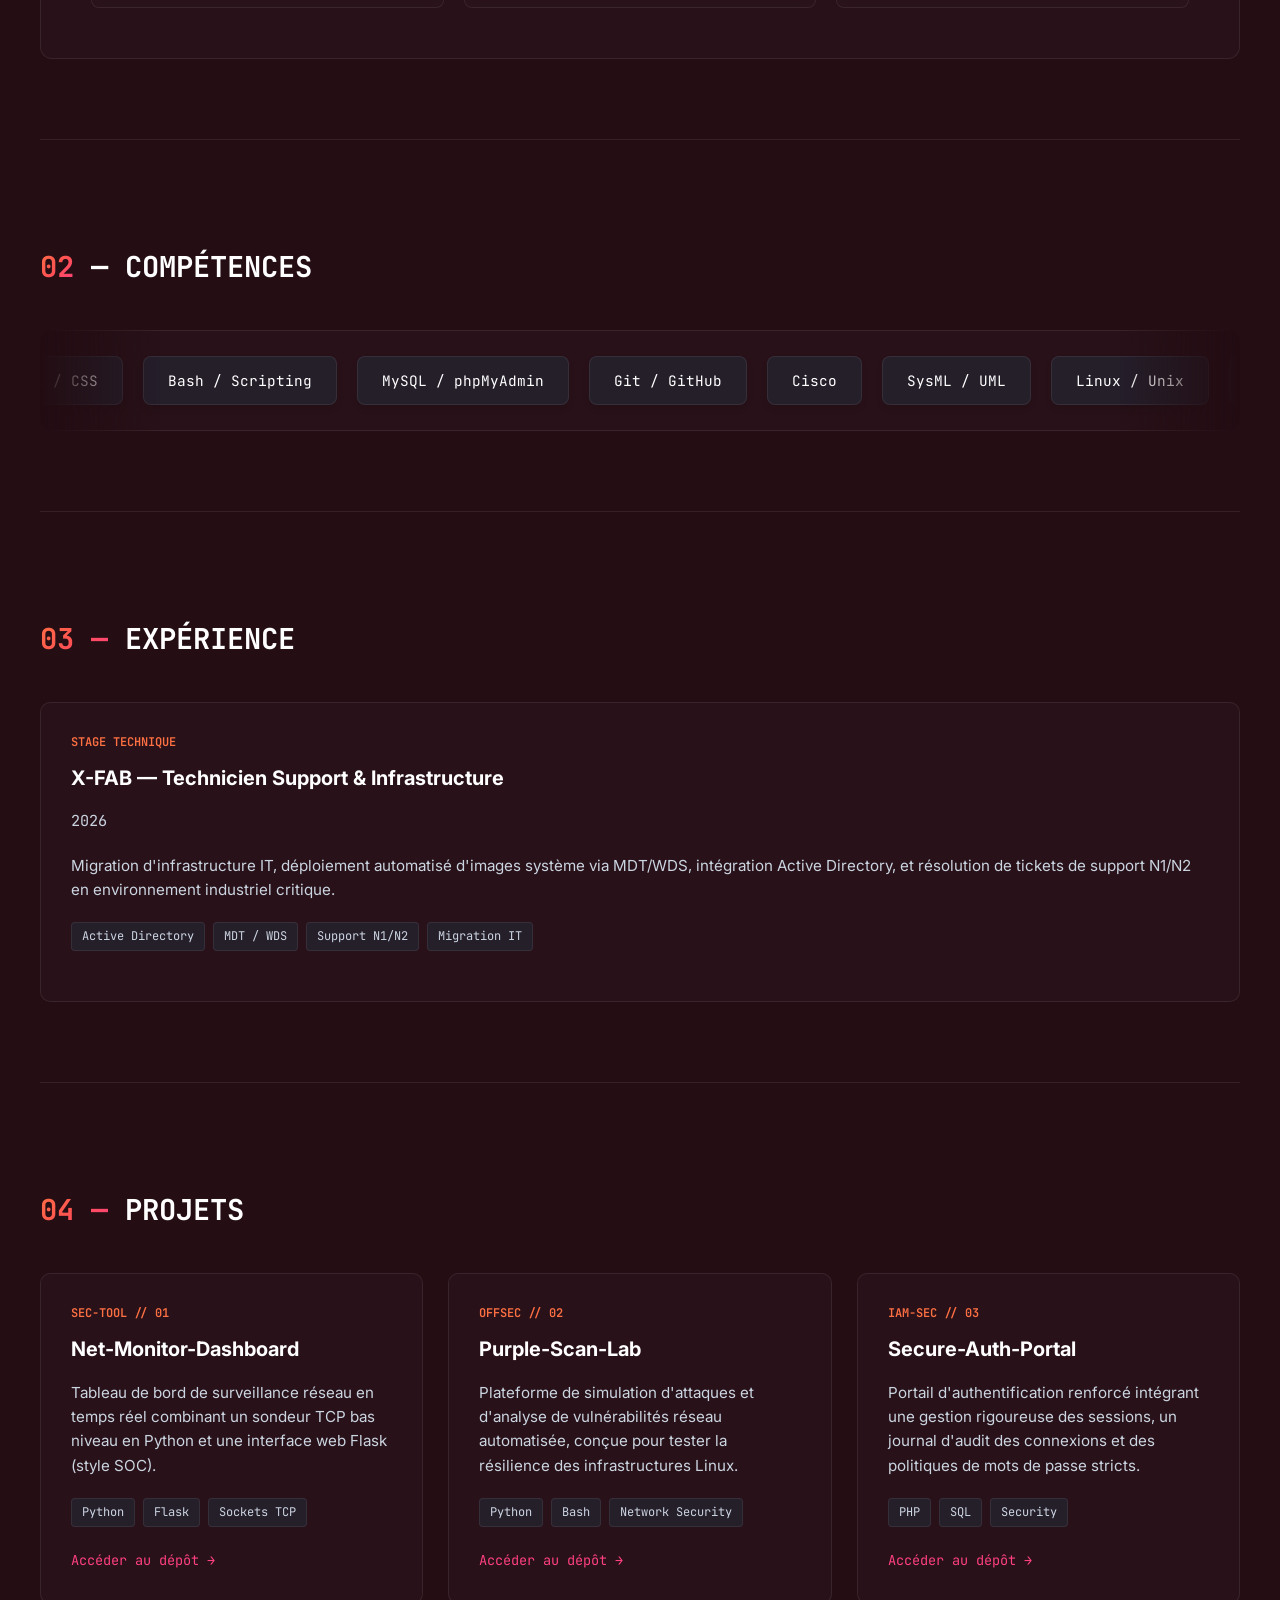
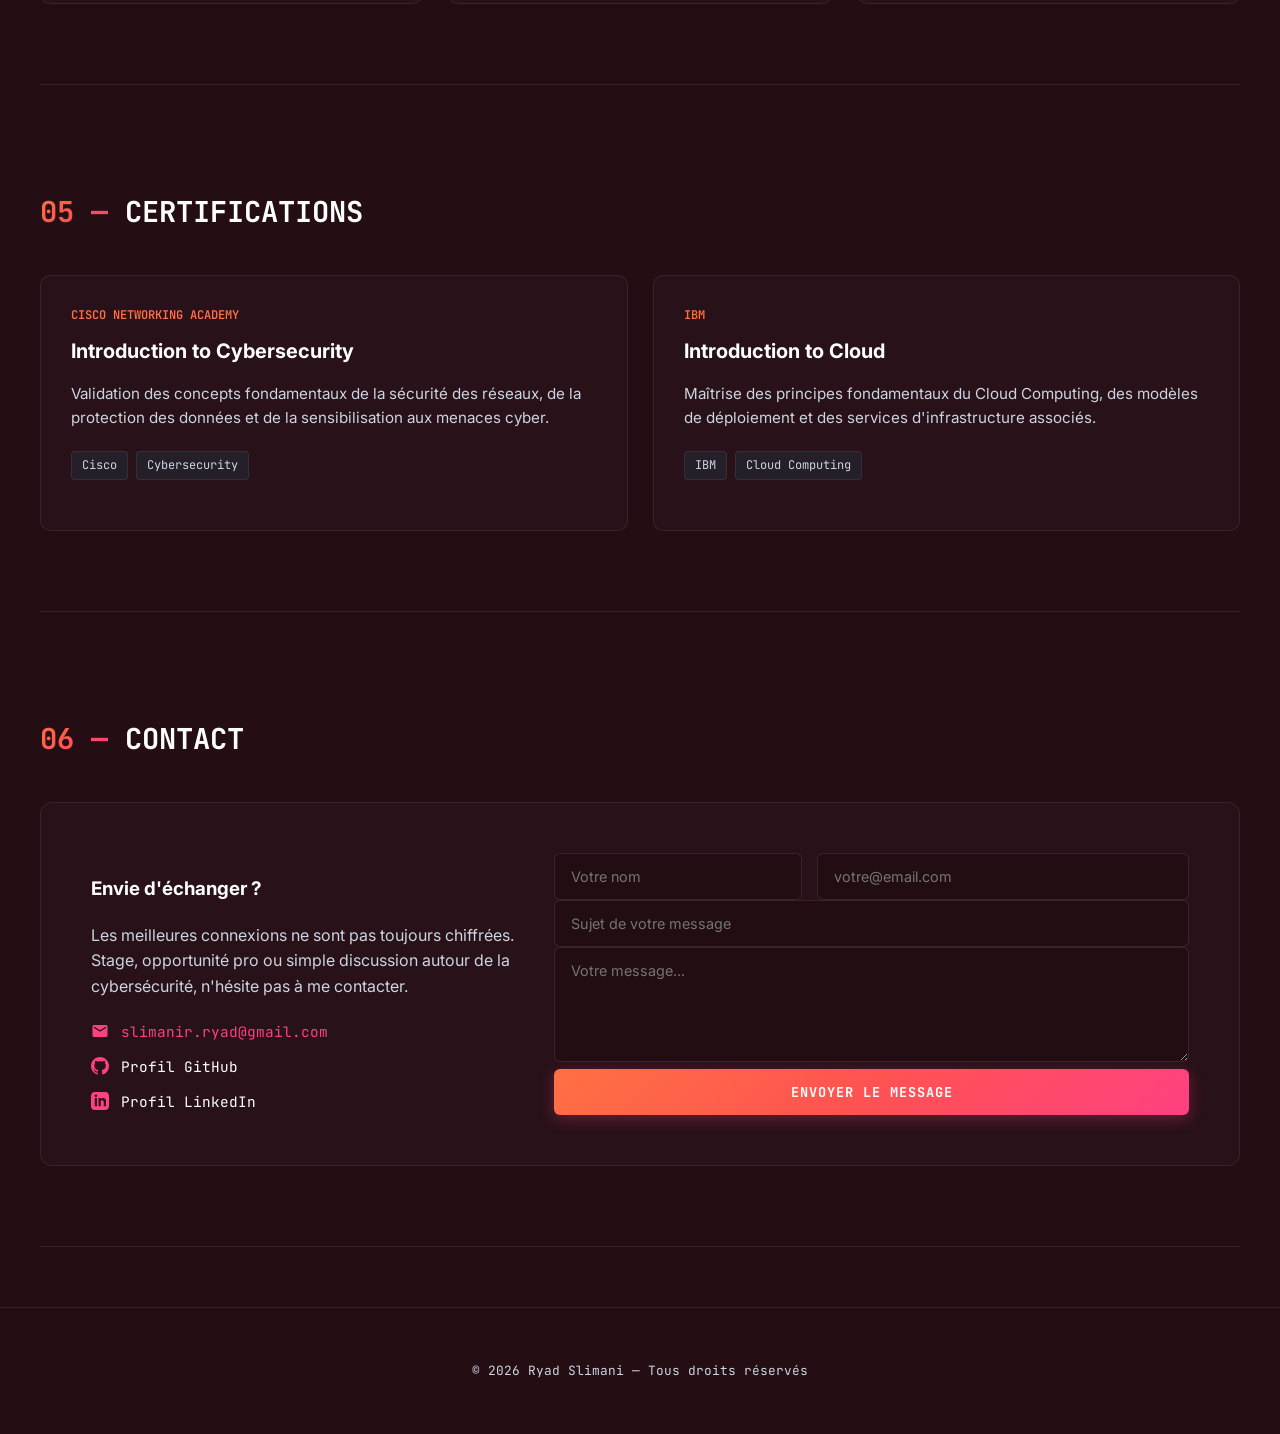
==== commit 700873d2: "Changement de photo de profil plus neutre et mieux éclairé" ====
--- a/index.html
+++ b/index.html
@@ -68,7 +68,7 @@
                 <div class="about-grid">
                     <div class="about-photo-container">
                         <div class="photo-circle">
-                            <img src="img/PPCV.jpeg" alt="Ryad Slimani">
+                            <img src="img/PHOTO.png" alt="Ryad Slimani">
                         </div>
                     </div>
                     <div class="about-text">
--- a/portfolio.css
+++ b/portfolio.css
@@ -678,7 +678,7 @@
     width: 100%;
     height: 100%;
     object-fit: cover;
-    object-position: 50% 70%; /* Centre horizontalement (50%) et descend le cadre (70%) */
+    object-position: 50% 50%; /* Centre horizontalement (50%) et descend le cadre (70%) */
     transform: none;
     filter: contrast(1.05) brightness(1.02);
 }
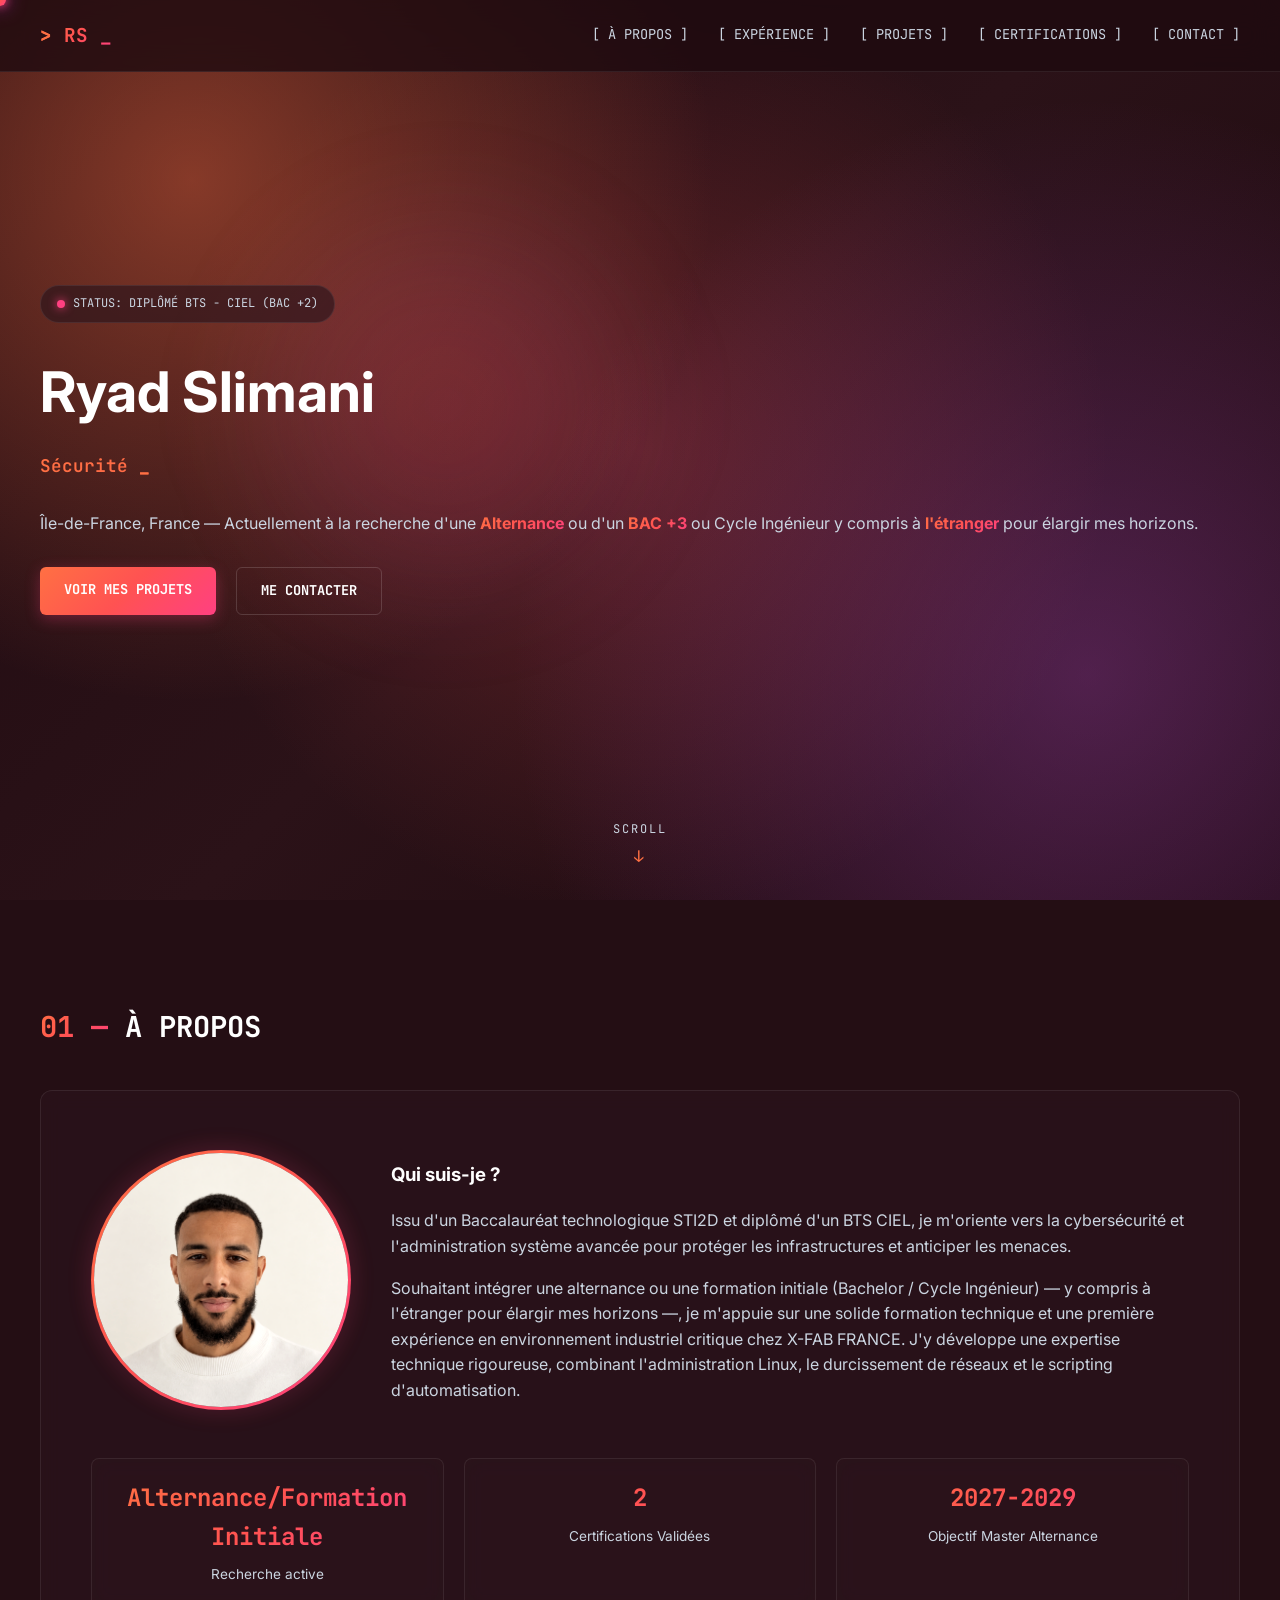
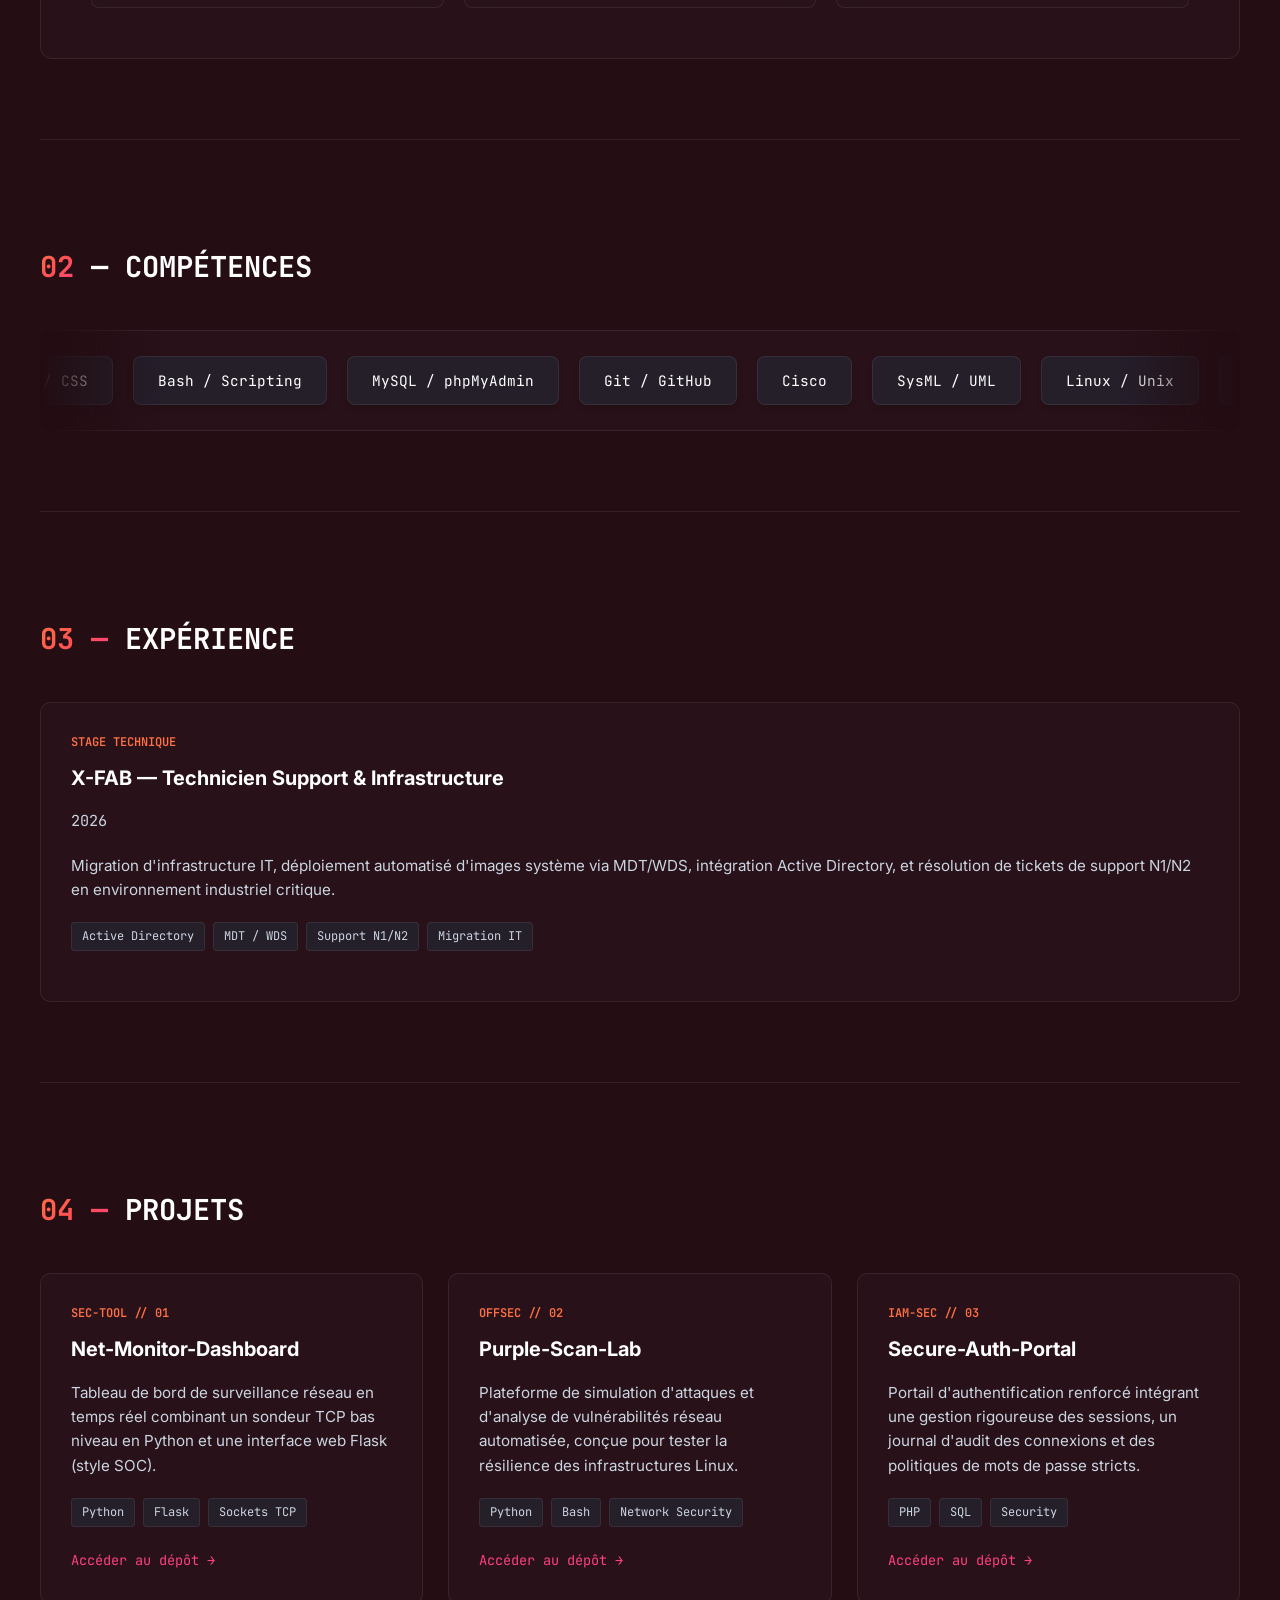
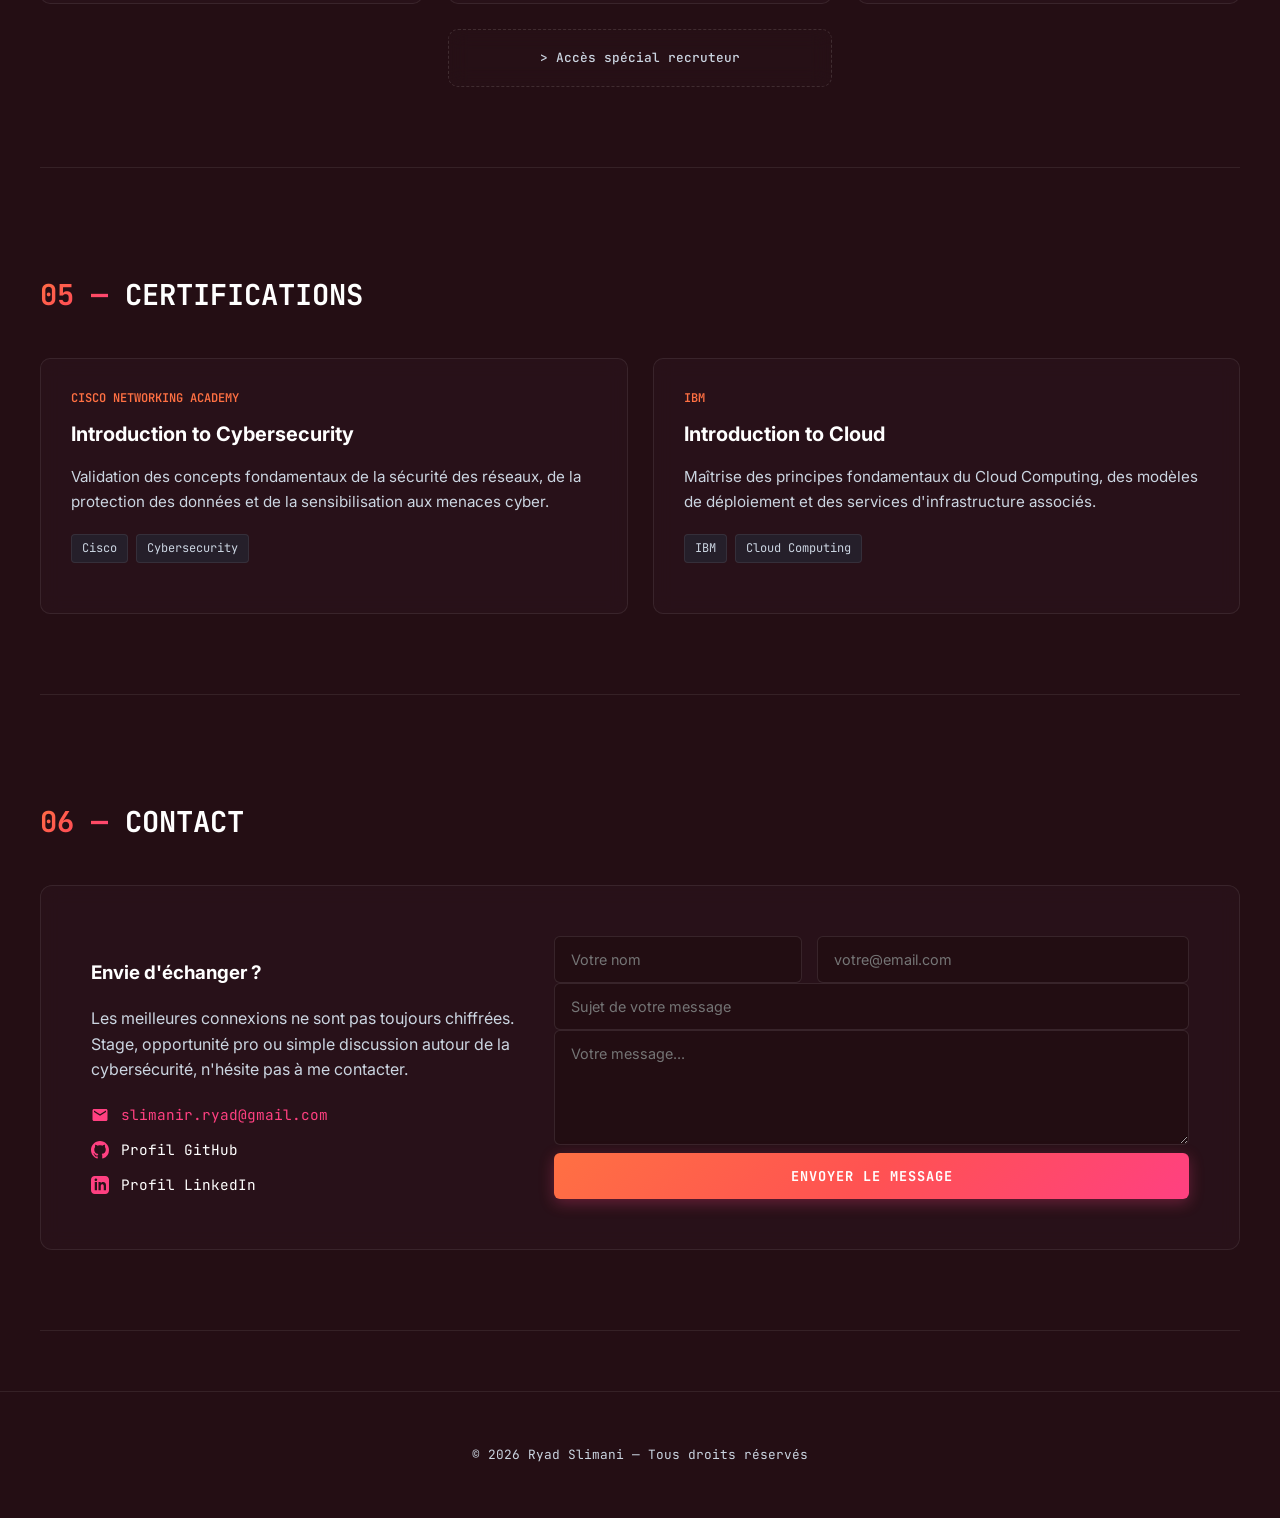
==== commit 3405b5c3: "Ajout d'une page recruteur" ====
--- a/index.html
+++ b/index.html
@@ -187,6 +187,12 @@
                     </div>
                     <a href="https://github.com/ryadslimani" target="_blank" class="btn-link">Accéder au dépôt &rarr;</a>
                 </div>
+            </div>
+            <!-- Conteneur centré pour le bouton externe -->
+            <div class="btn-under-purple">
+                <a href="recruiter.html" target="_blank" class="card custom-external-btn">
+                    <span class="terminal-glitch">&gt; Accès spécial recruteur</span>
+                </a>
             </div>
         </section>
 
--- a/portfolio.css
+++ b/portfolio.css
@@ -314,6 +314,50 @@
     font-weight: 600;
 }
 
+.btn-under-purple {
+    display: grid;
+    grid-template-columns: repeat(3, 1fr);
+    gap: 25px;
+    margin-top: 25px;
+    width: 100%;
+}
+
+.btn-under-purple .custom-external-btn {
+    grid-column: 2;
+    display: block;
+    text-align: center;
+    text-decoration: none;
+    font-family: 'JetBrains Mono', monospace;
+    font-size: 0.8rem;
+    font-weight: 500;
+    /* Discret au repos : bordure très fine et texte atténué */
+    color: var(--text-muted);
+    border: 1px dashed rgba(255, 255, 255, 0.12);
+    background-color: rgba(43, 20, 28, 0.35);
+    padding: 18px;
+    transition: all 0.4s ease;
+}
+
+/* Effet énigmatique et captivant au survol */
+.btn-under-purple .custom-external-btn:hover {
+    color: var(--suno-orange);
+    border-color: var(--suno-magenta);
+    background-color: rgba(43, 20, 28, 0.85);
+    box-shadow: 0 0 20px rgba(255, 64, 129, 0.25), inset 0 0 10px rgba(255, 112, 67, 0.1);
+    transform: translateY(-2px);
+    letter-spacing: 1px;
+}
+
+/* Adaptation mobile */
+@media (max-width: 1024px) {
+    .btn-under-purple {
+        grid-template-columns: 1fr;
+    }
+    .btn-under-purple .custom-external-btn {
+        grid-column: 1;
+    }
+}
+
 .card h3 {
     margin: 0 0 10px 0;
     font-size: 1.25rem;
